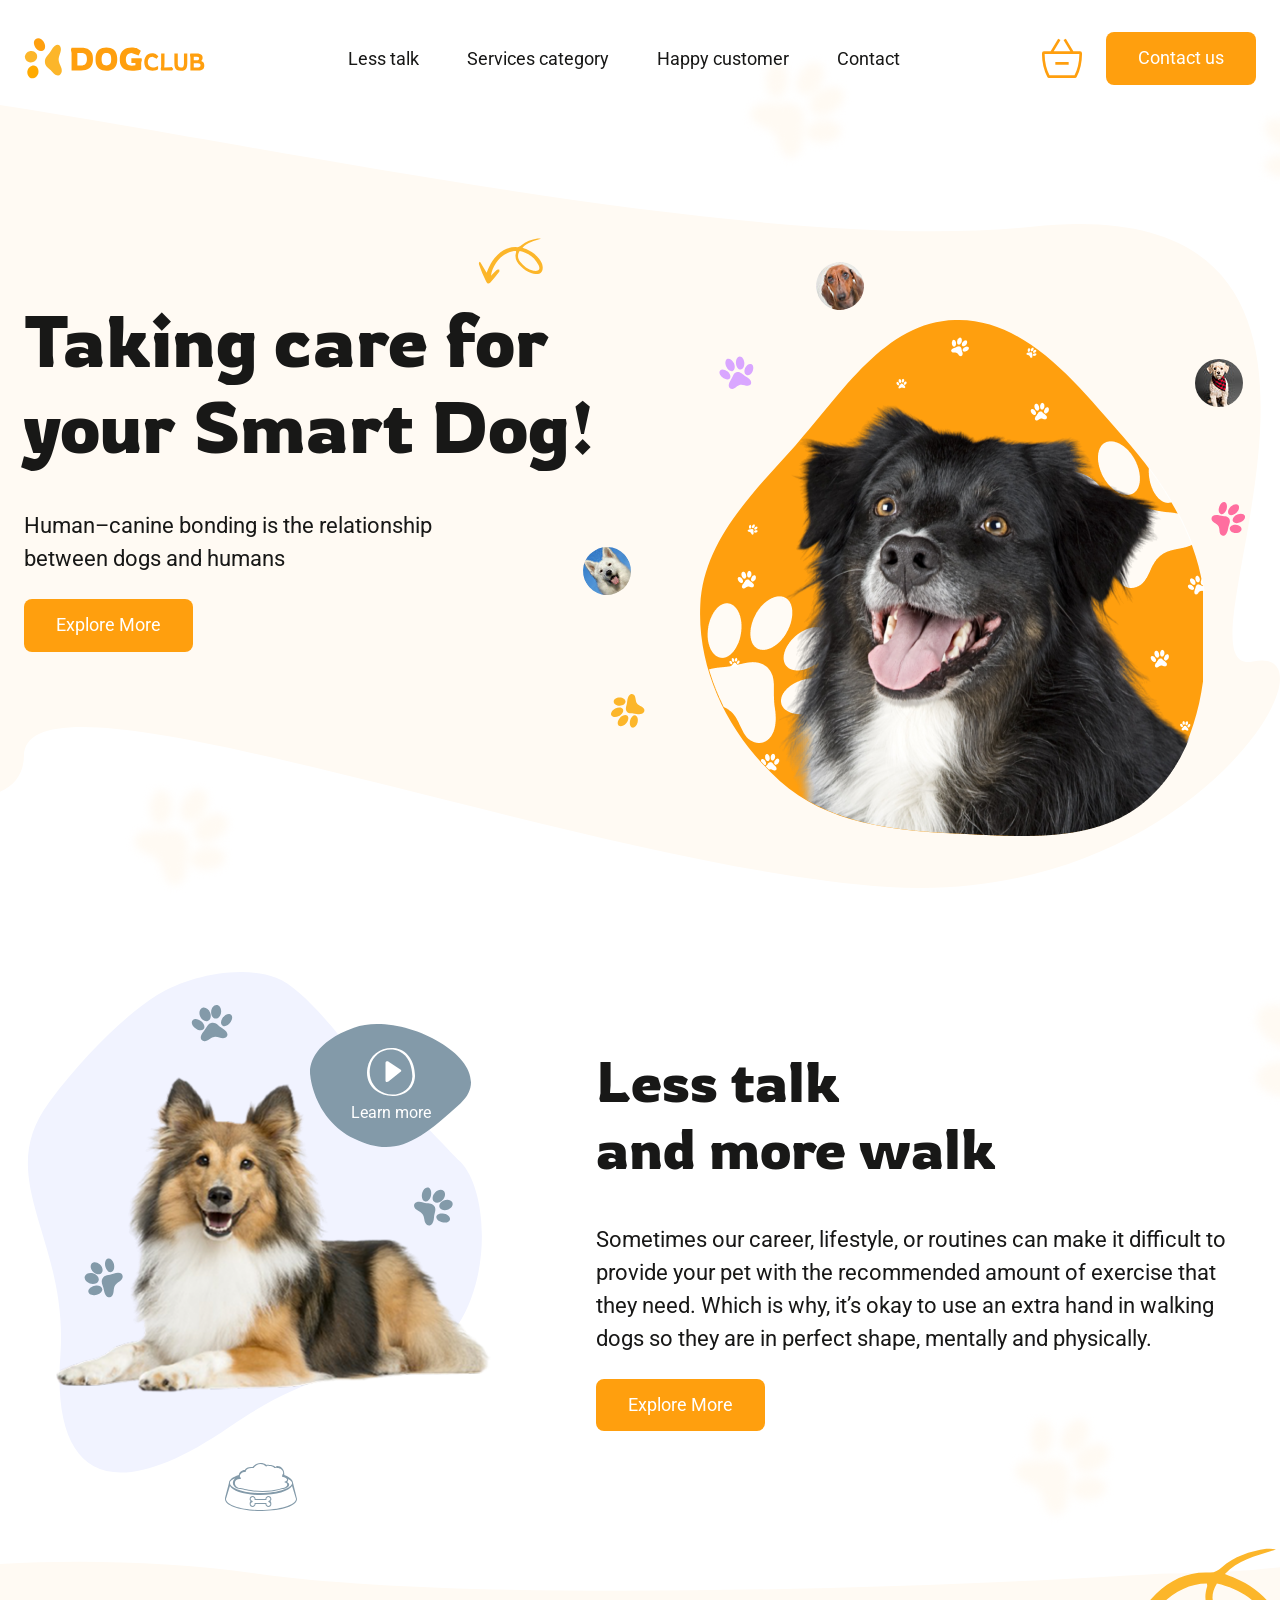
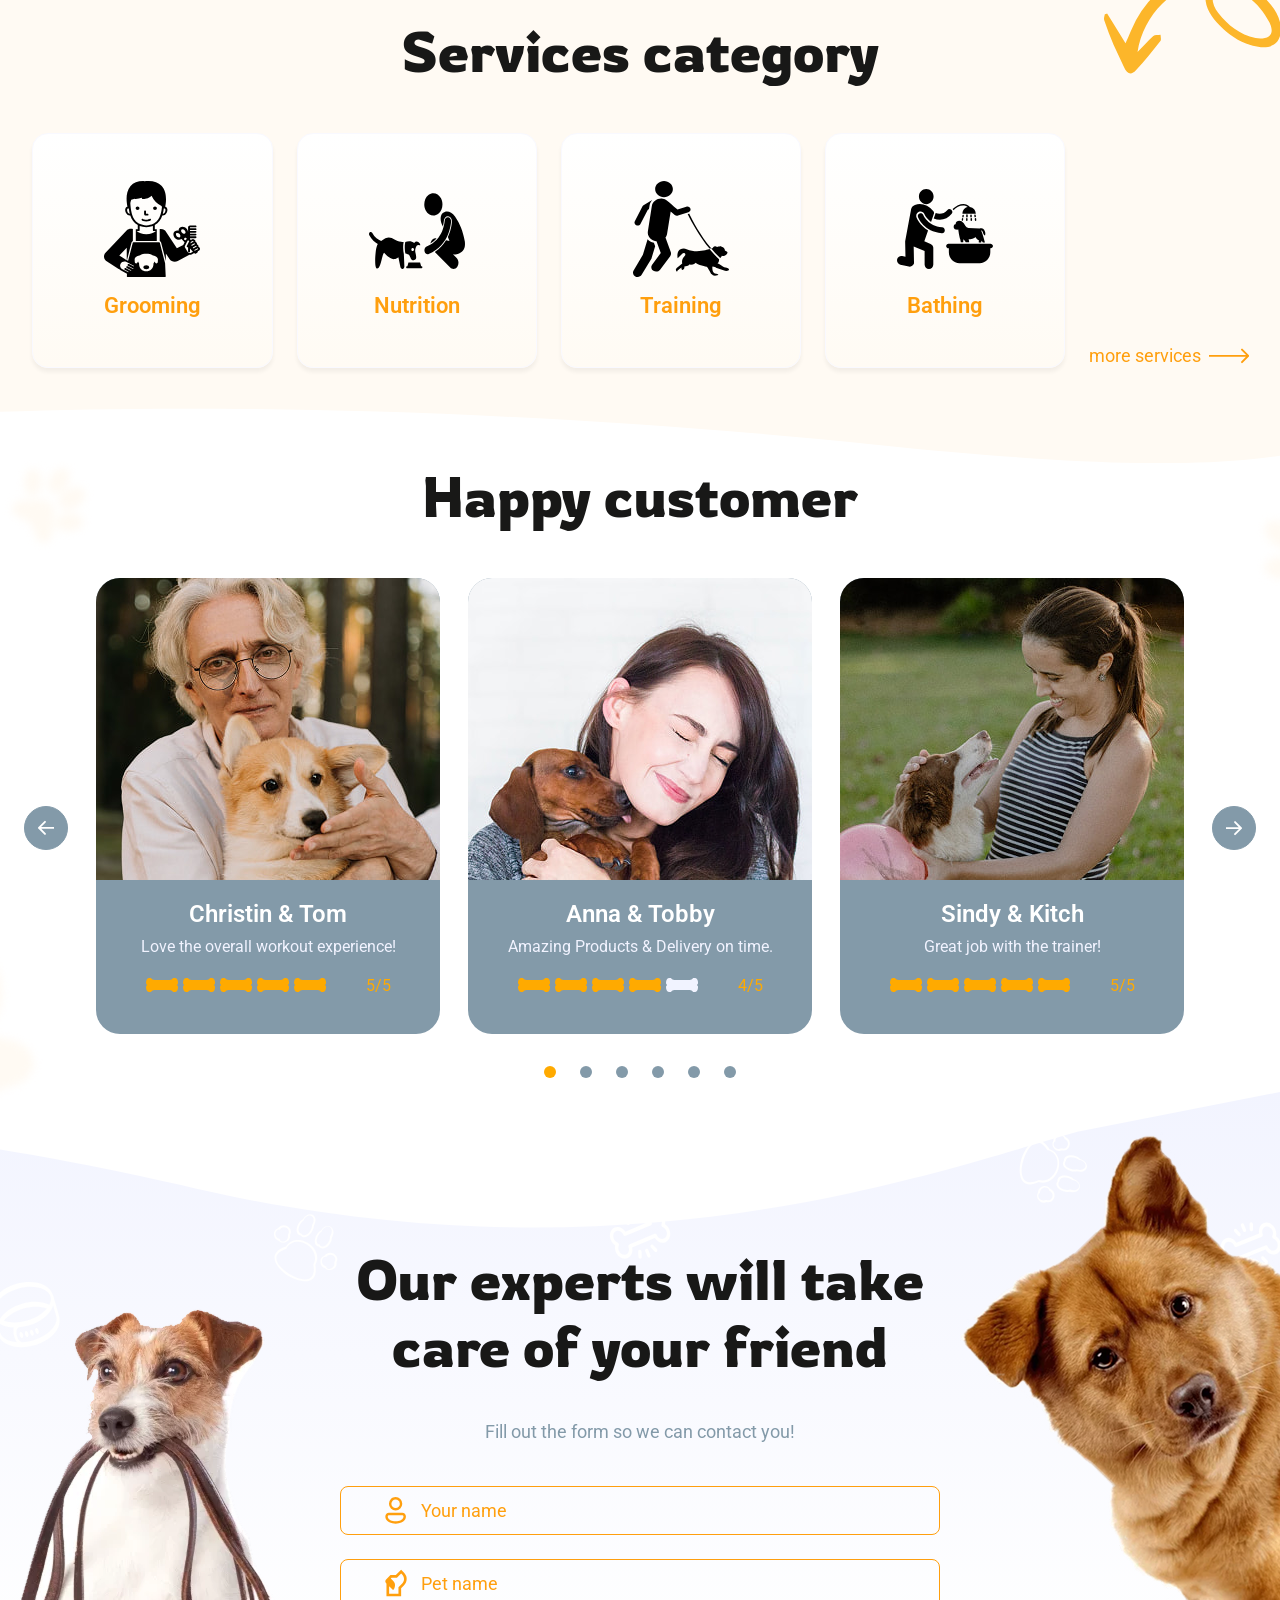
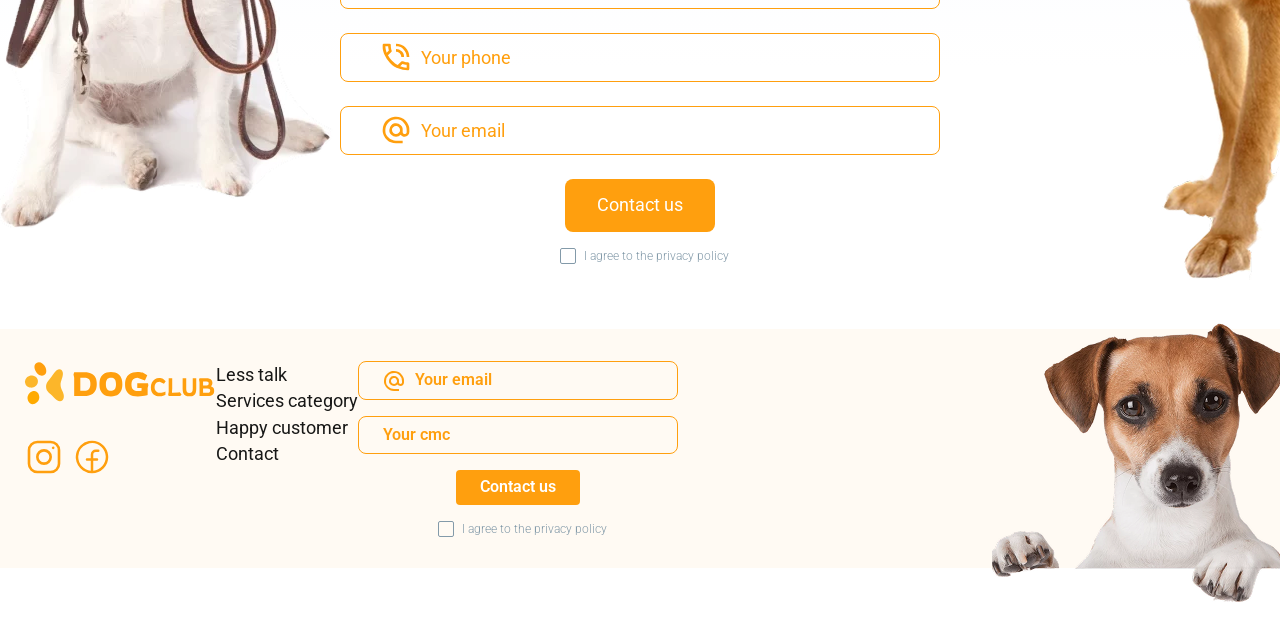
==== index.html @ 112ba1f3 "update styles and html" ====
<!doctype html>
<html lang="en">
  <head>
    <meta charset="UTF-8" />
    <meta name="viewport" content="width=device-width, initial-scale=1.0" />
    <title>Dog Club</title>
    <link
      rel="stylesheet"
      href="https://cdnjs.cloudflare.com/ajax/libs/modern-normalize/3.0.1/modern-normalize.min.css"
      integrity="sha512-q6WgHqiHlKyOqslT/lgBgodhd03Wp4BEqKeW6nNtlOY4quzyG3VoQKFrieaCeSnuVseNKRGpGeDU3qPmabCANg=="
      crossorigin="anonymous"
      referrerpolicy="no-referrer"
    />
    <link rel="stylesheet" href="./css/main.min.css" />
    <link
      rel="stylesheet"
      href="https://cdn.jsdelivr.net/npm/swiper@11/swiper-bundle.min.css"
    />
  </head>
  <body>
    <header class="header">
      <div class="container">
        <div class="header__container">
          <nav class="header__nav">
            <a class="header__logo link" href="/">
              <img src="./images/logo.svg" alt="Dog Club logo" />
            </a>
            <ul class="header__menu">
              <li>
                <a class="header__menu-link link" href="#activity-section"
                  >Less talk</a
                >
              </li>
              <li>
                <a class="header__menu-link link" href="#services-section"
                  >Services category</a
                >
              </li>
              <li>
                <a class="header__menu-link link" href="#customers-section"
                  >Happy customer</a
                >
              </li>
              <li>
                <a class="header__menu-link link" href="#contacts-section"
                  >Contact</a
                >
              </li>
            </ul>
          </nav>
          <div class="header__actions">
            <a class="header__cart" href="#">
              <svg class="header__cart-icon" width="40" height="40">
                <use href="./images/icons.svg#icon-basket"></use>
              </svg>
            </a>
            <button class="header__button btn" type="button">Contact us</button>
          </div>
        </div>
      </div>
    </header>
    <main>
      <section class="hero-section">
        <div class="container hero-section__container">
          <div class="hero-section__content">
            <h1 class="hero-section__title">Taking care for your Smart Dog!</h1>
            <p class="hero-section__text text">
              Human–canine bonding is the relationship between dogs and humans
            </p>
            <button class="hero-section__button btn" type="button">
              Explore More
            </button>
          </div>
          <div class="hero-section__image">
            <svg class="icon black-dog-bg" width="506" height="516">
              <use href="./images/icons.svg#icon-black-dog-bg"></use>
            </svg>
            <img
              class="icon black-dog"
              src="./images/hero/hero-black-dog.png"
              alt=""
            />
            <img
              class="icon small-dog-1"
              src="./images/hero/hero-dog-1.jpg"
              alt=""
            />
            <img
              class="icon small-dog-2"
              src="./images/hero/hero-dog-2.jpg"
              alt=""
            />
            <img
              class="icon small-dog-3"
              src="./images/hero/hero-dog-3.jpg"
              alt=""
            />
            <svg class="icon paw--purple" width="42" height="42">
              <use href="./images/icons.svg#icon-hero-paw"></use>
            </svg>
            <svg class="icon paw--orange" width="42" height="42">
              <use href="./images/icons.svg#icon-hero-paw"></use>
            </svg>
            <svg class="icon paw--pink" width="42" height="42">
              <use href="./images/icons.svg#icon-hero-paw"></use>
            </svg>
          </div>
          <div class="hero-section__decor">
            <svg class="paw paw-1" width="125" height="125">
              <use href="./images/icons.svg#icon-bg-paw"></use>
            </svg>
            <svg class="paw paw-2" width="125" height="125">
              <use href="./images/icons.svg#icon-bg-paw"></use>
            </svg>
            <svg class="paw paw-3" width="125" height="125">
              <use href="./images/icons.svg#icon-bg-paw"></use>
            </svg>
            <svg class="icon-arrow--small" width="70" height="52">
              <use href="./images/icons.svg#icon-arrow"></use>
            </svg>
          </div>
        </div>
      </section>
      <section class="activity-section" id="activity-section">
        <div class="container activity-section__container">
          <div class="activity-section__image">
            <svg class="icon icon-light-dog-bg" width="540" height="501">
              <use href="./images/icons.svg#icon-light-dog-bg"></use>
            </svg>
            <svg class="icon paw--grey-1" width="56" height="56">
              <use href="./images/icons.svg#icon-light-dog-paw"></use>
            </svg>
            <svg class="icon paw--grey-2" width="56" height="56">
              <use href="./images/icons.svg#icon-light-dog-paw"></use>
            </svg>
            <svg class="icon paw--grey-3" width="56" height="56">
              <use href="./images/icons.svg#icon-light-dog-paw"></use>
            </svg>
            <button class="btn-learn">
              <svg class="icon-play-video" width="48" height="48">
                <use href="./images/icons.svg#icon-play-video"></use>
              </svg>
              <span class="btn-learn__text">Learn more</span>
            </button>
            <img
              class="icon activity-light-dog"
              src="./images/activity/activity-light-dog.png"
              alt=""
            />
          </div>
          <div class="activity-section__content">
            <h2 class="activity-section__title title">
              Less talk <br />
              and more walk
            </h2>
            <p class="activity-section__text text">
              Sometimes our career, lifestyle, or routines can make it difficult
              to provide your pet with the recommended amount of exercise that
              they need. Which is why, it’s okay to use an extra hand in walking
              dogs so they are in perfect shape, mentally and physically.
            </p>
            <button class="activity-section__button btn" type="button">
              Explore More
            </button>
          </div>
          <div class="activity-section__decor">
            <svg class="paw paw-4" width="125" height="125">
              <use href="./images/icons.svg#icon-bg-paw"></use>
            </svg>
            <svg class="paw paw-5" width="125" height="125">
              <use href="./images/icons.svg#icon-bg-paw"></use>
            </svg>
            <svg class="paw paw-6" width="196" height="196">
              <use href="./images/icons.svg#icon-bg-paw"></use>
            </svg>
            <svg class="icon icon-bowl" width="72" height="48">
              <use href="./images/icons.svg#icon-bowl"></use>
            </svg>
          </div>
        </div>
      </section>
      <section class="services-section" id="services-section">
        <div class="container services-section__container">
          <h2 class="services-section__title title">Services category</h2>
          <div class="services-section__content">
            <ul class="services-section__list">
              <li>
                <a class="service-card link" href="/">
                  <svg class="service-card__icon" width="96" height="96">
                    <use href="./images/icons.svg#icon-grooming"></use>
                  </svg>
                  <h3 class="service-card__title">Grooming</h3>
                </a>
              </li>
              <li>
                <a class="service-card link" href="nutrition.html">
                  <svg class="service-card__icon" width="96" height="96">
                    <use href="./images/icons.svg#icon-nutrition"></use>
                  </svg>
                  <h3 class="service-card__title">Nutrition</h3>
                </a>
              </li>
              <li>
                <a class="service-card link" href="/">
                  <svg class="service-card__icon" width="96" height="96">
                    <use href="./images/icons.svg#icon-training"></use>
                  </svg>
                  <h3 class="service-card__title">Training</h3>
                </a>
              </li>
              <li>
                <a class="service-card link" href="/">
                  <svg class="service-card__icon" width="96" height="96">
                    <use href="./images/icons.svg#icon-bathing"></use>
                  </svg>
                  <h3 class="service-card__title">Bathing</h3>
                </a>
              </li>
            </ul>
            <div class="services-section__more-services">
              <a class="services-section__more-link link" href="/"
                >more services</a
              >
              <svg class="icon-more-services-arrow" width="40" height="20">
                <use href="./images/icons.svg#icon-more-services-arrow"></use>
              </svg>
            </div>
          </div>
          <svg class="icon-arrow--big" width="192" height="144">
            <use href="./images/icons.svg#icon-arrow"></use>
          </svg>
        </div>
      </section>
      <section class="customers-section" id="customers-section">
        <div class="container customers-section__container">
          <h2 class="customers-section__title title">Happy customer</h2>
          <div class="customers-section__slider">
            <button class="carousel-btn prev" type="button">
              <svg class="carousel-arrow" width="16" height="16">
                <use href="./images/icons.svg#icon-slider-arrow"></use>
              </svg>
            </button>
            <div class="customers-section__content swiper-container">
              <ul class="customers-section__list swiper-wrapper">
                <li class="swiper-slide">
                  <div class="customer-card">
                    <img
                      class="customer-card__image"
                      src="./images/customers/christin-customer.jpg"
                      alt=""
                    />
                    <div class="customer-card__content">
                      <h3 class="customer-card__title">Christin & Tom</h3>
                      <p class="customer-card__review">
                        Love the overall workout experience!
                      </p>
                      <div class="customer-card__rating">
                        <div class="customer-card__rating-icons">
                          <svg class="icon-bone--orange" width="32" height="14">
                            <use href="./images/icons.svg#icon-bone"></use>
                          </svg>
                          <svg class="icon-bone--orange" width="32" height="14">
                            <use href="./images/icons.svg#icon-bone"></use>
                          </svg>
                          <svg class="icon-bone--orange" width="32" height="14">
                            <use href="./images/icons.svg#icon-bone"></use>
                          </svg>
                          <svg class="icon-bone--orange" width="32" height="14">
                            <use href="./images/icons.svg#icon-bone"></use>
                          </svg>
                          <svg class="icon-bone--orange" width="32" height="14">
                            <use href="./images/icons.svg#icon-bone"></use>
                          </svg>
                        </div>
                        <span class="customer-card__rating-numbers">5/5</span>
                      </div>
                    </div>
                  </div>
                </li>
                <li class="swiper-slide">
                  <div class="customer-card">
                    <img
                      class="customer-card__image"
                      src="./images/customers/anna-customer.jpg"
                      alt=""
                    />
                    <div class="customer-card__content">
                      <h3 class="customer-card__title">Anna & Tobby</h3>
                      <p class="customer-card__review">
                        Amazing Products & Delivery on time.
                      </p>
                      <div class="customer-card__rating">
                        <div class="customer-card__rating-icons">
                          <svg class="icon-bone--orange" width="32" height="14">
                            <use href="./images/icons.svg#icon-bone"></use>
                          </svg>
                          <svg class="icon-bone--orange" width="32" height="14">
                            <use href="./images/icons.svg#icon-bone"></use>
                          </svg>
                          <svg class="icon-bone--orange" width="32" height="14">
                            <use href="./images/icons.svg#icon-bone"></use>
                          </svg>
                          <svg class="icon-bone--orange" width="32" height="14">
                            <use href="./images/icons.svg#icon-bone"></use>
                          </svg>
                          <svg class="icon-bone--white" width="32" height="14">
                            <use href="./images/icons.svg#icon-bone"></use>
                          </svg>
                        </div>
                        <div class="customer-card__rating-numbers">
                          <span>4/5</span>
                        </div>
                      </div>
                    </div>
                  </div>
                </li>
                <li class="swiper-slide">
                  <div class="customer-card">
                    <img
                      class="customer-card__image"
                      src="./images/customers/sindy-customer.jpg"
                      alt=""
                    />
                    <div class="customer-card__content">
                      <h3 class="customer-card__title">Sindy & Kitch</h3>
                      <p class="customer-card__review">
                        Great job with the trainer!
                      </p>
                      <div class="customer-card__rating">
                        <div class="customer-card__rating-icons">
                          <svg class="icon-bone--orange" width="32" height="14">
                            <use href="./images/icons.svg#icon-bone"></use>
                          </svg>
                          <svg class="icon-bone--orange" width="32" height="14">
                            <use href="./images/icons.svg#icon-bone"></use>
                          </svg>
                          <svg class="icon-bone--orange" width="32" height="14">
                            <use href="./images/icons.svg#icon-bone"></use>
                          </svg>
                          <svg class="icon-bone--orange" width="32" height="14">
                            <use href="./images/icons.svg#icon-bone"></use>
                          </svg>
                          <svg class="icon-bone--orange" width="32" height="14">
                            <use href="./images/icons.svg#icon-bone"></use>
                          </svg>
                        </div>
                        <div class="customer-card__rating-numbers">
                          <span>5/5</span>
                        </div>
                      </div>
                    </div>
                  </div>
                </li>
                <li class="swiper-slide">
                  <div class="customer-card">
                    <img
                      class="customer-card__image"
                      src="./images/customers/christin-customer.jpg"
                      alt=""
                    />
                    <div class="customer-card__content">
                      <h3 class="customer-card__title">Christin & Tom</h3>
                      <p class="customer-card__review">
                        Love the overall workout experience!
                      </p>
                      <div class="customer-card__rating">
                        <div class="customer-card__rating-icons">
                          <svg class="icon-bone--orange" width="32" height="14">
                            <use href="./images/icons.svg#icon-bone"></use>
                          </svg>
                          <svg class="icon-bone--orange" width="32" height="14">
                            <use href="./images/icons.svg#icon-bone"></use>
                          </svg>
                          <svg class="icon-bone--orange" width="32" height="14">
                            <use href="./images/icons.svg#icon-bone"></use>
                          </svg>
                          <svg class="icon-bone--orange" width="32" height="14">
                            <use href="./images/icons.svg#icon-bone"></use>
                          </svg>
                          <svg class="icon-bone--orange" width="32" height="14">
                            <use href="./images/icons.svg#icon-bone"></use>
                          </svg>
                        </div>
                        <span class="customer-card__rating-numbers">5/5</span>
                      </div>
                    </div>
                  </div>
                </li>
                <li class="swiper-slide">
                  <div class="customer-card">
                    <img
                      class="customer-card__image"
                      src="./images/customers/anna-customer.jpg"
                      alt=""
                    />
                    <div class="customer-card__content">
                      <h3 class="customer-card__title">Anna & Tobby</h3>
                      <p class="customer-card__review">
                        Amazing Products & Delivery on time.
                      </p>
                      <div class="customer-card__rating">
                        <div class="customer-card__rating-icons">
                          <svg class="icon-bone--orange" width="32" height="14">
                            <use href="./images/icons.svg#icon-bone"></use>
                          </svg>
                          <svg class="icon-bone--orange" width="32" height="14">
                            <use href="./images/icons.svg#icon-bone"></use>
                          </svg>
                          <svg class="icon-bone--orange" width="32" height="14">
                            <use href="./images/icons.svg#icon-bone"></use>
                          </svg>
                          <svg class="icon-bone--orange" width="32" height="14">
                            <use href="./images/icons.svg#icon-bone"></use>
                          </svg>
                          <svg class="icon-bone--white" width="32" height="14">
                            <use href="./images/icons.svg#icon-bone"></use>
                          </svg>
                        </div>
                        <div class="customer-card__rating-numbers">
                          <span>4/5</span>
                        </div>
                      </div>
                    </div>
                  </div>
                </li>
                <li class="swiper-slide">
                  <div class="customer-card">
                    <img
                      class="customer-card__image"
                      src="./images/customers/sindy-customer.jpg"
                      alt=""
                    />
                    <div class="customer-card__content">
                      <h3 class="customer-card__title">Sindy & Kitch</h3>
                      <p class="customer-card__review">
                        Great job with the trainer!
                      </p>
                      <div class="customer-card__rating">
                        <div class="customer-card__rating-icons">
                          <svg class="icon-bone--orange" width="32" height="14">
                            <use href="./images/icons.svg#icon-bone"></use>
                          </svg>
                          <svg class="icon-bone--orange" width="32" height="14">
                            <use href="./images/icons.svg#icon-bone"></use>
                          </svg>
                          <svg class="icon-bone--orange" width="32" height="14">
                            <use href="./images/icons.svg#icon-bone"></use>
                          </svg>
                          <svg class="icon-bone--orange" width="32" height="14">
                            <use href="./images/icons.svg#icon-bone"></use>
                          </svg>
                          <svg class="icon-bone--orange" width="32" height="14">
                            <use href="./images/icons.svg#icon-bone"></use>
                          </svg>
                        </div>
                        <div class="customer-card__rating-numbers">
                          <span>5/5</span>
                        </div>
                      </div>
                    </div>
                  </div>
                </li>
              </ul>
              <div class="pagination">
                <span class="pagination__button"></span>
                <span class="pagination__button"></span>
                <span class="pagination__button"></span>
                <span class="pagination__button"></span>
              </div>
            </div>
            <button class="carousel-btn next" type="button">
              <svg class="carousel-arrow" width="16" height="16">
                <use href="./images/icons.svg#icon-slider-arrow"></use>
              </svg>
            </button>
          </div>

          <div class="customers-section__decor">
            <svg class="paw paw-7" width="98" height="98">
              <use href="./images/icons.svg#icon-bg-paw"></use>
            </svg>
            <svg class="paw paw-8" width="125" height="125">
              <use href="./images/icons.svg#icon-bg-paw"></use>
            </svg>
            <svg class="paw paw-9" width="270" height="270">
              <use href="./images/icons.svg#icon-bg-paw"></use>
            </svg>
          </div>
        </div>
      </section>
      <section class="contacts-section" id="contacts-section">
        <div class="container contacts-section__container">
          <h2 class="contacts-section__title title">
            Our experts will take care of your friend
          </h2>
          <p class="contacts-section__text">
            Fill out the form so we can contact you!
          </p>
          <form class="contacts-section__form">
            <div class="contacts-input">
              <svg class="contacts-input__icon" width="32" height="32">
                <use href="./images/icons.svg#icon-form-name"></use>
              </svg>
              <input
                class="contacts-input__control"
                type="text"
                name="user-name"
                id="user-name"
                placeholder="Your name"
                required
              />
              <label
                class="contacts-input__label visually-hidden"
                for="user-name"
                >Your name</label
              >
            </div>
            <div class="contacts-input">
              <svg class="contacts-input__icon" width="32" height="32">
                <use href="./images/icons.svg#icon-form-pet-name"></use>
              </svg>
              <input
                class="contacts-input__control"
                type="text"
                name="pet-name"
                id="pet-name"
                placeholder="Pet name"
                required
              />
              <label
                class="contacts-input__label visually-hidden"
                for="pet-name"
                >Pet name</label
              >
            </div>
            <div class="contacts-input">
              <svg class="contacts-input__icon" width="32" height="32">
                <use href="./images/icons.svg#icon-form-phone"></use>
              </svg>
              <input
                class="contacts-input__control"
                type="tel"
                name="user-phone"
                id="user-phone"
                placeholder="Your phone"
                required
                pattern="\+\d{12}"
              />
              <label
                class="contacts-input__label visually-hidden"
                for="user-phone"
                >Your phone</label
              >
            </div>
            <div class="contacts-input">
              <svg class="contacts-input__icon" width="32" height="32">
                <use href="./images/icons.svg#icon-form-email"></use>
              </svg>
              <input
                class="contacts-input__control"
                type="email"
                name="user-email"
                id="user-email"
                placeholder="Your email"
                required
              />
              <label
                class="contacts-input__label visually-hidden"
                for="user-email"
                >Your email</label
              >
            </div>
            <button class="btn btn--submit" type="submit">Contact us</button>
            <div class="form-terms">
              <label
                class="form-terms__label form-terms__label-contacts"
                for="privacy-contacts"
              >
                <input
                  class="form-terms__control"
                  type="checkbox"
                  id="privacy-contacts"
                />
                <svg
                  class="form-terms__icon form-terms__icon--empty"
                  width="16"
                  height="16"
                >
                  <use href="./images/icons.svg#icon-checkbox"></use>
                </svg>
                <svg
                  class="form-terms__icon form-terms__icon--checked"
                  width="16"
                  height="16"
                >
                  <use href="./images/icons.svg#icon-checkbox-active"></use>
                </svg>
                <span>I agree to the privacy policy</span>
              </label>
            </div>
          </form>
          <div class="contacts-section__decor">
            <img
              class="icon contacts-light-dog"
              src="./images/contacts/contacts-light-dog.png"
              alt=""
            />
            <img
              class="icon contacts-red-dog"
              src="./images/contacts/contacts-red-dog.png"
              alt=""
            />
            <svg class="icon contacts-paw-1" width="80" height="80">
              <use href="./images/icons.svg#icon-contacts-paw"></use>
            </svg>
            <svg class="icon contacts-bone-1" width="80" height="68">
              <use href="./images/icons.svg#icon-contacts-bone"></use>
            </svg>
            <svg class="icon contacts-collar" width="80" height="80">
              <use href="./images/icons.svg#icon-contacts-collar"></use>
            </svg>
            <svg class="icon contacts-paw-2" width="80" height="80">
              <use href="./images/icons.svg#icon-contacts-paw"></use>
            </svg>
            <svg class="icon contacts-bone-2" width="80" height="68">
              <use href="./images/icons.svg#icon-contacts-bone"></use>
            </svg>
          </div>
        </div>
      </section>
    </main>
    <footer class="footer">
      <div class="container">
        <div class="footer__container">
          <div class="footer__branding">
            <a class="footer__logo link" href="/">
              <img
                class="footer__logo-icon"
                src="./images/logo.svg"
                alt="Dog Club logo"
              />
            </a>
            <ul class="footer-socials">
              <li>
                <a href="#">
                  <svg class="footer-socials__icon" width="40" height="40">
                    <use href="./images/icons.svg#icon-instagram"></use>
                  </svg>
                </a>
              </li>
              <li>
                <a href="#">
                  <svg class="footer-socials__icon" width="40" height="40">
                    <use href="./images/icons.svg#icon-facebook"></use>
                  </svg>
                </a>
              </li>
            </ul>
          </div>
          <nav class="footer__nav">
            <ul class="footer__menu">
              <li class="footer__menu-item">
                <a class="footer__menu-link link" href="#activity-section"
                  >Less talk</a
                >
              </li>
              <li class="footer__menu-item">
                <a class="footer__menu-link link" href="#services-section"
                  >Services category</a
                >
              </li>
              <li class="footer__menu-item">
                <a class="footer__menu-link link" href="#customers-section"
                  >Happy customer</a
                >
              </li>
              <li class="footer__menu-item">
                <a class="footer__menu-link link" href="#contacts-section"
                  >Contact</a
                >
              </li>
            </ul>
          </nav>
          <form class="footer__form">
            <div class="footer-input">
              <svg class="footer-input__icon" width="24" height="24">
                <use href="./images/icons.svg#icon-form-email"></use>
              </svg>
              <input
                class="footer-input__control footer-input__control-email"
                type="email"
                name="user-email"
                id="user-email"
                placeholder="Your email"
                required
              />
              <label
                class="footer-input__label visually-hidden"
                for="user-email"
                >Your email</label
              >
            </div>
            <div class="footer-input">
              <input
                class="footer-input__control footer-input__control-cmc"
                type="text"
                name="user-cmc"
                id="user-cmc"
                placeholder="Your cmc"
                required
              />
              <label class="footer-input__label visually-hidden" for="user-cmc"
                >Your cmc</label
              >
            </div>
            <button class="btn--small">Contact us</button>
            <div class="form-terms">
              <label class="form-terms__label" for="privacy-footer">
                <input
                  class="form-terms__control"
                  type="checkbox"
                  id="privacy-footer"
                />
                <svg
                  class="form-terms__icon form-terms__icon--empty"
                  width="16"
                  height="16"
                >
                  <use href="./images/icons.svg#icon-checkbox"></use>
                </svg>
                <svg
                  class="form-terms__icon form-terms__icon--checked"
                  width="16"
                  height="16"
                >
                  <use href="./images/icons.svg#icon-checkbox-active"></use>
                </svg>
                <span>I agree to the privacy policy</span>
              </label>
            </div>
          </form>
        </div>
      </div>
    </footer>
    <script src="https://cdn.jsdelivr.net/npm/swiper@11/swiper-bundle.min.js"></script>
    <script src="./js/customers-slider.js"></script>
  </body>
</html>
---- css/main.min.css ----
@font-face{font-display:swap;font-family:"Roboto";font-weight:300;src:url("../fonts/roboto-v51-latin-300.woff2") format("woff2")}@font-face{font-display:swap;font-family:"Roboto";font-weight:400;src:url("../fonts/roboto-v51-latin-regular.woff2") format("woff2")}@font-face{font-display:swap;font-family:"Roboto";font-weight:600;src:url("../fonts/roboto-v51-latin-600.woff2") format("woff2")}@font-face{font-display:swap;font-family:"Rowdies";font-weight:400;src:url("../fonts/rowdies-v19-latin-regular.woff2") format("woff2")}*,*::after,*::before{-webkit-box-sizing:border-box;box-sizing:border-box}html{scroll-behavior:smooth;overflow-x:clip}body{margin:0;font-family:var(--main-font);color:var(--primary-dark-cl);overflow-x:clip;background-color:var(--primary-white-cl);font-size:22px;line-height:1.2;font-weight:400}h1,h2,h3,h4,h5,h6,p{margin:0}a{display:inline-block}img{display:block;max-width:100%;height:auto;-o-object-fit:cover;object-fit:cover}address{font-style:normal}ul{margin:0;padding:0;list-style-type:none}:root{--main-font: 'Roboto', sans-serif;--secondary-font: 'Rowdies', sans-serif;--primary-white-cl: #ffffff;--primary-accent-cl: #ff9f0e;--primary-dark-cl: #181817;--secondary-accent-cl: #ffaa00;--secondary-grey-cl: #839aa9;--secondary-light-cl: #f9f9ff;--secondary-light-blue-cl: #f1f3ff}.visually-hidden{position:absolute;left:-10000px;top:auto;width:1px;height:1px;overflow:hidden}.link{color:var(--primary-dark-cl);text-decoration:none}.form-terms__label{color:var(--secondary-grey-cl);font-size:12px;font-weight:300;cursor:pointer;-webkit-user-select:none;-moz-user-select:none;-ms-user-select:none;user-select:none;display:-webkit-box;display:-ms-flexbox;display:flex;gap:8px;-webkit-box-align:center;-ms-flex-align:center;align-items:center;width:-webkit-fit-content;width:-moz-fit-content;width:fit-content}.form-terms__label-contacts{margin:0 auto}.form-terms{margin-top:16px}.form-terms__control{-moz-appearance:none;appearance:none;-webkit-appearance:none;width:0;height:0;opacity:0;cursor:pointer}.form-terms__icon{cursor:pointer;-ms-flex-negative:0;flex-shrink:0}.form-terms__icon--empty{display:block}.form-terms__icon--checked{display:none}.form-terms__control:checked~.form-terms__icon--empty{display:none}.form-terms__control:checked~.form-terms__icon--checked{display:block}.contacts-input__control{color:var(--primary-accent-cl);font-size:18px;line-height:1.3;letter-spacing:5%;padding:12px 40px 12px 80px;width:100%;background:rgba(0,0,0,0);border:1px solid var(--primary-accent-cl);border-radius:8px}.contacts-input__control::-webkit-input-placeholder{color:var(--primary-accent-cl)}.contacts-input__control::-moz-placeholder{color:var(--primary-accent-cl)}.contacts-input__control:-ms-input-placeholder{color:var(--primary-accent-cl)}.contacts-input__control::-ms-input-placeholder{color:var(--primary-accent-cl)}.contacts-input__control::placeholder{color:var(--primary-accent-cl)}.footer-input__control{color:var(--primary-accent-cl);font-weight:700;font-size:16px;line-height:1.3;padding:10px 24px 10px 56px;background:rgba(0,0,0,0);width:320px;border:1px solid var(--primary-accent-cl);border-radius:8px}.footer-input__control-email{padding:8px 24px 8px 56px}.footer-input__control-cmc{padding:8px 24px}.footer-input__control::-webkit-input-placeholder{color:var(--primary-accent-cl)}.footer-input__control::-moz-placeholder{color:var(--primary-accent-cl)}.footer-input__control:-ms-input-placeholder{color:var(--primary-accent-cl)}.footer-input__control::-ms-input-placeholder{color:var(--primary-accent-cl)}.footer-input__control::placeholder{color:var(--primary-accent-cl)}.footer-input{position:relative;margin-bottom:16px}.footer-input__icon{position:absolute;top:8px;left:24px}.contacts-input{position:relative;margin-bottom:24px}.contacts-input__icon{position:absolute;top:8px;left:40px}.contacts-input__label{top:8px;left:80px}.btn{padding:16px 32px;font-size:18px;color:var(--primary-white-cl);background:var(--primary-accent-cl);border-radius:8px;border:none}.btn--small{padding:8px 24px;font-size:16px;font-weight:700;color:var(--primary-white-cl);background:var(--primary-accent-cl);border-radius:4px;border:none}.btn-learn{background:url("../../images/activity/learn-more-bg.svg") no-repeat center/cover;width:161px;height:123px;border:none;cursor:pointer;position:absolute;top:-24px;left:310px;display:-webkit-box;display:-ms-flexbox;display:flex;-webkit-box-orient:vertical;-webkit-box-direction:normal;-ms-flex-direction:column;flex-direction:column;-webkit-box-pack:center;-ms-flex-pack:center;justify-content:center;-webkit-box-align:center;-ms-flex-align:center;align-items:center;gap:8px}.pagination{display:-webkit-box;display:-ms-flexbox;display:flex;-webkit-box-align:center;-ms-flex-align:center;align-items:center;-webkit-box-pack:center;-ms-flex-pack:center;justify-content:center;gap:24px}.pagination__button{width:12px;height:12px;background-color:var(--secondary-grey-cl);border-radius:50%}.pagination__button--active{background-color:var(--secondary-accent-cl)}.carousel-btn{display:none;-webkit-box-align:center;-ms-flex-align:center;align-items:center;-webkit-box-pack:center;-ms-flex-pack:center;justify-content:center;-ms-flex-negative:0;flex-shrink:0;padding:0;width:44px;height:44px;background-color:var(--secondary-grey-cl);border-radius:50%;border:1px solid var(--secondary-grey-cl);cursor:pointer}@media screen and (min-width: 768px){.carousel-btn{display:-webkit-box;display:-ms-flexbox;display:flex}}.carousel-btn.next{-webkit-transform:rotate(180deg);transform:rotate(180deg)}.service-card__title{color:var(--primary-accent-cl);font-size:22px;font-weight:600}.service-card{display:-webkit-box;display:-ms-flexbox;display:flex;-webkit-box-orient:vertical;-webkit-box-direction:normal;-ms-flex-direction:column;flex-direction:column;-webkit-box-align:center;-ms-flex-align:center;align-items:center;-webkit-box-pack:center;-ms-flex-pack:center;justify-content:center;padding:47px 71px;background:-webkit-gradient(linear, left top, left bottom, from(#ffffff), to(#fffbf4));background:linear-gradient(180deg, #ffffff 0%, #fffbf4 100%);border:1px solid #f9f9ff;-webkit-box-shadow:0px 4px 4px rgba(24,24,23,.05);box-shadow:0px 4px 4px rgba(24,24,23,.05);border-radius:16px;text-decoration:none}.service-card__icon{margin-bottom:16px}.customer-card__title{color:var(--primary-white-cl);font-size:24px;font-weight:600;margin-bottom:8px}.customer-card__review{color:var(--secondary-light-blue-cl);font-size:16px;margin-bottom:16px}.customer-card{margin:0 auto;display:-webkit-box;display:-ms-flexbox;display:flex;-webkit-box-orient:vertical;-webkit-box-direction:normal;-ms-flex-direction:column;flex-direction:column;max-width:344px;height:456px;background:var(--secondary-grey-cl);border-radius:24px;overflow:hidden;-webkit-box-pack:end;-ms-flex-pack:end;justify-content:flex-end}.customer-card__image{width:100%;height:71.5%;-o-object-fit:cover;object-fit:cover;-o-object-position:top;object-position:top}.customer-card__content{padding:16px 0;height:28.5%;background:var(--secondary-grey-cl);padding:20px;display:-webkit-box;display:-ms-flexbox;display:flex;-webkit-box-orient:vertical;-webkit-box-direction:normal;-ms-flex-direction:column;flex-direction:column;margin-bottom:24px}.customer-card__rating{display:-webkit-box;display:-ms-flexbox;display:flex;-webkit-box-pack:center;-ms-flex-pack:center;justify-content:center;-webkit-box-align:center;-ms-flex-align:center;align-items:center;gap:40px}.customer-card__rating-numbers{font-size:16px;color:var(--secondary-accent-cl)}.icon-bone--orange{fill:var(--secondary-accent-cl)}.icon-bone--white{fill:var(--secondary-light-blue-cl)}.header{padding-top:32px}.header__container{display:-webkit-box;display:-ms-flexbox;display:flex;gap:40px}.header__nav{display:-webkit-box;display:-ms-flexbox;display:flex;-webkit-box-flex:1;-ms-flex-positive:1;flex-grow:1;gap:40px;-webkit-box-align:center;-ms-flex-align:center;align-items:center}.header__menu{display:-webkit-box;display:-ms-flexbox;display:flex;gap:48px;-webkit-box-flex:1;-ms-flex-positive:1;flex-grow:1;-webkit-box-pack:center;-ms-flex-pack:center;justify-content:center}.header__logo{-ms-flex-negative:0;flex-shrink:0;width:182px;height:43px}.header__actions{display:-webkit-box;display:-ms-flexbox;display:flex;-webkit-box-align:end;-ms-flex-align:end;align-items:flex-end;gap:24px}.header__menu-link{font-size:18px;line-height:1.3;letter-spacing:5%}.container{width:100%;max-width:1288px;margin:0 auto;padding:0 24px}.title{font-family:var(--secondary-font);font-size:56px;font-weight:400}.text{margin-bottom:24px}.hero-section__title{font-family:var(--secondary-font);font-size:72px;font-weight:400;letter-spacing:5%;max-width:635px;margin-bottom:40px}.hero-section__text{line-height:1.5;max-width:420px}.hero-section{padding-top:212px;padding-bottom:236px;background-image:url(/images/hero/hero-bg.svg);background-repeat:no-repeat;background-position:right center;background-size:cover}.hero-section__container{display:-webkit-box;display:-ms-flexbox;display:flex;position:relative;gap:20px}.paw{position:absolute;z-index:-1;-webkit-filter:blur(4px);filter:blur(4px)}.paw-1{top:-254px;left:735px}.paw-2{top:-214px;right:-90px;-webkit-transform:rotate(271deg);transform:rotate(271deg)}.paw-3{bottom:-243px;left:119px}.icon-arrow--small{position:absolute;top:-62px;left:476px}.black-dog-bg{top:23px;right:77px}.black-dog{top:23px;right:73px}.icon{position:absolute}.small-dog-1,.small-dog-2,.small-dog-3{border-radius:50%}.small-dog-1{top:250px;left:583px;-webkit-transform:rotate(328deg);transform:rotate(328deg)}.small-dog-2{top:-35px;right:416px;-webkit-transform:rotate(343deg);transform:rotate(343deg)}.small-dog-3{top:62px;right:37px}.paw--purple{fill:#d9a6ff;top:55px;right:523px;-webkit-transform:rotate(114deg);transform:rotate(114deg)}.paw--orange{fill:#fcb62a;bottom:-81px;left:607px}.paw--pink{fill:#ff6e9f;top:200px;right:31px;-webkit-transform:rotate(184deg);transform:rotate(184deg)}.activity-section__text{line-height:1.5}.activity-section{padding-top:160px;padding-bottom:119px}.activity-section__title{margin-bottom:40px}.activity-section__container{display:-webkit-box;display:-ms-flexbox;display:flex;gap:20px;position:relative}.activity-section__content{max-width:640px;margin-left:auto}.icon-light-dog-bg{z-index:-1;top:-76px;left:24px}.activity-light-dog{left:25px;width:470px}.paw--grey-1{top:-53px;left:186px}.paw--grey-2{bottom:126px;left:76px;-webkit-transform:rotate(309deg);transform:rotate(309deg)}.paw--grey-3{bottom:195px;left:407px;-webkit-transform:rotate(64deg);transform:rotate(64deg)}.btn-learn__text{font-size:16px;color:var(--primary-white-cl)}.paw-4{left:-120px;top:0}.icon-bowl{bottom:-80px;left:225px}.paw-5{right:155px;bottom:-94px}.paw-6{right:-142px;top:-99px;-webkit-transform:rotate(271deg);transform:rotate(271deg)}.services-section__more-link{color:var(--primary-accent-cl);font-size:18px;line-height:1.3;letter-spacing:5%}.services-section{padding:68px 0 95px;background-image:url(/images/services/services-bg.svg);background-repeat:no-repeat;background-position:center;background-size:cover;text-align:center}.services-section__title{margin-bottom:48px}.services-section__content{display:-webkit-box;display:-ms-flexbox;display:flex;-webkit-box-pack:center;-ms-flex-pack:center;justify-content:center;-webkit-box-align:end;-ms-flex-align:end;align-items:flex-end;gap:24px}.services-section__list{display:-webkit-box;display:-ms-flexbox;display:flex;gap:24px}.services-section__container{position:relative}.icon-arrow--big{position:absolute;top:-79px;right:-9px}.services-section__more-services{display:-webkit-box;display:-ms-flexbox;display:flex;-webkit-box-align:center;-ms-flex-align:center;align-items:center;gap:8px}.customers-section{text-align:center}.customers-section__container{position:relative}.customers-section__title{margin-bottom:48px}.paw-7{top:-10px;left:0}.paw-8{-webkit-transform:rotate(271deg);transform:rotate(271deg);top:22px;right:-90px}.paw-9{-webkit-transform:rotate(271deg);transform:rotate(271deg);bottom:-104px;left:-214px}.customers-section__slider{display:-webkit-box;display:-ms-flexbox;display:flex;-webkit-box-pack:center;-ms-flex-pack:center;justify-content:center;-webkit-box-align:center;-ms-flex-align:center;align-items:center;gap:24px}.customers-section__content{overflow:hidden}.customers-section__list{margin-bottom:32px}.footer__menu-link{font-size:18px;line-height:1.3;letter-spacing:5%}.footer-socials{display:-webkit-box;display:-ms-flexbox;display:flex;gap:8px;-webkit-box-align:center;-ms-flex-align:center;align-items:center}.footer{position:relative;padding:32px 0 31px;background-color:#fffaf3;margin-bottom:50px}.footer__logo-icon{width:192px}.footer__logo{margin-bottom:24px}.footer__container{display:-webkit-box;display:-ms-flexbox;display:flex}.footer__nav{display:-webkit-box;display:-ms-flexbox;display:flex;gap:16px}.footer__form{display:-webkit-box;display:-ms-flexbox;display:flex;-webkit-box-orient:vertical;-webkit-box-direction:normal;-ms-flex-direction:column;flex-direction:column;-webkit-box-align:center;-ms-flex-align:center;align-items:center}.footer::before{position:absolute;width:292px;height:305px;content:"";right:-4px;bottom:-47px;background-image:url(/images/footer/footer-light-dog.png)}.contacts-section__text{color:var(--secondary-grey-cl);font-size:18px;line-height:1.3;letter-spacing:5%;margin-bottom:42px}.contacts-section{position:relative;padding:168px 0 102px;text-align:center;background-image:url("/images/contacts/contacts-bg.svg");background-repeat:no-repeat;background-size:cover;background-position:center -36px}.contacts-section__form{margin:0 auto;max-width:600px;max-height:341px}.contacts-section__title{margin:0 auto 40px;max-width:600px}.contacts-light-dog{top:230px;left:-20px}.contacts-red-dog{z-index:2;top:50px;right:0}.contacts-paw-1{top:130px;left:266px}.contacts-paw-2{top:51px;right:187px;-webkit-transform:rotate(76deg);transform:rotate(76deg)}.contacts-bone-1{z-index:0;top:123px;left:600px}.contacts-bone-2{top:134px;right:-11px;-webkit-transform:rotate(76deg);transform:rotate(181deg);z-index:0}.contacts-collar{top:197px;left:0}/*# sourceMappingURL=main.min.css.map */
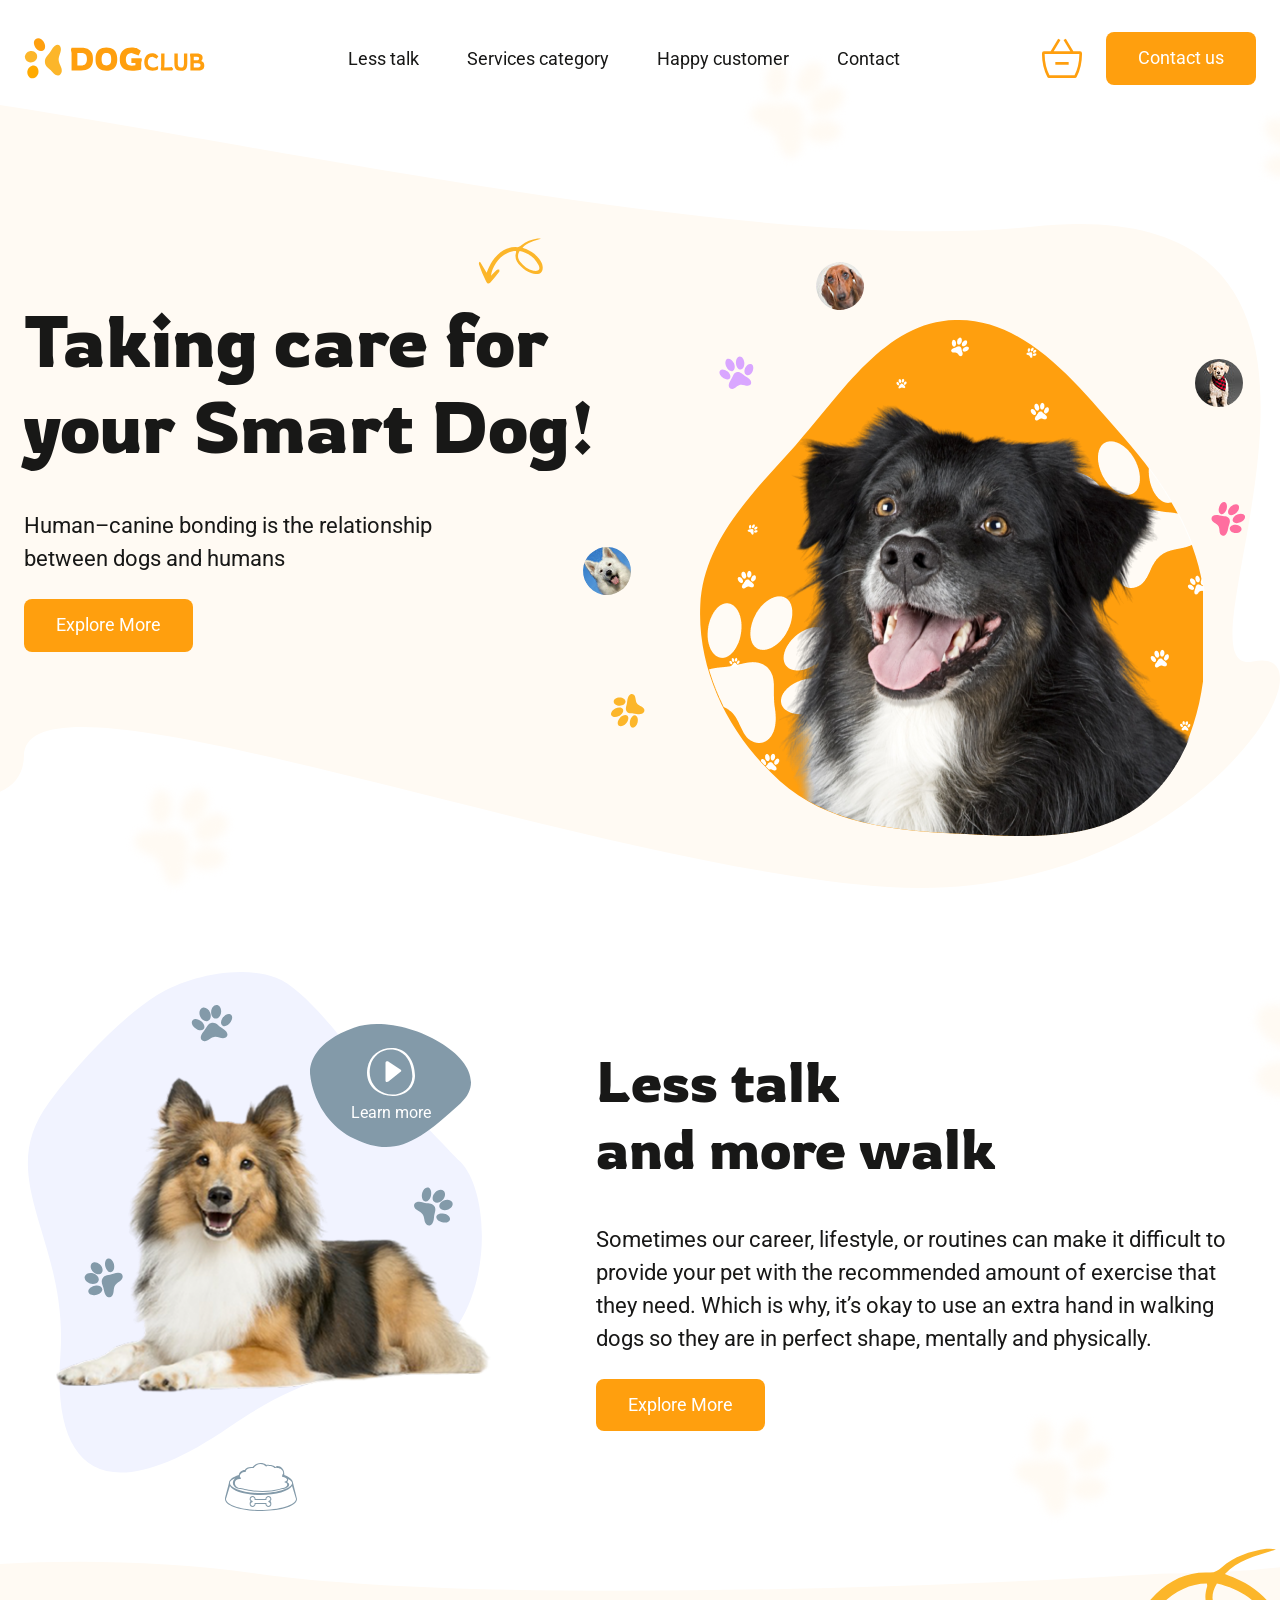
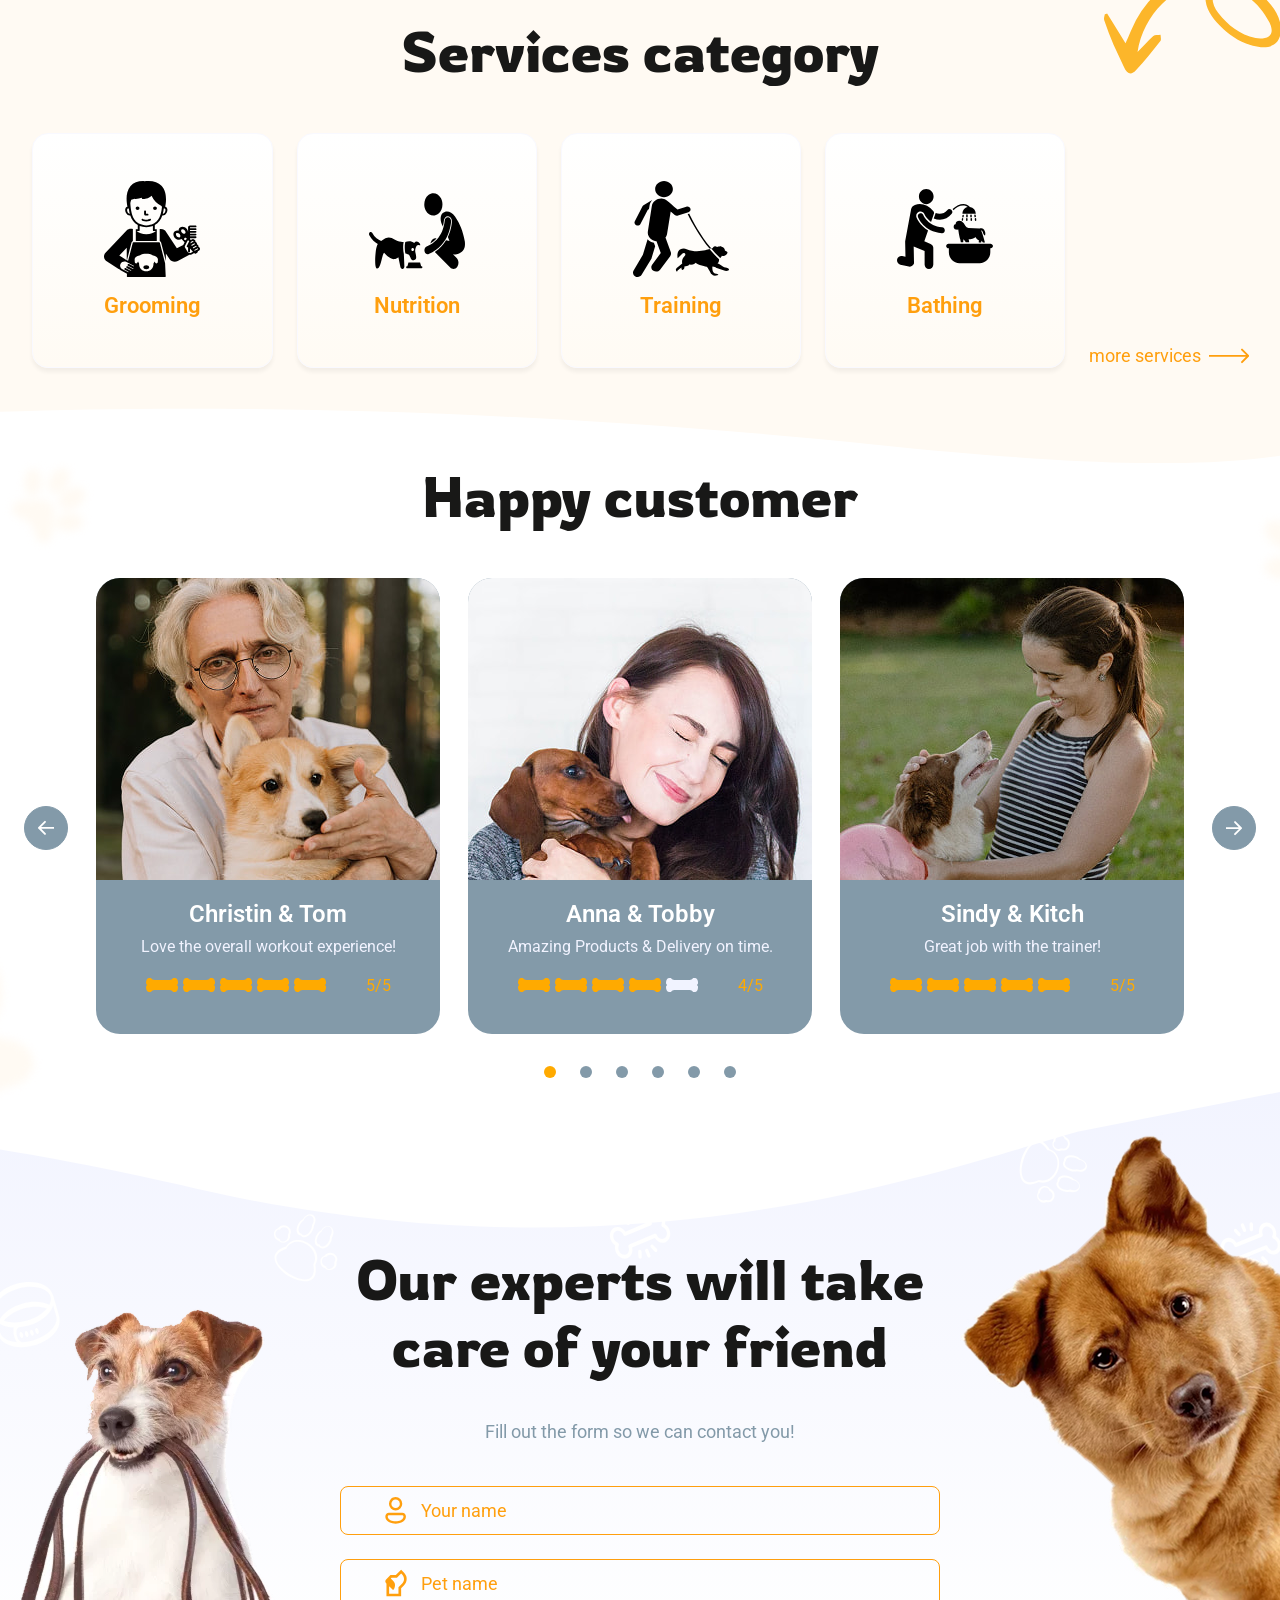
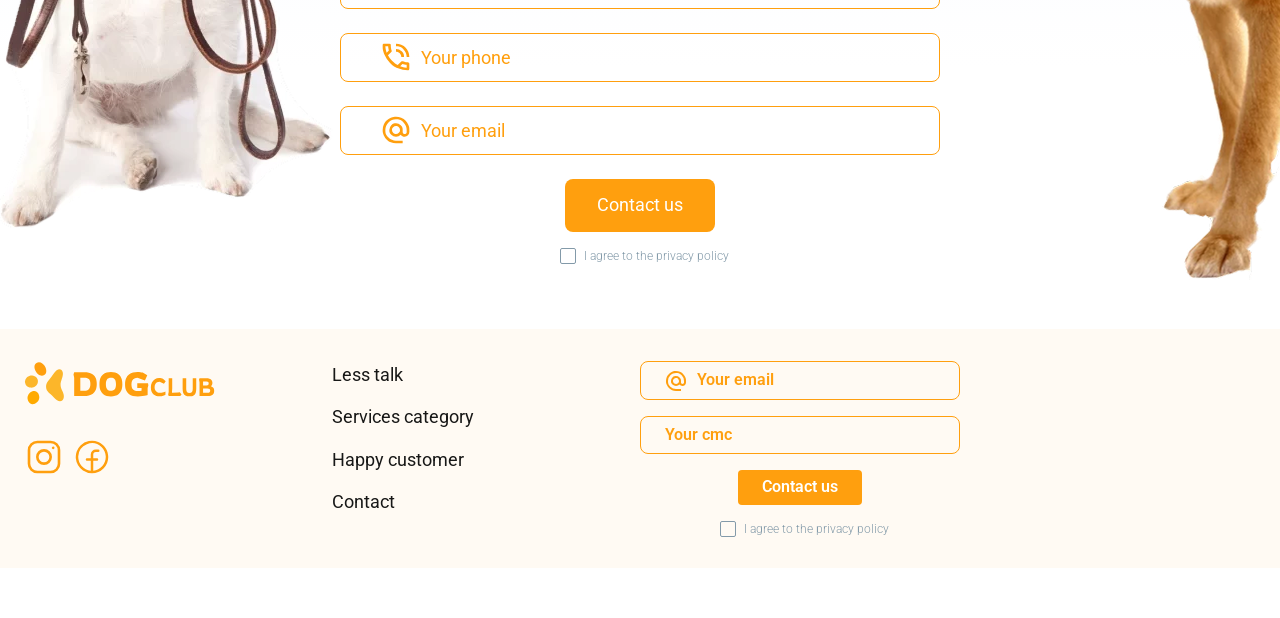
==== commit 6de0661b: "update footer" ====
--- a/index.html
+++ b/index.html
@@ -632,55 +632,57 @@
     <footer class="footer">
       <div class="container">
         <div class="footer__container">
-          <div class="footer__branding">
-            <a class="footer__logo link" href="/">
-              <img
-                class="footer__logo-icon"
-                src="./images/logo.svg"
-                alt="Dog Club logo"
-              />
-            </a>
-            <ul class="footer-socials">
-              <li>
-                <a href="#">
-                  <svg class="footer-socials__icon" width="40" height="40">
-                    <use href="./images/icons.svg#icon-instagram"></use>
-                  </svg>
-                </a>
-              </li>
-              <li>
-                <a href="#">
-                  <svg class="footer-socials__icon" width="40" height="40">
-                    <use href="./images/icons.svg#icon-facebook"></use>
-                  </svg>
-                </a>
-              </li>
-            </ul>
-          </div>
-          <nav class="footer__nav">
-            <ul class="footer__menu">
-              <li class="footer__menu-item">
-                <a class="footer__menu-link link" href="#activity-section"
-                  >Less talk</a
-                >
-              </li>
-              <li class="footer__menu-item">
-                <a class="footer__menu-link link" href="#services-section"
-                  >Services category</a
-                >
-              </li>
-              <li class="footer__menu-item">
-                <a class="footer__menu-link link" href="#customers-section"
-                  >Happy customer</a
-                >
-              </li>
-              <li class="footer__menu-item">
-                <a class="footer__menu-link link" href="#contacts-section"
-                  >Contact</a
-                >
-              </li>
-            </ul>
-          </nav>
+          <div class="footer__left">
+            <div class="footer__branding">
+              <a class="footer__logo link" href="/">
+                <img
+                  class="footer__logo-icon"
+                  src="./images/logo.svg"
+                  alt="Dog Club logo"
+                />
+              </a>
+              <ul class="footer-socials">
+                <li>
+                  <a href="#">
+                    <svg class="footer-socials__icon" width="40" height="40">
+                      <use href="./images/icons.svg#icon-instagram"></use>
+                    </svg>
+                  </a>
+                </li>
+                <li>
+                  <a href="#">
+                    <svg class="footer-socials__icon" width="40" height="40">
+                      <use href="./images/icons.svg#icon-facebook"></use>
+                    </svg>
+                  </a>
+                </li>
+              </ul>
+            </div>
+            <nav class="footer__nav">
+              <ul class="footer__menu">
+                <li class="footer__menu-item">
+                  <a class="footer__menu-link link" href="#activity-section"
+                    >Less talk</a
+                  >
+                </li>
+                <li class="footer__menu-item">
+                  <a class="footer__menu-link link" href="#services-section"
+                    >Services category</a
+                  >
+                </li>
+                <li class="footer__menu-item">
+                  <a class="footer__menu-link link" href="#customers-section"
+                    >Happy customer</a
+                  >
+                </li>
+                <li class="footer__menu-item">
+                  <a class="footer__menu-link link" href="#contacts-section"
+                    >Contact</a
+                  >
+                </li>
+              </ul>
+            </nav>
+          </div>
           <form class="footer__form">
             <div class="footer-input">
               <svg class="footer-input__icon" width="24" height="24">
--- a/css/main.min.css
+++ b/css/main.min.css
@@ -1 +1 @@
-@font-face{font-display:swap;font-family:"Roboto";font-weight:300;src:url("../fonts/roboto-v51-latin-300.woff2") format("woff2")}@font-face{font-display:swap;font-family:"Roboto";font-weight:400;src:url("../fonts/roboto-v51-latin-regular.woff2") format("woff2")}@font-face{font-display:swap;font-family:"Roboto";font-weight:600;src:url("../fonts/roboto-v51-latin-600.woff2") format("woff2")}@font-face{font-display:swap;font-family:"Rowdies";font-weight:400;src:url("../fonts/rowdies-v19-latin-regular.woff2") format("woff2")}*,*::after,*::before{-webkit-box-sizing:border-box;box-sizing:border-box}html{scroll-behavior:smooth;overflow-x:clip}body{margin:0;font-family:var(--main-font);color:var(--primary-dark-cl);overflow-x:clip;background-color:var(--primary-white-cl);font-size:22px;line-height:1.2;font-weight:400}h1,h2,h3,h4,h5,h6,p{margin:0}a{display:inline-block}img{display:block;max-width:100%;height:auto;-o-object-fit:cover;object-fit:cover}address{font-style:normal}ul{margin:0;padding:0;list-style-type:none}:root{--main-font: 'Roboto', sans-serif;--secondary-font: 'Rowdies', sans-serif;--primary-white-cl: #ffffff;--primary-accent-cl: #ff9f0e;--primary-dark-cl: #181817;--secondary-accent-cl: #ffaa00;--secondary-grey-cl: #839aa9;--secondary-light-cl: #f9f9ff;--secondary-light-blue-cl: #f1f3ff}.visually-hidden{position:absolute;left:-10000px;top:auto;width:1px;height:1px;overflow:hidden}.link{color:var(--primary-dark-cl);text-decoration:none}.form-terms__label{color:var(--secondary-grey-cl);font-size:12px;font-weight:300;cursor:pointer;-webkit-user-select:none;-moz-user-select:none;-ms-user-select:none;user-select:none;display:-webkit-box;display:-ms-flexbox;display:flex;gap:8px;-webkit-box-align:center;-ms-flex-align:center;align-items:center;width:-webkit-fit-content;width:-moz-fit-content;width:fit-content}.form-terms__label-contacts{margin:0 auto}.form-terms{margin-top:16px}.form-terms__control{-moz-appearance:none;appearance:none;-webkit-appearance:none;width:0;height:0;opacity:0;cursor:pointer}.form-terms__icon{cursor:pointer;-ms-flex-negative:0;flex-shrink:0}.form-terms__icon--empty{display:block}.form-terms__icon--checked{display:none}.form-terms__control:checked~.form-terms__icon--empty{display:none}.form-terms__control:checked~.form-terms__icon--checked{display:block}.contacts-input__control{color:var(--primary-accent-cl);font-size:18px;line-height:1.3;letter-spacing:5%;padding:12px 40px 12px 80px;width:100%;background:rgba(0,0,0,0);border:1px solid var(--primary-accent-cl);border-radius:8px}.contacts-input__control::-webkit-input-placeholder{color:var(--primary-accent-cl)}.contacts-input__control::-moz-placeholder{color:var(--primary-accent-cl)}.contacts-input__control:-ms-input-placeholder{color:var(--primary-accent-cl)}.contacts-input__control::-ms-input-placeholder{color:var(--primary-accent-cl)}.contacts-input__control::placeholder{color:var(--primary-accent-cl)}.footer-input__control{color:var(--primary-accent-cl);font-weight:700;font-size:16px;line-height:1.3;padding:10px 24px 10px 56px;background:rgba(0,0,0,0);width:320px;border:1px solid var(--primary-accent-cl);border-radius:8px}.footer-input__control-email{padding:8px 24px 8px 56px}.footer-input__control-cmc{padding:8px 24px}.footer-input__control::-webkit-input-placeholder{color:var(--primary-accent-cl)}.footer-input__control::-moz-placeholder{color:var(--primary-accent-cl)}.footer-input__control:-ms-input-placeholder{color:var(--primary-accent-cl)}.footer-input__control::-ms-input-placeholder{color:var(--primary-accent-cl)}.footer-input__control::placeholder{color:var(--primary-accent-cl)}.footer-input{position:relative;margin-bottom:16px}.footer-input__icon{position:absolute;top:8px;left:24px}.contacts-input{position:relative;margin-bottom:24px}.contacts-input__icon{position:absolute;top:8px;left:40px}.contacts-input__label{top:8px;left:80px}.btn{padding:16px 32px;font-size:18px;color:var(--primary-white-cl);background:var(--primary-accent-cl);border-radius:8px;border:none}.btn--small{padding:8px 24px;font-size:16px;font-weight:700;color:var(--primary-white-cl);background:var(--primary-accent-cl);border-radius:4px;border:none}.btn-learn{background:url("../../images/activity/learn-more-bg.svg") no-repeat center/cover;width:161px;height:123px;border:none;cursor:pointer;position:absolute;top:-24px;left:310px;display:-webkit-box;display:-ms-flexbox;display:flex;-webkit-box-orient:vertical;-webkit-box-direction:normal;-ms-flex-direction:column;flex-direction:column;-webkit-box-pack:center;-ms-flex-pack:center;justify-content:center;-webkit-box-align:center;-ms-flex-align:center;align-items:center;gap:8px}.pagination{display:-webkit-box;display:-ms-flexbox;display:flex;-webkit-box-align:center;-ms-flex-align:center;align-items:center;-webkit-box-pack:center;-ms-flex-pack:center;justify-content:center;gap:24px}.pagination__button{width:12px;height:12px;background-color:var(--secondary-grey-cl);border-radius:50%}.pagination__button--active{background-color:var(--secondary-accent-cl)}.carousel-btn{display:none;-webkit-box-align:center;-ms-flex-align:center;align-items:center;-webkit-box-pack:center;-ms-flex-pack:center;justify-content:center;-ms-flex-negative:0;flex-shrink:0;padding:0;width:44px;height:44px;background-color:var(--secondary-grey-cl);border-radius:50%;border:1px solid var(--secondary-grey-cl);cursor:pointer}@media screen and (min-width: 768px){.carousel-btn{display:-webkit-box;display:-ms-flexbox;display:flex}}.carousel-btn.next{-webkit-transform:rotate(180deg);transform:rotate(180deg)}.service-card__title{color:var(--primary-accent-cl);font-size:22px;font-weight:600}.service-card{display:-webkit-box;display:-ms-flexbox;display:flex;-webkit-box-orient:vertical;-webkit-box-direction:normal;-ms-flex-direction:column;flex-direction:column;-webkit-box-align:center;-ms-flex-align:center;align-items:center;-webkit-box-pack:center;-ms-flex-pack:center;justify-content:center;padding:47px 71px;background:-webkit-gradient(linear, left top, left bottom, from(#ffffff), to(#fffbf4));background:linear-gradient(180deg, #ffffff 0%, #fffbf4 100%);border:1px solid #f9f9ff;-webkit-box-shadow:0px 4px 4px rgba(24,24,23,.05);box-shadow:0px 4px 4px rgba(24,24,23,.05);border-radius:16px;text-decoration:none}.service-card__icon{margin-bottom:16px}.customer-card__title{color:var(--primary-white-cl);font-size:24px;font-weight:600;margin-bottom:8px}.customer-card__review{color:var(--secondary-light-blue-cl);font-size:16px;margin-bottom:16px}.customer-card{margin:0 auto;display:-webkit-box;display:-ms-flexbox;display:flex;-webkit-box-orient:vertical;-webkit-box-direction:normal;-ms-flex-direction:column;flex-direction:column;max-width:344px;height:456px;background:var(--secondary-grey-cl);border-radius:24px;overflow:hidden;-webkit-box-pack:end;-ms-flex-pack:end;justify-content:flex-end}.customer-card__image{width:100%;height:71.5%;-o-object-fit:cover;object-fit:cover;-o-object-position:top;object-position:top}.customer-card__content{padding:16px 0;height:28.5%;background:var(--secondary-grey-cl);padding:20px;display:-webkit-box;display:-ms-flexbox;display:flex;-webkit-box-orient:vertical;-webkit-box-direction:normal;-ms-flex-direction:column;flex-direction:column;margin-bottom:24px}.customer-card__rating{display:-webkit-box;display:-ms-flexbox;display:flex;-webkit-box-pack:center;-ms-flex-pack:center;justify-content:center;-webkit-box-align:center;-ms-flex-align:center;align-items:center;gap:40px}.customer-card__rating-numbers{font-size:16px;color:var(--secondary-accent-cl)}.icon-bone--orange{fill:var(--secondary-accent-cl)}.icon-bone--white{fill:var(--secondary-light-blue-cl)}.header{padding-top:32px}.header__container{display:-webkit-box;display:-ms-flexbox;display:flex;gap:40px}.header__nav{display:-webkit-box;display:-ms-flexbox;display:flex;-webkit-box-flex:1;-ms-flex-positive:1;flex-grow:1;gap:40px;-webkit-box-align:center;-ms-flex-align:center;align-items:center}.header__menu{display:-webkit-box;display:-ms-flexbox;display:flex;gap:48px;-webkit-box-flex:1;-ms-flex-positive:1;flex-grow:1;-webkit-box-pack:center;-ms-flex-pack:center;justify-content:center}.header__logo{-ms-flex-negative:0;flex-shrink:0;width:182px;height:43px}.header__actions{display:-webkit-box;display:-ms-flexbox;display:flex;-webkit-box-align:end;-ms-flex-align:end;align-items:flex-end;gap:24px}.header__menu-link{font-size:18px;line-height:1.3;letter-spacing:5%}.container{width:100%;max-width:1288px;margin:0 auto;padding:0 24px}.title{font-family:var(--secondary-font);font-size:56px;font-weight:400}.text{margin-bottom:24px}.hero-section__title{font-family:var(--secondary-font);font-size:72px;font-weight:400;letter-spacing:5%;max-width:635px;margin-bottom:40px}.hero-section__text{line-height:1.5;max-width:420px}.hero-section{padding-top:212px;padding-bottom:236px;background-image:url(/images/hero/hero-bg.svg);background-repeat:no-repeat;background-position:right center;background-size:cover}.hero-section__container{display:-webkit-box;display:-ms-flexbox;display:flex;position:relative;gap:20px}.paw{position:absolute;z-index:-1;-webkit-filter:blur(4px);filter:blur(4px)}.paw-1{top:-254px;left:735px}.paw-2{top:-214px;right:-90px;-webkit-transform:rotate(271deg);transform:rotate(271deg)}.paw-3{bottom:-243px;left:119px}.icon-arrow--small{position:absolute;top:-62px;left:476px}.black-dog-bg{top:23px;right:77px}.black-dog{top:23px;right:73px}.icon{position:absolute}.small-dog-1,.small-dog-2,.small-dog-3{border-radius:50%}.small-dog-1{top:250px;left:583px;-webkit-transform:rotate(328deg);transform:rotate(328deg)}.small-dog-2{top:-35px;right:416px;-webkit-transform:rotate(343deg);transform:rotate(343deg)}.small-dog-3{top:62px;right:37px}.paw--purple{fill:#d9a6ff;top:55px;right:523px;-webkit-transform:rotate(114deg);transform:rotate(114deg)}.paw--orange{fill:#fcb62a;bottom:-81px;left:607px}.paw--pink{fill:#ff6e9f;top:200px;right:31px;-webkit-transform:rotate(184deg);transform:rotate(184deg)}.activity-section__text{line-height:1.5}.activity-section{padding-top:160px;padding-bottom:119px}.activity-section__title{margin-bottom:40px}.activity-section__container{display:-webkit-box;display:-ms-flexbox;display:flex;gap:20px;position:relative}.activity-section__content{max-width:640px;margin-left:auto}.icon-light-dog-bg{z-index:-1;top:-76px;left:24px}.activity-light-dog{left:25px;width:470px}.paw--grey-1{top:-53px;left:186px}.paw--grey-2{bottom:126px;left:76px;-webkit-transform:rotate(309deg);transform:rotate(309deg)}.paw--grey-3{bottom:195px;left:407px;-webkit-transform:rotate(64deg);transform:rotate(64deg)}.btn-learn__text{font-size:16px;color:var(--primary-white-cl)}.paw-4{left:-120px;top:0}.icon-bowl{bottom:-80px;left:225px}.paw-5{right:155px;bottom:-94px}.paw-6{right:-142px;top:-99px;-webkit-transform:rotate(271deg);transform:rotate(271deg)}.services-section__more-link{color:var(--primary-accent-cl);font-size:18px;line-height:1.3;letter-spacing:5%}.services-section{padding:68px 0 95px;background-image:url(/images/services/services-bg.svg);background-repeat:no-repeat;background-position:center;background-size:cover;text-align:center}.services-section__title{margin-bottom:48px}.services-section__content{display:-webkit-box;display:-ms-flexbox;display:flex;-webkit-box-pack:center;-ms-flex-pack:center;justify-content:center;-webkit-box-align:end;-ms-flex-align:end;align-items:flex-end;gap:24px}.services-section__list{display:-webkit-box;display:-ms-flexbox;display:flex;gap:24px}.services-section__container{position:relative}.icon-arrow--big{position:absolute;top:-79px;right:-9px}.services-section__more-services{display:-webkit-box;display:-ms-flexbox;display:flex;-webkit-box-align:center;-ms-flex-align:center;align-items:center;gap:8px}.customers-section{text-align:center}.customers-section__container{position:relative}.customers-section__title{margin-bottom:48px}.paw-7{top:-10px;left:0}.paw-8{-webkit-transform:rotate(271deg);transform:rotate(271deg);top:22px;right:-90px}.paw-9{-webkit-transform:rotate(271deg);transform:rotate(271deg);bottom:-104px;left:-214px}.customers-section__slider{display:-webkit-box;display:-ms-flexbox;display:flex;-webkit-box-pack:center;-ms-flex-pack:center;justify-content:center;-webkit-box-align:center;-ms-flex-align:center;align-items:center;gap:24px}.customers-section__content{overflow:hidden}.customers-section__list{margin-bottom:32px}.footer__menu-link{font-size:18px;line-height:1.3;letter-spacing:5%}.footer-socials{display:-webkit-box;display:-ms-flexbox;display:flex;gap:8px;-webkit-box-align:center;-ms-flex-align:center;align-items:center}.footer{position:relative;padding:32px 0 31px;background-color:#fffaf3;margin-bottom:50px}.footer__logo-icon{width:192px}.footer__logo{margin-bottom:24px}.footer__container{display:-webkit-box;display:-ms-flexbox;display:flex}.footer__nav{display:-webkit-box;display:-ms-flexbox;display:flex;gap:16px}.footer__form{display:-webkit-box;display:-ms-flexbox;display:flex;-webkit-box-orient:vertical;-webkit-box-direction:normal;-ms-flex-direction:column;flex-direction:column;-webkit-box-align:center;-ms-flex-align:center;align-items:center}.footer::before{position:absolute;width:292px;height:305px;content:"";right:-4px;bottom:-47px;background-image:url(/images/footer/footer-light-dog.png)}.contacts-section__text{color:var(--secondary-grey-cl);font-size:18px;line-height:1.3;letter-spacing:5%;margin-bottom:42px}.contacts-section{position:relative;padding:168px 0 102px;text-align:center;background-image:url("/images/contacts/contacts-bg.svg");background-repeat:no-repeat;background-size:cover;background-position:center -36px}.contacts-section__form{margin:0 auto;max-width:600px;max-height:341px}.contacts-section__title{margin:0 auto 40px;max-width:600px}.contacts-light-dog{top:230px;left:-20px}.contacts-red-dog{z-index:2;top:50px;right:0}.contacts-paw-1{top:130px;left:266px}.contacts-paw-2{top:51px;right:187px;-webkit-transform:rotate(76deg);transform:rotate(76deg)}.contacts-bone-1{z-index:0;top:123px;left:600px}.contacts-bone-2{top:134px;right:-11px;-webkit-transform:rotate(76deg);transform:rotate(181deg);z-index:0}.contacts-collar{top:197px;left:0}/*# sourceMappingURL=main.min.css.map */+@font-face{font-display:swap;font-family:"Roboto";font-weight:300;src:url("../fonts/roboto-v51-latin-300.woff2") format("woff2")}@font-face{font-display:swap;font-family:"Roboto";font-weight:400;src:url("../fonts/roboto-v51-latin-regular.woff2") format("woff2")}@font-face{font-display:swap;font-family:"Roboto";font-weight:600;src:url("../fonts/roboto-v51-latin-600.woff2") format("woff2")}@font-face{font-display:swap;font-family:"Rowdies";font-weight:400;src:url("../fonts/rowdies-v19-latin-regular.woff2") format("woff2")}*,*::after,*::before{-webkit-box-sizing:border-box;box-sizing:border-box}html{scroll-behavior:smooth;overflow-x:clip}body{margin:0;font-family:var(--main-font);color:var(--primary-dark-cl);overflow-x:clip;background-color:var(--primary-white-cl);font-size:22px;line-height:1.2;font-weight:400}h1,h2,h3,h4,h5,h6,p{margin:0}a{display:inline-block}img{display:block;max-width:100%;height:auto;-o-object-fit:cover;object-fit:cover}address{font-style:normal}ul{margin:0;padding:0;list-style-type:none}:root{--main-font: 'Roboto', sans-serif;--secondary-font: 'Rowdies', sans-serif;--primary-white-cl: #ffffff;--primary-accent-cl: #ff9f0e;--primary-dark-cl: #181817;--secondary-accent-cl: #ffaa00;--secondary-grey-cl: #839aa9;--secondary-light-cl: #f9f9ff;--secondary-light-blue-cl: #f1f3ff}.visually-hidden{position:absolute;left:-10000px;top:auto;width:1px;height:1px;overflow:hidden}.link{color:var(--primary-dark-cl);text-decoration:none}.form-terms__label{color:var(--secondary-grey-cl);font-size:12px;font-weight:300;cursor:pointer;-webkit-user-select:none;-moz-user-select:none;-ms-user-select:none;user-select:none;display:-webkit-box;display:-ms-flexbox;display:flex;gap:8px;-webkit-box-align:center;-ms-flex-align:center;align-items:center;width:-webkit-fit-content;width:-moz-fit-content;width:fit-content}.form-terms__label-contacts{margin:0 auto}.form-terms{margin-top:16px}.form-terms__control{-moz-appearance:none;appearance:none;-webkit-appearance:none;width:0;height:0;opacity:0;cursor:pointer}.form-terms__icon{cursor:pointer;-ms-flex-negative:0;flex-shrink:0}.form-terms__icon--empty{display:block}.form-terms__icon--checked{display:none}.form-terms__control:checked~.form-terms__icon--empty{display:none}.form-terms__control:checked~.form-terms__icon--checked{display:block}.contacts-input__control{color:var(--primary-accent-cl);font-size:18px;line-height:1.3;letter-spacing:5%;padding:12px 40px 12px 80px;width:100%;background:rgba(0,0,0,0);border:1px solid var(--primary-accent-cl);border-radius:8px}.contacts-input__control::-webkit-input-placeholder{color:var(--primary-accent-cl)}.contacts-input__control::-moz-placeholder{color:var(--primary-accent-cl)}.contacts-input__control:-ms-input-placeholder{color:var(--primary-accent-cl)}.contacts-input__control::-ms-input-placeholder{color:var(--primary-accent-cl)}.contacts-input__control::placeholder{color:var(--primary-accent-cl)}.footer-input__control{color:var(--primary-accent-cl);font-weight:700;font-size:16px;line-height:1.3;padding:10px 24px 10px 56px;background:rgba(0,0,0,0);width:320px;border:1px solid var(--primary-accent-cl);border-radius:8px}.footer-input__control-email{padding:8px 24px 8px 56px}.footer-input__control-cmc{padding:8px 24px}.footer-input__control::-webkit-input-placeholder{color:var(--primary-accent-cl)}.footer-input__control::-moz-placeholder{color:var(--primary-accent-cl)}.footer-input__control:-ms-input-placeholder{color:var(--primary-accent-cl)}.footer-input__control::-ms-input-placeholder{color:var(--primary-accent-cl)}.footer-input__control::placeholder{color:var(--primary-accent-cl)}.footer-input{position:relative;margin-bottom:16px}.footer-input__icon{position:absolute;top:8px;left:24px}.contacts-input{position:relative;margin-bottom:24px}.contacts-input__icon{position:absolute;top:8px;left:40px}.contacts-input__label{top:8px;left:80px}.btn{padding:16px 32px;font-size:18px;color:var(--primary-white-cl);background:var(--primary-accent-cl);border-radius:8px;border:none}.btn--small{padding:8px 24px;font-size:16px;font-weight:700;color:var(--primary-white-cl);background:var(--primary-accent-cl);border-radius:4px;border:none}.btn-learn{background:url("/images/activity/learn-more-bg.svg") no-repeat center/cover;width:161px;height:123px;border:none;cursor:pointer;position:absolute;top:-24px;left:310px;display:-webkit-box;display:-ms-flexbox;display:flex;-webkit-box-orient:vertical;-webkit-box-direction:normal;-ms-flex-direction:column;flex-direction:column;-webkit-box-pack:center;-ms-flex-pack:center;justify-content:center;-webkit-box-align:center;-ms-flex-align:center;align-items:center;gap:8px}.pagination{display:-webkit-box;display:-ms-flexbox;display:flex;-webkit-box-align:center;-ms-flex-align:center;align-items:center;-webkit-box-pack:center;-ms-flex-pack:center;justify-content:center;gap:24px}.pagination__button{width:12px;height:12px;background-color:var(--secondary-grey-cl);border-radius:50%}.pagination__button--active{background-color:var(--secondary-accent-cl)}.carousel-btn{display:none;-webkit-box-align:center;-ms-flex-align:center;align-items:center;-webkit-box-pack:center;-ms-flex-pack:center;justify-content:center;-ms-flex-negative:0;flex-shrink:0;padding:0;width:44px;height:44px;background-color:var(--secondary-grey-cl);border-radius:50%;border:1px solid var(--secondary-grey-cl);cursor:pointer}@media screen and (min-width: 768px){.carousel-btn{display:-webkit-box;display:-ms-flexbox;display:flex}}.carousel-btn.next{-webkit-transform:rotate(180deg);transform:rotate(180deg)}.service-card__title{color:var(--primary-accent-cl);font-size:22px;font-weight:600}.service-card{display:-webkit-box;display:-ms-flexbox;display:flex;-webkit-box-orient:vertical;-webkit-box-direction:normal;-ms-flex-direction:column;flex-direction:column;-webkit-box-align:center;-ms-flex-align:center;align-items:center;-webkit-box-pack:center;-ms-flex-pack:center;justify-content:center;padding:47px 71px;background:-webkit-gradient(linear, left top, left bottom, from(#ffffff), to(#fffbf4));background:linear-gradient(180deg, #ffffff 0%, #fffbf4 100%);border:1px solid #f9f9ff;-webkit-box-shadow:0px 4px 4px rgba(24,24,23,.05);box-shadow:0px 4px 4px rgba(24,24,23,.05);border-radius:16px;text-decoration:none}.service-card__icon{margin-bottom:16px}.customer-card__title{color:var(--primary-white-cl);font-size:24px;font-weight:600;margin-bottom:8px}.customer-card__review{color:var(--secondary-light-blue-cl);font-size:16px;margin-bottom:16px}.customer-card{margin:0 auto;display:-webkit-box;display:-ms-flexbox;display:flex;-webkit-box-orient:vertical;-webkit-box-direction:normal;-ms-flex-direction:column;flex-direction:column;max-width:344px;height:456px;background:var(--secondary-grey-cl);border-radius:24px;overflow:hidden;-webkit-box-pack:end;-ms-flex-pack:end;justify-content:flex-end}.customer-card__image{width:100%;height:71.5%;-o-object-fit:cover;object-fit:cover;-o-object-position:top;object-position:top}.customer-card__content{padding:16px 0;height:28.5%;background:var(--secondary-grey-cl);padding:20px;display:-webkit-box;display:-ms-flexbox;display:flex;-webkit-box-orient:vertical;-webkit-box-direction:normal;-ms-flex-direction:column;flex-direction:column;margin-bottom:24px}.customer-card__rating{display:-webkit-box;display:-ms-flexbox;display:flex;-webkit-box-pack:center;-ms-flex-pack:center;justify-content:center;-webkit-box-align:center;-ms-flex-align:center;align-items:center;gap:40px}.customer-card__rating-numbers{font-size:16px;color:var(--secondary-accent-cl)}.icon-bone--orange{fill:var(--secondary-accent-cl)}.icon-bone--white{fill:var(--secondary-light-blue-cl)}.header{padding-top:32px}.header__container{display:-webkit-box;display:-ms-flexbox;display:flex;gap:40px}.header__nav{display:-webkit-box;display:-ms-flexbox;display:flex;-webkit-box-flex:1;-ms-flex-positive:1;flex-grow:1;gap:40px;-webkit-box-align:center;-ms-flex-align:center;align-items:center}.header__menu{display:-webkit-box;display:-ms-flexbox;display:flex;gap:48px;-webkit-box-flex:1;-ms-flex-positive:1;flex-grow:1;-webkit-box-pack:center;-ms-flex-pack:center;justify-content:center}.header__logo{-ms-flex-negative:0;flex-shrink:0;width:182px;height:43px}.header__actions{display:-webkit-box;display:-ms-flexbox;display:flex;-webkit-box-align:end;-ms-flex-align:end;align-items:flex-end;gap:24px}.header__menu-link{font-size:18px;line-height:1.3;letter-spacing:5%}.container{width:100%;max-width:1288px;margin:0 auto;padding:0 24px}.title{font-family:var(--secondary-font);font-size:56px;font-weight:400}.text{margin-bottom:24px}.hero-section__title{font-family:var(--secondary-font);font-size:72px;font-weight:400;letter-spacing:5%;max-width:635px;margin-bottom:40px}.hero-section__text{line-height:1.5;max-width:420px}.hero-section{padding-top:212px;padding-bottom:236px;background-image:url("/images/hero/hero-bg.svg");background-repeat:no-repeat;background-position:right center;background-size:cover}.hero-section__container{display:-webkit-box;display:-ms-flexbox;display:flex;position:relative;gap:20px}.paw{position:absolute;z-index:-1;-webkit-filter:blur(4px);filter:blur(4px)}.paw-1{top:-254px;left:735px}.paw-2{top:-214px;right:-90px;-webkit-transform:rotate(271deg);transform:rotate(271deg)}.paw-3{bottom:-243px;left:119px}.icon-arrow--small{position:absolute;top:-62px;left:476px}.black-dog-bg{top:23px;right:77px}.black-dog{top:23px;right:73px}.icon{position:absolute}.small-dog-1,.small-dog-2,.small-dog-3{border-radius:50%}.small-dog-1{top:250px;left:583px;-webkit-transform:rotate(328deg);transform:rotate(328deg)}.small-dog-2{top:-35px;right:416px;-webkit-transform:rotate(343deg);transform:rotate(343deg)}.small-dog-3{top:62px;right:37px}.paw--purple{fill:#d9a6ff;top:55px;right:523px;-webkit-transform:rotate(114deg);transform:rotate(114deg)}.paw--orange{fill:#fcb62a;bottom:-81px;left:607px}.paw--pink{fill:#ff6e9f;top:200px;right:31px;-webkit-transform:rotate(184deg);transform:rotate(184deg)}.activity-section__text{line-height:1.5}.activity-section{padding-top:160px;padding-bottom:119px}.activity-section__title{margin-bottom:40px}.activity-section__container{display:-webkit-box;display:-ms-flexbox;display:flex;gap:20px;position:relative}.activity-section__content{max-width:640px;margin-left:auto}.icon-light-dog-bg{z-index:-1;top:-76px;left:24px}.activity-light-dog{left:25px;width:470px}.paw--grey-1{top:-53px;left:186px}.paw--grey-2{bottom:126px;left:76px;-webkit-transform:rotate(309deg);transform:rotate(309deg)}.paw--grey-3{bottom:195px;left:407px;-webkit-transform:rotate(64deg);transform:rotate(64deg)}.btn-learn__text{font-size:16px;color:var(--primary-white-cl)}.paw-4{left:-120px;top:0}.icon-bowl{bottom:-80px;left:225px}.paw-5{right:155px;bottom:-94px}.paw-6{right:-142px;top:-99px;-webkit-transform:rotate(271deg);transform:rotate(271deg)}.services-section__more-link{color:var(--primary-accent-cl);font-size:18px;line-height:1.3;letter-spacing:5%}.services-section{padding:68px 0 95px;background-image:url("/images/services/services-bg.svg");background-repeat:no-repeat;background-position:center;background-size:cover;text-align:center}.services-section__title{margin-bottom:48px}.services-section__content{display:-webkit-box;display:-ms-flexbox;display:flex;-webkit-box-pack:center;-ms-flex-pack:center;justify-content:center;-webkit-box-align:end;-ms-flex-align:end;align-items:flex-end;gap:24px}.services-section__list{display:-webkit-box;display:-ms-flexbox;display:flex;gap:24px}.services-section__container{position:relative}.icon-arrow--big{position:absolute;top:-79px;right:-9px}.services-section__more-services{display:-webkit-box;display:-ms-flexbox;display:flex;-webkit-box-align:center;-ms-flex-align:center;align-items:center;gap:8px}.customers-section{text-align:center}.customers-section__container{position:relative}.customers-section__title{margin-bottom:48px}.paw-7{top:-10px;left:0}.paw-8{-webkit-transform:rotate(271deg);transform:rotate(271deg);top:22px;right:-90px}.paw-9{-webkit-transform:rotate(271deg);transform:rotate(271deg);bottom:-104px;left:-214px}.customers-section__slider{display:-webkit-box;display:-ms-flexbox;display:flex;-webkit-box-pack:center;-ms-flex-pack:center;justify-content:center;-webkit-box-align:center;-ms-flex-align:center;align-items:center;gap:24px}.customers-section__content{overflow:hidden}.customers-section__list{margin-bottom:32px}.footer__menu-link{font-size:18px;line-height:1.3;letter-spacing:5%}.footer-socials{display:-webkit-box;display:-ms-flexbox;display:flex;gap:8px;-webkit-box-align:center;-ms-flex-align:center;align-items:center}.footer{position:relative;padding:32px 0 31px;background-color:#fffaf3;margin-bottom:50px}.footer__logo-icon{width:192px}.footer__logo{margin-bottom:24px}.footer__container{display:-webkit-box;display:-ms-flexbox;display:flex;display:grid;grid-template-columns:1fr 1fr}.footer__nav{display:-webkit-box;display:-ms-flexbox;display:flex;gap:16px}.footer__form{display:-webkit-box;display:-ms-flexbox;display:flex;-webkit-box-orient:vertical;-webkit-box-direction:normal;-ms-flex-direction:column;flex-direction:column;-webkit-box-align:center;-ms-flex-align:center;align-items:center;max-width:320px}.footer::before{position:absolute;width:292px;height:305px;content:"";right:-4px;bottom:-47px;background-image:url("./images/footer/footer-light-dog.png")}.footer__left{display:-webkit-box;display:-ms-flexbox;display:flex;display:grid;grid-template-columns:1fr 1fr}.footer__menu{display:-webkit-box;display:-ms-flexbox;display:flex;-webkit-box-orient:vertical;-webkit-box-direction:normal;-ms-flex-direction:column;flex-direction:column;gap:16px}.contacts-section__text{color:var(--secondary-grey-cl);font-size:18px;line-height:1.3;letter-spacing:5%;margin-bottom:42px}.contacts-section{position:relative;padding:168px 0 102px;text-align:center;background-image:url("/images/contacts/contacts-bg.svg");background-repeat:no-repeat;background-size:cover;background-position:center -36px}.contacts-section__form{margin:0 auto;max-width:600px;max-height:341px}.contacts-section__title{margin:0 auto 40px;max-width:600px}.contacts-light-dog{top:230px;left:-20px}.contacts-red-dog{z-index:2;top:50px;right:0}.contacts-paw-1{top:130px;left:266px}.contacts-paw-2{top:51px;right:187px;-webkit-transform:rotate(76deg);transform:rotate(76deg)}.contacts-bone-1{z-index:0;top:123px;left:600px}.contacts-bone-2{top:134px;right:-11px;-webkit-transform:rotate(76deg);transform:rotate(181deg);z-index:0}.contacts-collar{top:197px;left:0}/*# sourceMappingURL=main.min.css.map */
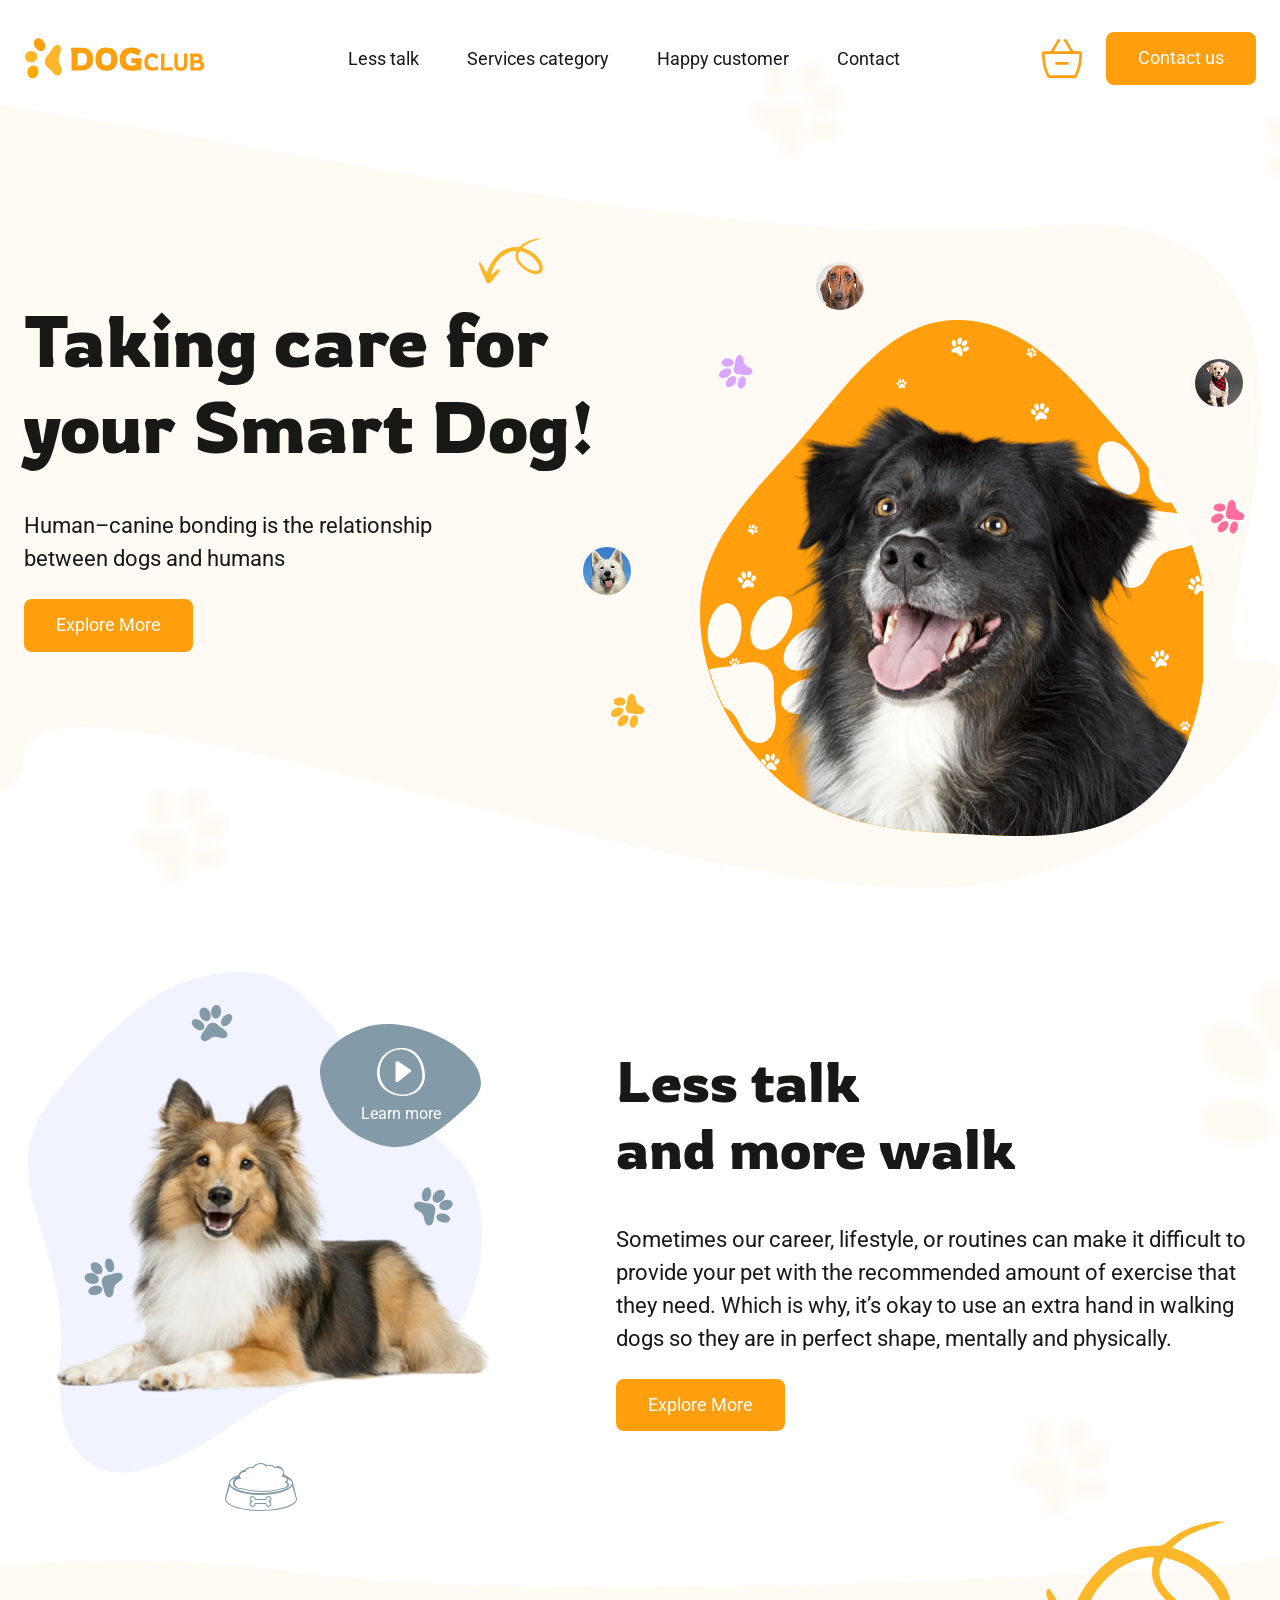
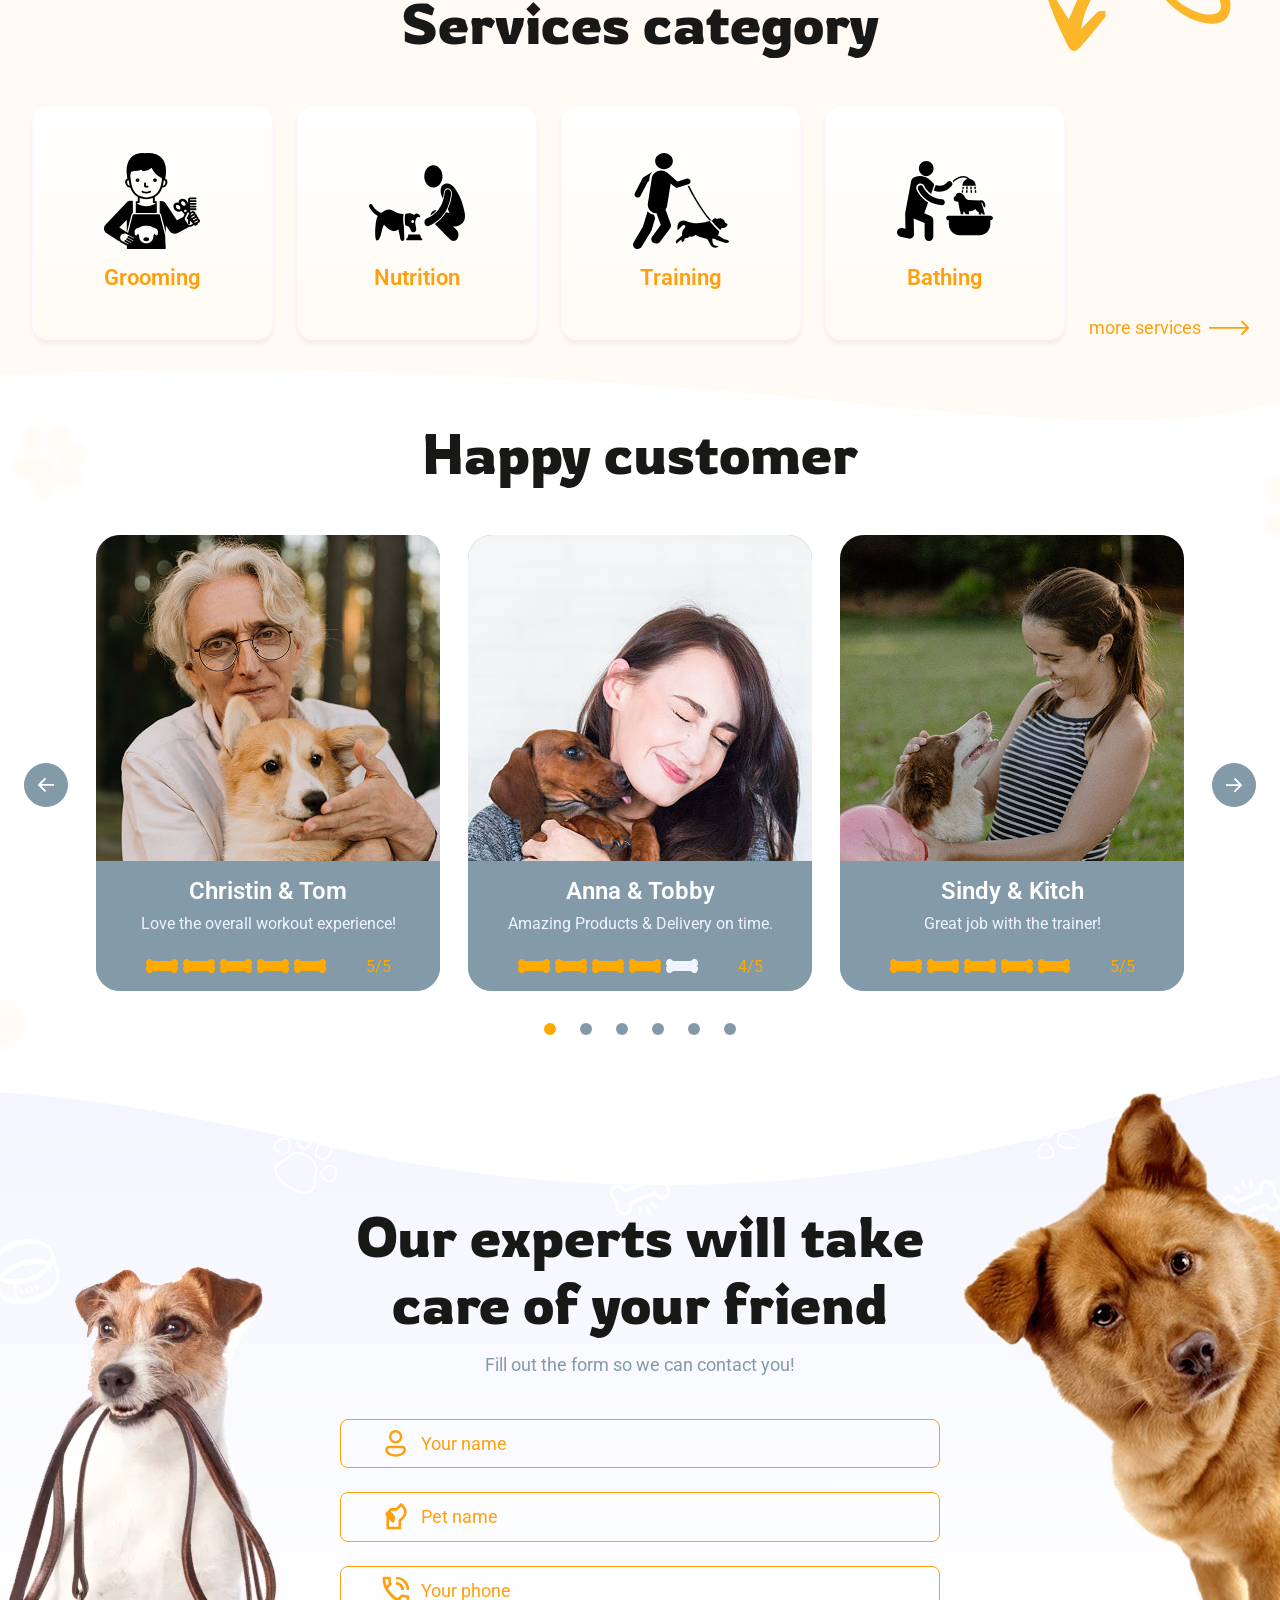
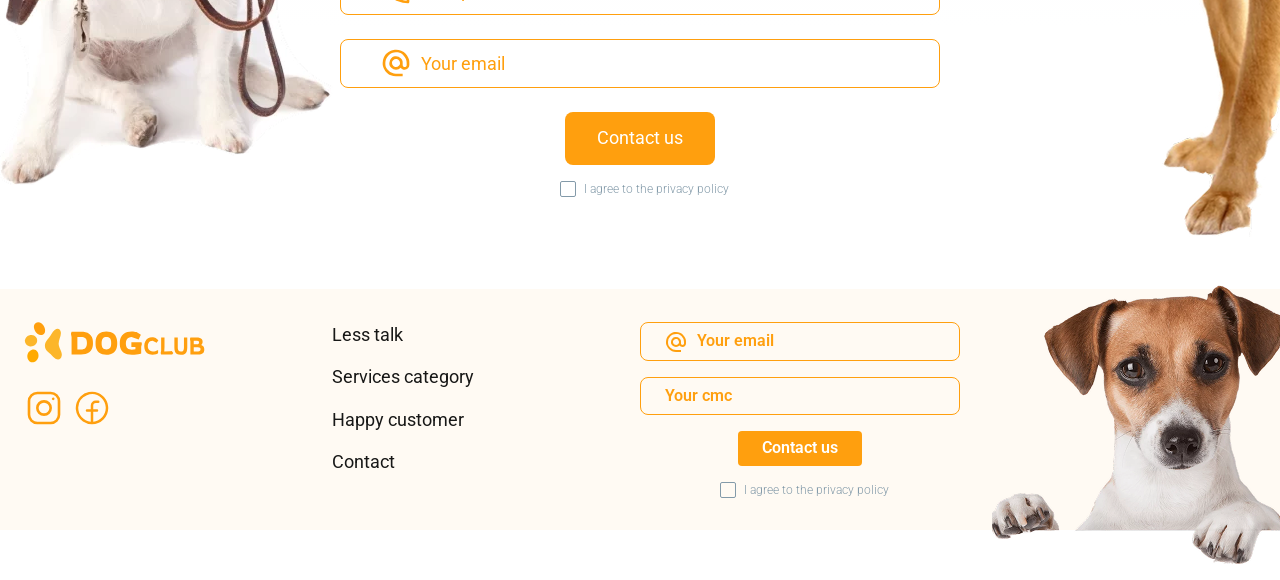
==== commit 42adb7ef: "add adaptive and update styles" ====
--- a/index.html
+++ b/index.html
@@ -22,8 +22,11 @@
       <div class="container">
         <div class="header__container">
           <nav class="header__nav">
-            <a class="header__logo link" href="/">
+            <a class="header__logo link" href="index.html">
               <img src="./images/logo.svg" alt="Dog Club logo" />
+            </a>
+            <a class="header__logo--mobile link" href="index.html">
+              <img src="./images/logo-mobile.svg" alt="Dog Club logo" />
             </a>
             <ul class="header__menu">
               <li>
@@ -50,15 +53,76 @@
           </nav>
           <div class="header__actions">
             <a class="header__cart" href="#">
-              <svg class="header__cart-icon" width="40" height="40">
+              <svg class="header__cart-icon">
                 <use href="./images/icons.svg#icon-basket"></use>
               </svg>
             </a>
-            <button class="header__button btn" type="button">Contact us</button>
+            <button class="header__button btn modal-btn-open" type="button">
+              Contact us
+            </button>
+            <button class="header__burger menu-btn-open" type="button">
+              <svg class="header__burger-icon icon--md">
+                <use href="./images/icons.svg#icon-burger"></use>
+              </svg>
+            </button>
           </div>
         </div>
       </div>
     </header>
+    <div class="mobile-menu">
+      <a class="mobile-menu__logo link" href="index.html">
+        <img src="./images/logo-mobile.svg" alt="Dog Club logo" />
+      </a>
+      <button class="mobile-menu__btn-close menu-btn-close" type="button">
+        <svg class="mobile-menu__btn-close-icon">
+          <use href="./images/icons.svg#icon-close-btn"></use>
+        </svg>
+      </button>
+      <ul class="mobile-menu__list">
+        <li>
+          <a class="mobile-menu__link link" href="#activity-section"
+            >Less talk</a
+          >
+        </li>
+        <li>
+          <a class="mobile-menu__link link" href="#services-section"
+            >Services category</a
+          >
+        </li>
+        <li>
+          <a class="mobile-menu__link link" href="#customers-section"
+            >Happy customer</a
+          >
+        </li>
+        <li>
+          <a class="mobile-menu__link link" href="#contacts-section">Contact</a>
+        </li>
+      </ul>
+      <ul class="mobile-menu__socials">
+        <li>
+          <a
+            href="https://www.instagram.com/"
+            target="_blank"
+            rel="noopener noreferrer"
+          >
+            <svg class="icon--lg">
+              <use href="./images/icons.svg#icon-instagram"></use>
+            </svg>
+          </a>
+        </li>
+        <li>
+          <a
+            href="https://www.facebook.com/"
+            target="_blank"
+            rel="noopener noreferrer"
+          >
+            <svg class="icon--lg">
+              <use href="./images/icons.svg#icon-facebook"></use>
+            </svg>
+          </a>
+        </li>
+      </ul>
+    </div>
     <main>
       <section class="hero-section">
         <div class="container hero-section__container">
@@ -67,88 +131,108 @@
             <p class="hero-section__text text">
               Human–canine bonding is the relationship between dogs and humans
             </p>
-            <button class="hero-section__button btn" type="button">
-              Explore More
-            </button>
+            <button class="btn" type="button">Explore More</button>
           </div>
-          <div class="hero-section__image">
-            <svg class="icon black-dog-bg" width="506" height="516">
-              <use href="./images/icons.svg#icon-black-dog-bg"></use>
-            </svg>
-            <img
-              class="icon black-dog"
-              src="./images/hero/hero-black-dog.png"
-              alt=""
-            />
-            <img
-              class="icon small-dog-1"
-              src="./images/hero/hero-dog-1.jpg"
-              alt=""
-            />
-            <img
-              class="icon small-dog-2"
-              src="./images/hero/hero-dog-2.jpg"
-              alt=""
-            />
-            <img
-              class="icon small-dog-3"
-              src="./images/hero/hero-dog-3.jpg"
-              alt=""
-            />
-            <svg class="icon paw--purple" width="42" height="42">
-              <use href="./images/icons.svg#icon-hero-paw"></use>
-            </svg>
-            <svg class="icon paw--orange" width="42" height="42">
-              <use href="./images/icons.svg#icon-hero-paw"></use>
-            </svg>
-            <svg class="icon paw--pink" width="42" height="42">
-              <use href="./images/icons.svg#icon-hero-paw"></use>
-            </svg>
-          </div>
-          <div class="hero-section__decor">
-            <svg class="paw paw-1" width="125" height="125">
-              <use href="./images/icons.svg#icon-bg-paw"></use>
-            </svg>
-            <svg class="paw paw-2" width="125" height="125">
-              <use href="./images/icons.svg#icon-bg-paw"></use>
-            </svg>
-            <svg class="paw paw-3" width="125" height="125">
-              <use href="./images/icons.svg#icon-bg-paw"></use>
-            </svg>
-            <svg class="icon-arrow--small" width="70" height="52">
-              <use href="./images/icons.svg#icon-arrow"></use>
-            </svg>
-          </div>
+
+          <svg class="icon hero-section__main-dog-bg">
+            <use href="./images/icons.svg#icon-black-dog-bg"></use>
+          </svg>
+          <img
+            class="icon hero-section__main-dog"
+            src="./images/hero/hero-black-dog.png"
+            srcset="./images/hero/hero-black-dog@2x.png 2x"
+            alt="Happy black Border Collie with white chest smiling"
+          />
+          <img
+            class="icon icon--animated hero-section__avatar-1"
+            src="./images/hero/hero-dog-1.jpg"
+            srcset="./images/hero/hero-dog-1@2x.jpg 2x"
+            alt="White dog smiling portrait"
+          />
+          <img
+            class="icon icon--animated hero-section__avatar-2"
+            src="./images/hero/hero-dog-2.jpg"
+            srcset="./images/hero/hero-dog-2@2x.jpg 2x"
+            alt="Brown dog portrait"
+          />
+          <img
+            class="icon icon--animated hero-section__avatar-3"
+            src="./images/hero/hero-dog-3.jpg"
+            srcset="./images/hero/hero-dog-3@2x.jpg 2x"
+            alt="White dog with red bandana portrait"
+          />
+          <svg
+            class="icon icon--sm icon-paw--purple icon--animated hero-section__accent-paw-1"
+          >
+            <use href="./images/icons.svg#icon-hero-paw"></use>
+          </svg>
+          <svg
+            class="icon icon--sm icon-paw--orange icon--animated hero-section__accent-paw-2"
+          >
+            <use href="./images/icons.svg#icon-hero-paw"></use>
+          </svg>
+          <svg
+            class="icon icon--sm icon-paw--pink icon--animated hero-section__accent-paw-3"
+          >
+            <use href="./images/icons.svg#icon-hero-paw"></use>
+          </svg>
+
+          <svg
+            class="icon-paw icon-paw--page icon-paw--lg hero-section__bg-paw-1"
+          >
+            <use href="./images/icons.svg#icon-bg-paw"></use>
+          </svg>
+          <svg
+            class="icon-paw icon-paw--page icon-paw--lg hero-section__bg-paw-2"
+          >
+            <use href="./images/icons.svg#icon-bg-paw"></use>
+          </svg>
+          <svg
+            class="icon-paw icon-paw--page icon-paw--lg hero-section__bg-paw-3"
+          >
+            <use href="./images/icons.svg#icon-bg-paw"></use>
+          </svg>
+          <svg class="icon hero-section__arrow">
+            <use href="./images/icons.svg#icon-arrow"></use>
+          </svg>
         </div>
       </section>
       <section class="activity-section" id="activity-section">
         <div class="container activity-section__container">
           <div class="activity-section__image">
-            <svg class="icon icon-light-dog-bg" width="540" height="501">
+            <svg class="icon activity-section__dog-bg">
               <use href="./images/icons.svg#icon-light-dog-bg"></use>
             </svg>
-            <svg class="icon paw--grey-1" width="56" height="56">
+            <svg class="icon icon-paw--sm activity-section__grey-paw-1">
               <use href="./images/icons.svg#icon-light-dog-paw"></use>
             </svg>
-            <svg class="icon paw--grey-2" width="56" height="56">
+            <svg class="icon icon-paw--sm activity-section__grey-paw-2">
               <use href="./images/icons.svg#icon-light-dog-paw"></use>
             </svg>
-            <svg class="icon paw--grey-3" width="56" height="56">
+            <svg class="icon icon-paw--sm activity-section__grey-paw-3">
               <use href="./images/icons.svg#icon-light-dog-paw"></use>
             </svg>
-            <button class="btn-learn">
-              <svg class="icon-play-video" width="48" height="48">
-                <use href="./images/icons.svg#icon-play-video"></use>
-              </svg>
-              <span class="btn-learn__text">Learn more</span>
-            </button>
             <img
-              class="icon activity-light-dog"
+              class="icon activity-section__dog"
               src="./images/activity/activity-light-dog.png"
-              alt=""
+              srcset="./images/activity/activity-light-dog@2x.png 2x"
+              alt="Friendly Rough Collie in light lavender circle"
             />
           </div>
+          <a
+            href="https://www.youtube.com"
+            target="_blank"
+            class="btn-learn link"
+          >
+            <svg class="icon-play">
+              <use href="./images/icons.svg#icon-play-video"></use>
+            </svg>
+            <span class="btn-learn__text">Learn more</span>
+          </a>
           <div class="activity-section__content">
+            <svg class="icon icon-arrow--small activity-section__arrow">
+              <use href="./images/icons.svg#icon-arrow"></use>
+            </svg>
             <h2 class="activity-section__title title">
               Less talk <br />
               and more walk
@@ -163,20 +247,22 @@
               Explore More
             </button>
           </div>
-          <div class="activity-section__decor">
-            <svg class="paw paw-4" width="125" height="125">
-              <use href="./images/icons.svg#icon-bg-paw"></use>
-            </svg>
-            <svg class="paw paw-5" width="125" height="125">
-              <use href="./images/icons.svg#icon-bg-paw"></use>
-            </svg>
-            <svg class="paw paw-6" width="196" height="196">
-              <use href="./images/icons.svg#icon-bg-paw"></use>
-            </svg>
-            <svg class="icon icon-bowl" width="72" height="48">
-              <use href="./images/icons.svg#icon-bowl"></use>
-            </svg>
-          </div>
+          <svg class="icon-paw icon-paw--page activity-section__bg-paw-1">
+            <use href="./images/icons.svg#icon-bg-paw"></use>
+          </svg>
+          <svg
+            class="icon-paw icon-paw--page icon-paw--xs activity-section__bg-paw-2"
+          >
+            <use href="./images/icons.svg#icon-bg-paw"></use>
+          </svg>
+          <svg
+            class="icon-paw icon-paw--page icon-paw--xl activity-section__bg-paw-3"
+          >
+            <use href="./images/icons.svg#icon-bg-paw"></use>
+          </svg>
+          <svg class="icon activity-section__bowl">
+            <use href="./images/icons.svg#icon-bowl"></use>
+          </svg>
         </div>
       </section>
       <section class="services-section" id="services-section">
@@ -186,7 +272,7 @@
             <ul class="services-section__list">
               <li>
                 <a class="service-card link" href="/">
-                  <svg class="service-card__icon" width="96" height="96">
+                  <svg class="service-card__icon">
                     <use href="./images/icons.svg#icon-grooming"></use>
                   </svg>
                   <h3 class="service-card__title">Grooming</h3>
@@ -194,7 +280,7 @@
               </li>
               <li>
                 <a class="service-card link" href="nutrition.html">
-                  <svg class="service-card__icon" width="96" height="96">
+                  <svg class="service-card__icon">
                     <use href="./images/icons.svg#icon-nutrition"></use>
                   </svg>
                   <h3 class="service-card__title">Nutrition</h3>
@@ -202,7 +288,7 @@
               </li>
               <li>
                 <a class="service-card link" href="/">
-                  <svg class="service-card__icon" width="96" height="96">
+                  <svg class="service-card__icon">
                     <use href="./images/icons.svg#icon-training"></use>
                   </svg>
                   <h3 class="service-card__title">Training</h3>
@@ -210,23 +296,23 @@
               </li>
               <li>
                 <a class="service-card link" href="/">
-                  <svg class="service-card__icon" width="96" height="96">
+                  <svg class="service-card__icon">
                     <use href="./images/icons.svg#icon-bathing"></use>
                   </svg>
                   <h3 class="service-card__title">Bathing</h3>
                 </a>
               </li>
             </ul>
-            <div class="services-section__more-services">
+            <div class="services-section__more">
               <a class="services-section__more-link link" href="/"
                 >more services</a
               >
-              <svg class="icon-more-services-arrow" width="40" height="20">
+              <svg class="icon-arrow">
                 <use href="./images/icons.svg#icon-more-services-arrow"></use>
               </svg>
             </div>
           </div>
-          <svg class="icon-arrow--big" width="192" height="144">
+          <svg class="icon icon-arrow--animated services-section__arrow">
             <use href="./images/icons.svg#icon-arrow"></use>
           </svg>
         </div>
@@ -236,7 +322,7 @@
           <h2 class="customers-section__title title">Happy customer</h2>
           <div class="customers-section__slider">
             <button class="carousel-btn prev" type="button">
-              <svg class="carousel-arrow" width="16" height="16">
+              <svg class="carousel-btn__arrow">
                 <use href="./images/icons.svg#icon-slider-arrow"></use>
               </svg>
             </button>
@@ -247,7 +333,8 @@
                     <img
                       class="customer-card__image"
                       src="./images/customers/christin-customer.jpg"
-                      alt=""
+                      srcset="./images/customers/christin-customer@2x.jpg 2x"
+                      alt="Elderly man with white hair and glasses holding a golden retriever dog outdoors"
                     />
                     <div class="customer-card__content">
                       <h3 class="customer-card__title">Christin & Tom</h3>
@@ -256,19 +343,19 @@
                       </p>
                       <div class="customer-card__rating">
                         <div class="customer-card__rating-icons">
-                          <svg class="icon-bone--orange" width="32" height="14">
-                            <use href="./images/icons.svg#icon-bone"></use>
-                          </svg>
-                          <svg class="icon-bone--orange" width="32" height="14">
-                            <use href="./images/icons.svg#icon-bone"></use>
-                          </svg>
-                          <svg class="icon-bone--orange" width="32" height="14">
-                            <use href="./images/icons.svg#icon-bone"></use>
-                          </svg>
-                          <svg class="icon-bone--orange" width="32" height="14">
-                            <use href="./images/icons.svg#icon-bone"></use>
-                          </svg>
-                          <svg class="icon-bone--orange" width="32" height="14">
+                          <svg class="icon-bone icon-bone--active">
+                            <use href="./images/icons.svg#icon-bone"></use>
+                          </svg>
+                          <svg class="icon-bone icon-bone--active">
+                            <use href="./images/icons.svg#icon-bone"></use>
+                          </svg>
+                          <svg class="icon-bone icon-bone--active">
+                            <use href="./images/icons.svg#icon-bone"></use>
+                          </svg>
+                          <svg class="icon-bone icon-bone--active">
+                            <use href="./images/icons.svg#icon-bone"></use>
+                          </svg>
+                          <svg class="icon-bone icon-bone--active">
                             <use href="./images/icons.svg#icon-bone"></use>
                           </svg>
                         </div>
@@ -282,7 +369,8 @@
                     <img
                       class="customer-card__image"
                       src="./images/customers/anna-customer.jpg"
-                      alt=""
+                      srcset="./images/customers/anna-customer@2x.jpg 2x"
+                      alt="Woman with dark hair holding a brown dachshund puppy close to her face, smiling"
                     />
                     <div class="customer-card__content">
                       <h3 class="customer-card__title">Anna & Tobby</h3>
@@ -291,19 +379,19 @@
                       </p>
                       <div class="customer-card__rating">
                         <div class="customer-card__rating-icons">
-                          <svg class="icon-bone--orange" width="32" height="14">
-                            <use href="./images/icons.svg#icon-bone"></use>
-                          </svg>
-                          <svg class="icon-bone--orange" width="32" height="14">
-                            <use href="./images/icons.svg#icon-bone"></use>
-                          </svg>
-                          <svg class="icon-bone--orange" width="32" height="14">
-                            <use href="./images/icons.svg#icon-bone"></use>
-                          </svg>
-                          <svg class="icon-bone--orange" width="32" height="14">
-                            <use href="./images/icons.svg#icon-bone"></use>
-                          </svg>
-                          <svg class="icon-bone--white" width="32" height="14">
+                          <svg class="icon-bone icon-bone--active">
+                            <use href="./images/icons.svg#icon-bone"></use>
+                          </svg>
+                          <svg class="icon-bone icon-bone--active">
+                            <use href="./images/icons.svg#icon-bone"></use>
+                          </svg>
+                          <svg class="icon-bone icon-bone--active">
+                            <use href="./images/icons.svg#icon-bone"></use>
+                          </svg>
+                          <svg class="icon-bone icon-bone--active">
+                            <use href="./images/icons.svg#icon-bone"></use>
+                          </svg>
+                          <svg class="icon-bone">
                             <use href="./images/icons.svg#icon-bone"></use>
                           </svg>
                         </div>
@@ -319,7 +407,8 @@
                     <img
                       class="customer-card__image"
                       src="./images/customers/sindy-customer.jpg"
-                      alt=""
+                      srcset="./images/customers/sindy-customer@2x.jpg 2x"
+                      alt="Young woman smiling while holding a small brown and white puppy outdoors in a garden"
                     />
                     <div class="customer-card__content">
                       <h3 class="customer-card__title">Sindy & Kitch</h3>
@@ -328,19 +417,19 @@
                       </p>
                       <div class="customer-card__rating">
                         <div class="customer-card__rating-icons">
-                          <svg class="icon-bone--orange" width="32" height="14">
-                            <use href="./images/icons.svg#icon-bone"></use>
-                          </svg>
-                          <svg class="icon-bone--orange" width="32" height="14">
-                            <use href="./images/icons.svg#icon-bone"></use>
-                          </svg>
-                          <svg class="icon-bone--orange" width="32" height="14">
-                            <use href="./images/icons.svg#icon-bone"></use>
-                          </svg>
-                          <svg class="icon-bone--orange" width="32" height="14">
-                            <use href="./images/icons.svg#icon-bone"></use>
-                          </svg>
-                          <svg class="icon-bone--orange" width="32" height="14">
+                          <svg class="icon-bone icon-bone--active">
+                            <use href="./images/icons.svg#icon-bone"></use>
+                          </svg>
+                          <svg class="icon-bone icon-bone--active">
+                            <use href="./images/icons.svg#icon-bone"></use>
+                          </svg>
+                          <svg class="icon-bone icon-bone--active">
+                            <use href="./images/icons.svg#icon-bone"></use>
+                          </svg>
+                          <svg class="icon-bone icon-bone--active">
+                            <use href="./images/icons.svg#icon-bone"></use>
+                          </svg>
+                          <svg class="icon-bone icon-bone--active">
                             <use href="./images/icons.svg#icon-bone"></use>
                           </svg>
                         </div>
@@ -356,7 +445,8 @@
                     <img
                       class="customer-card__image"
                       src="./images/customers/christin-customer.jpg"
-                      alt=""
+                      srcset="./images/customers/christin-customer@2x.jpg 2x"
+                      alt="Elderly man with white hair and glasses holding a golden retriever dog outdoors"
                     />
                     <div class="customer-card__content">
                       <h3 class="customer-card__title">Christin & Tom</h3>
@@ -365,19 +455,19 @@
                       </p>
                       <div class="customer-card__rating">
                         <div class="customer-card__rating-icons">
-                          <svg class="icon-bone--orange" width="32" height="14">
-                            <use href="./images/icons.svg#icon-bone"></use>
-                          </svg>
-                          <svg class="icon-bone--orange" width="32" height="14">
-                            <use href="./images/icons.svg#icon-bone"></use>
-                          </svg>
-                          <svg class="icon-bone--orange" width="32" height="14">
-                            <use href="./images/icons.svg#icon-bone"></use>
-                          </svg>
-                          <svg class="icon-bone--orange" width="32" height="14">
-                            <use href="./images/icons.svg#icon-bone"></use>
-                          </svg>
-                          <svg class="icon-bone--orange" width="32" height="14">
+                          <svg class="icon-bone icon-bone--active">
+                            <use href="./images/icons.svg#icon-bone"></use>
+                          </svg>
+                          <svg class="icon-bone icon-bone--active">
+                            <use href="./images/icons.svg#icon-bone"></use>
+                          </svg>
+                          <svg class="icon-bone icon-bone--active">
+                            <use href="./images/icons.svg#icon-bone"></use>
+                          </svg>
+                          <svg class="icon-bone icon-bone--active">
+                            <use href="./images/icons.svg#icon-bone"></use>
+                          </svg>
+                          <svg class="icon-bone icon-bone--active">
                             <use href="./images/icons.svg#icon-bone"></use>
                           </svg>
                         </div>
@@ -391,7 +481,8 @@
                     <img
                       class="customer-card__image"
                       src="./images/customers/anna-customer.jpg"
-                      alt=""
+                      srcset="./images/customers/anna-customer@2x.jpg 2x"
+                      alt="Woman with dark hair holding a brown dachshund puppy close to her face, smiling"
                     />
                     <div class="customer-card__content">
                       <h3 class="customer-card__title">Anna & Tobby</h3>
@@ -400,19 +491,19 @@
                       </p>
                       <div class="customer-card__rating">
                         <div class="customer-card__rating-icons">
-                          <svg class="icon-bone--orange" width="32" height="14">
-                            <use href="./images/icons.svg#icon-bone"></use>
-                          </svg>
-                          <svg class="icon-bone--orange" width="32" height="14">
-                            <use href="./images/icons.svg#icon-bone"></use>
-                          </svg>
-                          <svg class="icon-bone--orange" width="32" height="14">
-                            <use href="./images/icons.svg#icon-bone"></use>
-                          </svg>
-                          <svg class="icon-bone--orange" width="32" height="14">
-                            <use href="./images/icons.svg#icon-bone"></use>
-                          </svg>
-                          <svg class="icon-bone--white" width="32" height="14">
+                          <svg class="icon-bone icon-bone--active">
+                            <use href="./images/icons.svg#icon-bone"></use>
+                          </svg>
+                          <svg class="icon-bone icon-bone--active">
+                            <use href="./images/icons.svg#icon-bone"></use>
+                          </svg>
+                          <svg class="icon-bone icon-bone--active">
+                            <use href="./images/icons.svg#icon-bone"></use>
+                          </svg>
+                          <svg class="icon-bone icon-bone--active">
+                            <use href="./images/icons.svg#icon-bone"></use>
+                          </svg>
+                          <svg class="icon-bone">
                             <use href="./images/icons.svg#icon-bone"></use>
                           </svg>
                         </div>
@@ -428,7 +519,8 @@
                     <img
                       class="customer-card__image"
                       src="./images/customers/sindy-customer.jpg"
-                      alt=""
+                      srcset="./images/customers/sindy-customer@2x.jpg 2x"
+                      alt="Young woman smiling while holding a small brown and white puppy outdoors in a garden"
                     />
                     <div class="customer-card__content">
                       <h3 class="customer-card__title">Sindy & Kitch</h3>
@@ -437,19 +529,19 @@
                       </p>
                       <div class="customer-card__rating">
                         <div class="customer-card__rating-icons">
-                          <svg class="icon-bone--orange" width="32" height="14">
-                            <use href="./images/icons.svg#icon-bone"></use>
-                          </svg>
-                          <svg class="icon-bone--orange" width="32" height="14">
-                            <use href="./images/icons.svg#icon-bone"></use>
-                          </svg>
-                          <svg class="icon-bone--orange" width="32" height="14">
-                            <use href="./images/icons.svg#icon-bone"></use>
-                          </svg>
-                          <svg class="icon-bone--orange" width="32" height="14">
-                            <use href="./images/icons.svg#icon-bone"></use>
-                          </svg>
-                          <svg class="icon-bone--orange" width="32" height="14">
+                          <svg class="icon-bone icon-bone--active">
+                            <use href="./images/icons.svg#icon-bone"></use>
+                          </svg>
+                          <svg class="icon-bone icon-bone--active">
+                            <use href="./images/icons.svg#icon-bone"></use>
+                          </svg>
+                          <svg class="icon-bone icon-bone--active">
+                            <use href="./images/icons.svg#icon-bone"></use>
+                          </svg>
+                          <svg class="icon-bone icon-bone--active">
+                            <use href="./images/icons.svg#icon-bone"></use>
+                          </svg>
+                          <svg class="icon-bone icon-bone--active">
                             <use href="./images/icons.svg#icon-bone"></use>
                           </svg>
                         </div>
@@ -461,171 +553,189 @@
                   </div>
                 </li>
               </ul>
-              <div class="pagination">
-                <span class="pagination__button"></span>
-                <span class="pagination__button"></span>
-                <span class="pagination__button"></span>
-                <span class="pagination__button"></span>
-              </div>
+              <ul class="pagination">
+                <li>
+                  <button class="pagination__button"></button>
+                </li>
+                <li>
+                  <button class="pagination__button"></button>
+                </li>
+                <li>
+                  <button class="pagination__button"></button>
+                </li>
+                <li>
+                  <button class="pagination__button"></button>
+                </li>
+              </ul>
             </div>
             <button class="carousel-btn next" type="button">
-              <svg class="carousel-arrow" width="16" height="16">
+              <svg class="carousel-btn__arrow">
                 <use href="./images/icons.svg#icon-slider-arrow"></use>
               </svg>
             </button>
           </div>
-
-          <div class="customers-section__decor">
-            <svg class="paw paw-7" width="98" height="98">
-              <use href="./images/icons.svg#icon-bg-paw"></use>
-            </svg>
-            <svg class="paw paw-8" width="125" height="125">
-              <use href="./images/icons.svg#icon-bg-paw"></use>
-            </svg>
-            <svg class="paw paw-9" width="270" height="270">
-              <use href="./images/icons.svg#icon-bg-paw"></use>
-            </svg>
-          </div>
+          <svg class="icon-paw icon-paw--page customers-section__bg-paw-1">
+            <use href="./images/icons.svg#icon-bg-paw"></use>
+          </svg>
+          <svg
+            class="icon-paw icon-paw--page icon-paw--xs customers-section__bg-paw-2"
+          >
+            <use href="./images/icons.svg#icon-bg-paw"></use>
+          </svg>
+          <svg
+            class="icon-paw icon-paw--page icon-paw--xl customers-section__bg-paw-3"
+          >
+            <use href="./images/icons.svg#icon-bg-paw"></use>
+          </svg>
         </div>
       </section>
       <section class="contacts-section" id="contacts-section">
-        <div class="container contacts-section__container">
-          <h2 class="contacts-section__title title">
-            Our experts will take care of your friend
-          </h2>
-          <p class="contacts-section__text">
-            Fill out the form so we can contact you!
-          </p>
-          <form class="contacts-section__form">
-            <div class="contacts-input">
-              <svg class="contacts-input__icon" width="32" height="32">
-                <use href="./images/icons.svg#icon-form-name"></use>
-              </svg>
-              <input
-                class="contacts-input__control"
-                type="text"
-                name="user-name"
-                id="user-name"
-                placeholder="Your name"
-                required
-              />
-              <label
-                class="contacts-input__label visually-hidden"
-                for="user-name"
-                >Your name</label
-              >
-            </div>
-            <div class="contacts-input">
-              <svg class="contacts-input__icon" width="32" height="32">
-                <use href="./images/icons.svg#icon-form-pet-name"></use>
-              </svg>
-              <input
-                class="contacts-input__control"
-                type="text"
-                name="pet-name"
-                id="pet-name"
-                placeholder="Pet name"
-                required
-              />
-              <label
-                class="contacts-input__label visually-hidden"
-                for="pet-name"
-                >Pet name</label
-              >
-            </div>
-            <div class="contacts-input">
-              <svg class="contacts-input__icon" width="32" height="32">
-                <use href="./images/icons.svg#icon-form-phone"></use>
-              </svg>
-              <input
-                class="contacts-input__control"
-                type="tel"
-                name="user-phone"
-                id="user-phone"
-                placeholder="Your phone"
-                required
-                pattern="\+\d{12}"
-              />
-              <label
-                class="contacts-input__label visually-hidden"
-                for="user-phone"
-                >Your phone</label
-              >
-            </div>
-            <div class="contacts-input">
-              <svg class="contacts-input__icon" width="32" height="32">
-                <use href="./images/icons.svg#icon-form-email"></use>
-              </svg>
-              <input
-                class="contacts-input__control"
-                type="email"
-                name="user-email"
-                id="user-email"
-                placeholder="Your email"
-                required
-              />
-              <label
-                class="contacts-input__label visually-hidden"
-                for="user-email"
-                >Your email</label
-              >
-            </div>
-            <button class="btn btn--submit" type="submit">Contact us</button>
-            <div class="form-terms">
-              <label
-                class="form-terms__label form-terms__label-contacts"
-                for="privacy-contacts"
-              >
+        <div class="container">
+          <div class="contact-block">
+            <h2 class="contact-block__title title">
+              Our experts will take care of your friend
+            </h2>
+            <p class="contact-block__text">
+              Fill out the form so we can contact you!
+            </p>
+            <form class="contact-block__form">
+              <div class="contacts-input">
+                <svg class="contacts-input__icon">
+                  <use href="./images/icons.svg#icon-form-name"></use>
+                </svg>
                 <input
-                  class="form-terms__control"
-                  type="checkbox"
-                  id="privacy-contacts"
+                  class="contacts-input__control"
+                  type="text"
+                  name="user-name"
+                  id="user-name"
+                  placeholder="Your name"
+                  required
                 />
-                <svg
-                  class="form-terms__icon form-terms__icon--empty"
-                  width="16"
-                  height="16"
-                >
-                  <use href="./images/icons.svg#icon-checkbox"></use>
+                <label
+                  class="contacts-input__label visually-hidden"
+                  for="user-name"
+                  >Your name</label
+                >
+              </div>
+              <div class="contacts-input">
+                <svg class="contacts-input__icon">
+                  <use href="./images/icons.svg#icon-form-pet-name"></use>
                 </svg>
-                <svg
-                  class="form-terms__icon form-terms__icon--checked"
-                  width="16"
-                  height="16"
-                >
-                  <use href="./images/icons.svg#icon-checkbox-active"></use>
+                <input
+                  class="contacts-input__control"
+                  type="text"
+                  name="pet-name"
+                  id="pet-name"
+                  placeholder="Pet name"
+                  required
+                />
+                <label
+                  class="contacts-input__label visually-hidden"
+                  for="pet-name"
+                  >Pet name</label
+                >
+              </div>
+              <div class="contacts-input">
+                <svg class="contacts-input__icon">
+                  <use href="./images/icons.svg#icon-form-phone"></use>
                 </svg>
-                <span>I agree to the privacy policy</span>
-              </label>
-            </div>
-          </form>
-          <div class="contacts-section__decor">
-            <img
-              class="icon contacts-light-dog"
-              src="./images/contacts/contacts-light-dog.png"
-              alt=""
-            />
-            <img
-              class="icon contacts-red-dog"
-              src="./images/contacts/contacts-red-dog.png"
-              alt=""
-            />
-            <svg class="icon contacts-paw-1" width="80" height="80">
-              <use href="./images/icons.svg#icon-contacts-paw"></use>
-            </svg>
-            <svg class="icon contacts-bone-1" width="80" height="68">
-              <use href="./images/icons.svg#icon-contacts-bone"></use>
-            </svg>
-            <svg class="icon contacts-collar" width="80" height="80">
-              <use href="./images/icons.svg#icon-contacts-collar"></use>
-            </svg>
-            <svg class="icon contacts-paw-2" width="80" height="80">
-              <use href="./images/icons.svg#icon-contacts-paw"></use>
-            </svg>
-            <svg class="icon contacts-bone-2" width="80" height="68">
-              <use href="./images/icons.svg#icon-contacts-bone"></use>
-            </svg>
+                <input
+                  class="contacts-input__control"
+                  type="tel"
+                  name="user-phone"
+                  id="user-phone"
+                  placeholder="Your phone"
+                  required
+                  pattern="\+\d{12}"
+                />
+                <label
+                  class="contacts-input__label visually-hidden"
+                  for="user-phone"
+                  >Your phone</label
+                >
+              </div>
+              <div class="contacts-input">
+                <svg class="contacts-input__icon">
+                  <use href="./images/icons.svg#icon-form-email"></use>
+                </svg>
+                <input
+                  class="contacts-input__control"
+                  type="email"
+                  name="user-email"
+                  id="user-email"
+                  placeholder="Your email"
+                  required
+                />
+                <label
+                  class="contacts-input__label visually-hidden"
+                  for="user-email"
+                  >Your email</label
+                >
+              </div>
+              <button class="btn btn--submit" type="submit">Contact us</button>
+              <div class="form-terms">
+                <label
+                  class="form-terms__label form-terms__label-contacts"
+                  for="privacy-contacts"
+                >
+                  <input
+                    class="form-terms__control"
+                    type="checkbox"
+                    id="privacy-contacts"
+                    required
+                  />
+                  <svg
+                    class="form-terms__icon form-terms__icon--empty icon--xs"
+                  >
+                    <use href="./images/icons.svg#icon-checkbox"></use>
+                  </svg>
+                  <svg
+                    class="form-terms__icon form-terms__icon--checked icon--xs"
+                  >
+                    <use href="./images/icons.svg#icon-checkbox-active"></use>
+                  </svg>
+                  <span>I agree to the privacy policy</span>
+                </label>
+              </div>
+            </form>
           </div>
+          <img
+            class="icon contacts-section__dog-light"
+            src="./images/contacts/contacts-light-dog.png"
+            srcset="./images/contacts/contacts-light-dog@2x.png 2x"
+            alt=""
+          />
+          <img
+            class="icon contacts-section__dog-red"
+            src="./images/contacts/contacts-red-dog.png"
+            srcset="./images/contacts/contacts-red-dog@2x.png 2x"
+            alt=""
+          />
+          <svg class="icon icon--sm contacts-section__paw-1">
+            <use href="./images/icons.svg#icon-contacts-paw"></use>
+          </svg>
+          <svg class="icon contacts-section__bone-1">
+            <use href="./images/icons.svg#icon-contacts-bone"></use>
+          </svg>
+          <svg class="icon icon--sm contacts-section__collar">
+            <use href="./images/icons.svg#icon-contacts-collar"></use>
+          </svg>
+          <svg class="icon contacts-section__paw-2">
+            <use href="./images/icons.svg#icon-contacts-paw"></use>
+          </svg>
+          <svg class="icon contacts-section__bone-2">
+            <use href="./images/icons.svg#icon-contacts-bone"></use>
+          </svg>
+          <svg
+            class="icon-paw icon-paw--page icon-paw--md contacts-section__bg-mobile-paw-1"
+          >
+            <use href="./images/icons.svg#icon-bg-paw"></use>
+          </svg>
+          <svg
+            class="icon-paw icon-paw--page contacts-section__bg-mobile-paw-2"
+          >
+            <use href="./images/icons.svg#icon-bg-paw"></use>
+          </svg>
         </div>
       </section>
     </main>
@@ -633,7 +743,7 @@
       <div class="container">
         <div class="footer__container">
           <div class="footer__left">
-            <div class="footer__branding">
+            <div>
               <a class="footer__logo link" href="/">
                 <img
                   class="footer__logo-icon"
@@ -641,17 +751,32 @@
                   alt="Dog Club logo"
                 />
               </a>
-              <ul class="footer-socials">
+              <a class="footer__logo--mobile link" href="/">
+                <img
+                  class="footer__logo-icon"
+                  src="./images/logo-mobile.svg"
+                  alt="Dog Club logo"
+                />
+              </a>
+              <ul class="footer__socials--desktop">
                 <li>
-                  <a href="#">
-                    <svg class="footer-socials__icon" width="40" height="40">
+                  <a
+                    href="https://www.instagram.com/"
+                    target="_blank"
+                    rel="noopener noreferrer"
+                  >
+                    <svg class="icon--xl">
                       <use href="./images/icons.svg#icon-instagram"></use>
                     </svg>
                   </a>
                 </li>
                 <li>
-                  <a href="#">
-                    <svg class="footer-socials__icon" width="40" height="40">
+                  <a
+                    href="https://www.facebook.com/"
+                    target="_blank"
+                    rel="noopener noreferrer"
+                  >
+                    <svg class="icon--xl">
                       <use href="./images/icons.svg#icon-facebook"></use>
                     </svg>
                   </a>
@@ -660,45 +785,69 @@
             </div>
             <nav class="footer__nav">
               <ul class="footer__menu">
-                <li class="footer__menu-item">
+                <li>
                   <a class="footer__menu-link link" href="#activity-section"
                     >Less talk</a
                   >
                 </li>
-                <li class="footer__menu-item">
+                <li>
                   <a class="footer__menu-link link" href="#services-section"
                     >Services category</a
                   >
                 </li>
-                <li class="footer__menu-item">
+                <li>
                   <a class="footer__menu-link link" href="#customers-section"
                     >Happy customer</a
                   >
                 </li>
-                <li class="footer__menu-item">
+                <li>
                   <a class="footer__menu-link link" href="#contacts-section"
                     >Contact</a
                   >
                 </li>
               </ul>
             </nav>
+            <ul class="footer__socials--mobile">
+              <li>
+                <a
+                  href="https://www.instagram.com/"
+                  target="_blank"
+                  rel="noopener noreferrer"
+                >
+                  <svg class="icon--lg">
+                    <use href="./images/icons.svg#icon-instagram"></use>
+                  </svg>
+                </a>
+              </li>
+              <li>
+                <a
+                  href="https://www.facebook.com/"
+                  target="_blank"
+                  rel="noopener noreferrer"
+                >
+                  <svg class="icon--lg">
+                    <use href="./images/icons.svg#icon-facebook"></use>
+                  </svg>
+                </a>
+              </li>
+            </ul>
           </div>
           <form class="footer__form">
             <div class="footer-input">
-              <svg class="footer-input__icon" width="24" height="24">
+              <svg class="footer-input__icon icon--md">
                 <use href="./images/icons.svg#icon-form-email"></use>
               </svg>
               <input
                 class="footer-input__control footer-input__control-email"
                 type="email"
                 name="user-email"
-                id="user-email"
+                id="footer-user-email"
                 placeholder="Your email"
                 required
               />
               <label
                 class="footer-input__label visually-hidden"
-                for="user-email"
+                for="footer-user-email"
                 >Your email</label
               >
             </div>
@@ -722,18 +871,13 @@
                   class="form-terms__control"
                   type="checkbox"
                   id="privacy-footer"
+                  required
                 />
-                <svg
-                  class="form-terms__icon form-terms__icon--empty"
-                  width="16"
-                  height="16"
-                >
+                <svg class="form-terms__icon form-terms__icon--empty icon--xs">
                   <use href="./images/icons.svg#icon-checkbox"></use>
                 </svg>
                 <svg
-                  class="form-terms__icon form-terms__icon--checked"
-                  width="16"
-                  height="16"
+                  class="form-terms__icon form-terms__icon--checked icon--xs"
                 >
                   <use href="./images/icons.svg#icon-checkbox-active"></use>
                 </svg>
@@ -744,7 +888,138 @@
         </div>
       </div>
     </footer>
+    <div class="backdrop is-hidden">
+      <div class="modal">
+        <button class="modal__btn-close modal-btn-close" type="button">
+          <svg class="icon--xs">
+            <use href="./images/icons.svg#icon-close-btn"></use>
+          </svg>
+        </button>
+        <div class="contact-block">
+          <h2 class="contact-block__title title">
+            Our experts will take care of your friend
+          </h2>
+          <p class="contact-block__text">
+            Fill out the form so we can contact you!
+          </p>
+          <form class="contact-block__form">
+            <div class="contacts-input">
+              <svg class="contacts-input__icon icon--lg">
+                <use href="./images/icons.svg#icon-form-name"></use>
+              </svg>
+              <input
+                class="contacts-input__control"
+                type="text"
+                name="user-name"
+                id="modal-user-name"
+                placeholder="Your name"
+                required
+              />
+              <label
+                class="contacts-input__label visually-hidden"
+                for="modal-user-name"
+                >Your name</label
+              >
+            </div>
+            <div class="contacts-input">
+              <svg class="contacts-input__icon icon--lg">
+                <use href="./images/icons.svg#icon-form-pet-name"></use>
+              </svg>
+              <input
+                class="contacts-input__control"
+                type="text"
+                name="pet-name"
+                id="modal-pet-name"
+                placeholder="Pet name"
+                required
+              />
+              <label
+                class="contacts-input__label visually-hidden"
+                for="modal-pet-name"
+                >Pet name</label
+              >
+            </div>
+            <div class="contacts-input">
+              <svg class="contacts-input__icon icon--lg">
+                <use href="./images/icons.svg#icon-form-phone"></use>
+              </svg>
+              <input
+                class="contacts-input__control"
+                type="tel"
+                name="user-phone"
+                id="modal-user-phone"
+                placeholder="Your phone"
+                required
+                pattern="\+\d{12}"
+              />
+              <label
+                class="contacts-input__label visually-hidden"
+                for="modal-user-phone"
+                >Your phone</label
+              >
+            </div>
+            <div class="contacts-input">
+              <svg class="contacts-input__icon icon--lg">
+                <use href="./images/icons.svg#icon-form-email"></use>
+              </svg>
+              <input
+                class="contacts-input__control"
+                type="email"
+                name="user-email"
+                id="modal-user-email"
+                placeholder="Your email"
+                required
+              />
+              <label
+                class="contacts-input__label visually-hidden"
+                for="modal-user-email"
+                >Your email</label
+              >
+            </div>
+            <button class="btn btn--submit" type="submit">Contact us</button>
+            <div class="form-terms">
+              <label
+                class="form-terms__label form-terms__label-contacts"
+                for="privacy-modal"
+              >
+                <input
+                  class="form-terms__control"
+                  type="checkbox"
+                  id="privacy-modal"
+                  required
+                />
+                <svg class="form-terms__icon form-terms__icon--empty icon--xs">
+                  <use href="./images/icons.svg#icon-checkbox"></use>
+                </svg>
+                <svg
+                  class="form-terms__icon form-terms__icon--checked icon--xs"
+                >
+                  <use href="./images/icons.svg#icon-checkbox-active"></use>
+                </svg>
+                <span>I agree to the privacy policy</span>
+              </label>
+            </div>
+          </form>
+        </div>
+        <div>
+          <svg class="icon-paw icon-paw--modal icon-paw--lg modal__bg-paw-1">
+            <use href="./images/icons.svg#icon-bg-paw"></use>
+          </svg>
+          <svg class="icon-paw icon-paw--modal icon-paw--lg modal__bg-paw-2">
+            <use href="./images/icons.svg#icon-bg-paw"></use>
+          </svg>
+          <svg class="icon-paw icon-paw--modal icon-paw--lg modal__bg-paw-3">
+            <use href="./images/icons.svg#icon-bg-paw"></use>
+          </svg>
+          <svg class="icon-paw icon-paw--modal icon-paw--lg modal__bg-paw-4">
+            <use href="./images/icons.svg#icon-bg-paw"></use>
+          </svg>
+        </div>
+      </div>
+    </div>
     <script src="https://cdn.jsdelivr.net/npm/swiper@11/swiper-bundle.min.js"></script>
     <script src="./js/customers-slider.js"></script>
+    <script src="./js/modal.js"></script>
+    <script src="./js/mobile-menu.js"></script>
   </body>
 </html>
--- a/css/main.min.css
+++ b/css/main.min.css
@@ -1 +1 @@
-@font-face{font-display:swap;font-family:"Roboto";font-weight:300;src:url("../fonts/roboto-v51-latin-300.woff2") format("woff2")}@font-face{font-display:swap;font-family:"Roboto";font-weight:400;src:url("../fonts/roboto-v51-latin-regular.woff2") format("woff2")}@font-face{font-display:swap;font-family:"Roboto";font-weight:600;src:url("../fonts/roboto-v51-latin-600.woff2") format("woff2")}@font-face{font-display:swap;font-family:"Rowdies";font-weight:400;src:url("../fonts/rowdies-v19-latin-regular.woff2") format("woff2")}*,*::after,*::before{-webkit-box-sizing:border-box;box-sizing:border-box}html{scroll-behavior:smooth;overflow-x:clip}body{margin:0;font-family:var(--main-font);color:var(--primary-dark-cl);overflow-x:clip;background-color:var(--primary-white-cl);font-size:22px;line-height:1.2;font-weight:400}h1,h2,h3,h4,h5,h6,p{margin:0}a{display:inline-block}img{display:block;max-width:100%;height:auto;-o-object-fit:cover;object-fit:cover}address{font-style:normal}ul{margin:0;padding:0;list-style-type:none}:root{--main-font: 'Roboto', sans-serif;--secondary-font: 'Rowdies', sans-serif;--primary-white-cl: #ffffff;--primary-accent-cl: #ff9f0e;--primary-dark-cl: #181817;--secondary-accent-cl: #ffaa00;--secondary-grey-cl: #839aa9;--secondary-light-cl: #f9f9ff;--secondary-light-blue-cl: #f1f3ff}.visually-hidden{position:absolute;left:-10000px;top:auto;width:1px;height:1px;overflow:hidden}.link{color:var(--primary-dark-cl);text-decoration:none}.form-terms__label{color:var(--secondary-grey-cl);font-size:12px;font-weight:300;cursor:pointer;-webkit-user-select:none;-moz-user-select:none;-ms-user-select:none;user-select:none;display:-webkit-box;display:-ms-flexbox;display:flex;gap:8px;-webkit-box-align:center;-ms-flex-align:center;align-items:center;width:-webkit-fit-content;width:-moz-fit-content;width:fit-content}.form-terms__label-contacts{margin:0 auto}.form-terms{margin-top:16px}.form-terms__control{-moz-appearance:none;appearance:none;-webkit-appearance:none;width:0;height:0;opacity:0;cursor:pointer}.form-terms__icon{cursor:pointer;-ms-flex-negative:0;flex-shrink:0}.form-terms__icon--empty{display:block}.form-terms__icon--checked{display:none}.form-terms__control:checked~.form-terms__icon--empty{display:none}.form-terms__control:checked~.form-terms__icon--checked{display:block}.contacts-input__control{color:var(--primary-accent-cl);font-size:18px;line-height:1.3;letter-spacing:5%;padding:12px 40px 12px 80px;width:100%;background:rgba(0,0,0,0);border:1px solid var(--primary-accent-cl);border-radius:8px}.contacts-input__control::-webkit-input-placeholder{color:var(--primary-accent-cl)}.contacts-input__control::-moz-placeholder{color:var(--primary-accent-cl)}.contacts-input__control:-ms-input-placeholder{color:var(--primary-accent-cl)}.contacts-input__control::-ms-input-placeholder{color:var(--primary-accent-cl)}.contacts-input__control::placeholder{color:var(--primary-accent-cl)}.footer-input__control{color:var(--primary-accent-cl);font-weight:700;font-size:16px;line-height:1.3;padding:10px 24px 10px 56px;background:rgba(0,0,0,0);width:320px;border:1px solid var(--primary-accent-cl);border-radius:8px}.footer-input__control-email{padding:8px 24px 8px 56px}.footer-input__control-cmc{padding:8px 24px}.footer-input__control::-webkit-input-placeholder{color:var(--primary-accent-cl)}.footer-input__control::-moz-placeholder{color:var(--primary-accent-cl)}.footer-input__control:-ms-input-placeholder{color:var(--primary-accent-cl)}.footer-input__control::-ms-input-placeholder{color:var(--primary-accent-cl)}.footer-input__control::placeholder{color:var(--primary-accent-cl)}.footer-input{position:relative;margin-bottom:16px}.footer-input__icon{position:absolute;top:8px;left:24px}.contacts-input{position:relative;margin-bottom:24px}.contacts-input__icon{position:absolute;top:8px;left:40px}.contacts-input__label{top:8px;left:80px}.btn{padding:16px 32px;font-size:18px;color:var(--primary-white-cl);background:var(--primary-accent-cl);border-radius:8px;border:none}.btn--small{padding:8px 24px;font-size:16px;font-weight:700;color:var(--primary-white-cl);background:var(--primary-accent-cl);border-radius:4px;border:none}.btn-learn{background:url("/images/activity/learn-more-bg.svg") no-repeat center/cover;width:161px;height:123px;border:none;cursor:pointer;position:absolute;top:-24px;left:310px;display:-webkit-box;display:-ms-flexbox;display:flex;-webkit-box-orient:vertical;-webkit-box-direction:normal;-ms-flex-direction:column;flex-direction:column;-webkit-box-pack:center;-ms-flex-pack:center;justify-content:center;-webkit-box-align:center;-ms-flex-align:center;align-items:center;gap:8px}.pagination{display:-webkit-box;display:-ms-flexbox;display:flex;-webkit-box-align:center;-ms-flex-align:center;align-items:center;-webkit-box-pack:center;-ms-flex-pack:center;justify-content:center;gap:24px}.pagination__button{width:12px;height:12px;background-color:var(--secondary-grey-cl);border-radius:50%}.pagination__button--active{background-color:var(--secondary-accent-cl)}.carousel-btn{display:none;-webkit-box-align:center;-ms-flex-align:center;align-items:center;-webkit-box-pack:center;-ms-flex-pack:center;justify-content:center;-ms-flex-negative:0;flex-shrink:0;padding:0;width:44px;height:44px;background-color:var(--secondary-grey-cl);border-radius:50%;border:1px solid var(--secondary-grey-cl);cursor:pointer}@media screen and (min-width: 768px){.carousel-btn{display:-webkit-box;display:-ms-flexbox;display:flex}}.carousel-btn.next{-webkit-transform:rotate(180deg);transform:rotate(180deg)}.service-card__title{color:var(--primary-accent-cl);font-size:22px;font-weight:600}.service-card{display:-webkit-box;display:-ms-flexbox;display:flex;-webkit-box-orient:vertical;-webkit-box-direction:normal;-ms-flex-direction:column;flex-direction:column;-webkit-box-align:center;-ms-flex-align:center;align-items:center;-webkit-box-pack:center;-ms-flex-pack:center;justify-content:center;padding:47px 71px;background:-webkit-gradient(linear, left top, left bottom, from(#ffffff), to(#fffbf4));background:linear-gradient(180deg, #ffffff 0%, #fffbf4 100%);border:1px solid #f9f9ff;-webkit-box-shadow:0px 4px 4px rgba(24,24,23,.05);box-shadow:0px 4px 4px rgba(24,24,23,.05);border-radius:16px;text-decoration:none}.service-card__icon{margin-bottom:16px}.customer-card__title{color:var(--primary-white-cl);font-size:24px;font-weight:600;margin-bottom:8px}.customer-card__review{color:var(--secondary-light-blue-cl);font-size:16px;margin-bottom:16px}.customer-card{margin:0 auto;display:-webkit-box;display:-ms-flexbox;display:flex;-webkit-box-orient:vertical;-webkit-box-direction:normal;-ms-flex-direction:column;flex-direction:column;max-width:344px;height:456px;background:var(--secondary-grey-cl);border-radius:24px;overflow:hidden;-webkit-box-pack:end;-ms-flex-pack:end;justify-content:flex-end}.customer-card__image{width:100%;height:71.5%;-o-object-fit:cover;object-fit:cover;-o-object-position:top;object-position:top}.customer-card__content{padding:16px 0;height:28.5%;background:var(--secondary-grey-cl);padding:20px;display:-webkit-box;display:-ms-flexbox;display:flex;-webkit-box-orient:vertical;-webkit-box-direction:normal;-ms-flex-direction:column;flex-direction:column;margin-bottom:24px}.customer-card__rating{display:-webkit-box;display:-ms-flexbox;display:flex;-webkit-box-pack:center;-ms-flex-pack:center;justify-content:center;-webkit-box-align:center;-ms-flex-align:center;align-items:center;gap:40px}.customer-card__rating-numbers{font-size:16px;color:var(--secondary-accent-cl)}.icon-bone--orange{fill:var(--secondary-accent-cl)}.icon-bone--white{fill:var(--secondary-light-blue-cl)}.header{padding-top:32px}.header__container{display:-webkit-box;display:-ms-flexbox;display:flex;gap:40px}.header__nav{display:-webkit-box;display:-ms-flexbox;display:flex;-webkit-box-flex:1;-ms-flex-positive:1;flex-grow:1;gap:40px;-webkit-box-align:center;-ms-flex-align:center;align-items:center}.header__menu{display:-webkit-box;display:-ms-flexbox;display:flex;gap:48px;-webkit-box-flex:1;-ms-flex-positive:1;flex-grow:1;-webkit-box-pack:center;-ms-flex-pack:center;justify-content:center}.header__logo{-ms-flex-negative:0;flex-shrink:0;width:182px;height:43px}.header__actions{display:-webkit-box;display:-ms-flexbox;display:flex;-webkit-box-align:end;-ms-flex-align:end;align-items:flex-end;gap:24px}.header__menu-link{font-size:18px;line-height:1.3;letter-spacing:5%}.container{width:100%;max-width:1288px;margin:0 auto;padding:0 24px}.title{font-family:var(--secondary-font);font-size:56px;font-weight:400}.text{margin-bottom:24px}.hero-section__title{font-family:var(--secondary-font);font-size:72px;font-weight:400;letter-spacing:5%;max-width:635px;margin-bottom:40px}.hero-section__text{line-height:1.5;max-width:420px}.hero-section{padding-top:212px;padding-bottom:236px;background-image:url("/images/hero/hero-bg.svg");background-repeat:no-repeat;background-position:right center;background-size:cover}.hero-section__container{display:-webkit-box;display:-ms-flexbox;display:flex;position:relative;gap:20px}.paw{position:absolute;z-index:-1;-webkit-filter:blur(4px);filter:blur(4px)}.paw-1{top:-254px;left:735px}.paw-2{top:-214px;right:-90px;-webkit-transform:rotate(271deg);transform:rotate(271deg)}.paw-3{bottom:-243px;left:119px}.icon-arrow--small{position:absolute;top:-62px;left:476px}.black-dog-bg{top:23px;right:77px}.black-dog{top:23px;right:73px}.icon{position:absolute}.small-dog-1,.small-dog-2,.small-dog-3{border-radius:50%}.small-dog-1{top:250px;left:583px;-webkit-transform:rotate(328deg);transform:rotate(328deg)}.small-dog-2{top:-35px;right:416px;-webkit-transform:rotate(343deg);transform:rotate(343deg)}.small-dog-3{top:62px;right:37px}.paw--purple{fill:#d9a6ff;top:55px;right:523px;-webkit-transform:rotate(114deg);transform:rotate(114deg)}.paw--orange{fill:#fcb62a;bottom:-81px;left:607px}.paw--pink{fill:#ff6e9f;top:200px;right:31px;-webkit-transform:rotate(184deg);transform:rotate(184deg)}.activity-section__text{line-height:1.5}.activity-section{padding-top:160px;padding-bottom:119px}.activity-section__title{margin-bottom:40px}.activity-section__container{display:-webkit-box;display:-ms-flexbox;display:flex;gap:20px;position:relative}.activity-section__content{max-width:640px;margin-left:auto}.icon-light-dog-bg{z-index:-1;top:-76px;left:24px}.activity-light-dog{left:25px;width:470px}.paw--grey-1{top:-53px;left:186px}.paw--grey-2{bottom:126px;left:76px;-webkit-transform:rotate(309deg);transform:rotate(309deg)}.paw--grey-3{bottom:195px;left:407px;-webkit-transform:rotate(64deg);transform:rotate(64deg)}.btn-learn__text{font-size:16px;color:var(--primary-white-cl)}.paw-4{left:-120px;top:0}.icon-bowl{bottom:-80px;left:225px}.paw-5{right:155px;bottom:-94px}.paw-6{right:-142px;top:-99px;-webkit-transform:rotate(271deg);transform:rotate(271deg)}.services-section__more-link{color:var(--primary-accent-cl);font-size:18px;line-height:1.3;letter-spacing:5%}.services-section{padding:68px 0 95px;background-image:url("/images/services/services-bg.svg");background-repeat:no-repeat;background-position:center;background-size:cover;text-align:center}.services-section__title{margin-bottom:48px}.services-section__content{display:-webkit-box;display:-ms-flexbox;display:flex;-webkit-box-pack:center;-ms-flex-pack:center;justify-content:center;-webkit-box-align:end;-ms-flex-align:end;align-items:flex-end;gap:24px}.services-section__list{display:-webkit-box;display:-ms-flexbox;display:flex;gap:24px}.services-section__container{position:relative}.icon-arrow--big{position:absolute;top:-79px;right:-9px}.services-section__more-services{display:-webkit-box;display:-ms-flexbox;display:flex;-webkit-box-align:center;-ms-flex-align:center;align-items:center;gap:8px}.customers-section{text-align:center}.customers-section__container{position:relative}.customers-section__title{margin-bottom:48px}.paw-7{top:-10px;left:0}.paw-8{-webkit-transform:rotate(271deg);transform:rotate(271deg);top:22px;right:-90px}.paw-9{-webkit-transform:rotate(271deg);transform:rotate(271deg);bottom:-104px;left:-214px}.customers-section__slider{display:-webkit-box;display:-ms-flexbox;display:flex;-webkit-box-pack:center;-ms-flex-pack:center;justify-content:center;-webkit-box-align:center;-ms-flex-align:center;align-items:center;gap:24px}.customers-section__content{overflow:hidden}.customers-section__list{margin-bottom:32px}.footer__menu-link{font-size:18px;line-height:1.3;letter-spacing:5%}.footer-socials{display:-webkit-box;display:-ms-flexbox;display:flex;gap:8px;-webkit-box-align:center;-ms-flex-align:center;align-items:center}.footer{position:relative;padding:32px 0 31px;background-color:#fffaf3;margin-bottom:50px}.footer__logo-icon{width:192px}.footer__logo{margin-bottom:24px}.footer__container{display:-webkit-box;display:-ms-flexbox;display:flex;display:grid;grid-template-columns:1fr 1fr}.footer__nav{display:-webkit-box;display:-ms-flexbox;display:flex;gap:16px}.footer__form{display:-webkit-box;display:-ms-flexbox;display:flex;-webkit-box-orient:vertical;-webkit-box-direction:normal;-ms-flex-direction:column;flex-direction:column;-webkit-box-align:center;-ms-flex-align:center;align-items:center;max-width:320px}.footer::before{position:absolute;width:292px;height:305px;content:"";right:-4px;bottom:-47px;background-image:url("./images/footer/footer-light-dog.png")}.footer__left{display:-webkit-box;display:-ms-flexbox;display:flex;display:grid;grid-template-columns:1fr 1fr}.footer__menu{display:-webkit-box;display:-ms-flexbox;display:flex;-webkit-box-orient:vertical;-webkit-box-direction:normal;-ms-flex-direction:column;flex-direction:column;gap:16px}.contacts-section__text{color:var(--secondary-grey-cl);font-size:18px;line-height:1.3;letter-spacing:5%;margin-bottom:42px}.contacts-section{position:relative;padding:168px 0 102px;text-align:center;background-image:url("/images/contacts/contacts-bg.svg");background-repeat:no-repeat;background-size:cover;background-position:center -36px}.contacts-section__form{margin:0 auto;max-width:600px;max-height:341px}.contacts-section__title{margin:0 auto 40px;max-width:600px}.contacts-light-dog{top:230px;left:-20px}.contacts-red-dog{z-index:2;top:50px;right:0}.contacts-paw-1{top:130px;left:266px}.contacts-paw-2{top:51px;right:187px;-webkit-transform:rotate(76deg);transform:rotate(76deg)}.contacts-bone-1{z-index:0;top:123px;left:600px}.contacts-bone-2{top:134px;right:-11px;-webkit-transform:rotate(76deg);transform:rotate(181deg);z-index:0}.contacts-collar{top:197px;left:0}/*# sourceMappingURL=main.min.css.map */+@font-face{font-display:swap;font-family:"Roboto";font-weight:300;src:url("../fonts/roboto-v51-latin-300.woff2") format("woff2")}@font-face{font-display:swap;font-family:"Roboto";font-weight:400;src:url("../fonts/roboto-v51-latin-regular.woff2") format("woff2")}@font-face{font-display:swap;font-family:"Roboto";font-weight:600;src:url("../fonts/roboto-v51-latin-600.woff2") format("woff2")}@font-face{font-display:swap;font-family:"Rowdies";font-weight:400;src:url("../fonts/rowdies-v19-latin-regular.woff2") format("woff2")}:root{--main-font: 'Roboto', sans-serif;--secondary-font: 'Rowdies', sans-serif;--primary-white-cl: #ffffff;--primary-accent-cl: #ff9f0e;--primary-dark-cl: #181817;--secondary-accent-cl: #ffaa00;--secondary-grey-cl: #839aa9;--secondary-light-cl: #f9f9ff;--secondary-light-blue-cl: #f1f3ff;--hover-accent-cl: #fcb62a;--background-cl: #fffaf3}*,*::after,*::before{-webkit-box-sizing:border-box;box-sizing:border-box}html{scroll-behavior:smooth;overflow-x:clip}body{margin:0;font-family:var(--main-font);color:var(--primary-dark-cl);overflow-x:clip;background-color:var(--primary-white-cl);font-size:16px;line-height:1.2;font-weight:400}@media screen and (min-width: 768px){body{font-size:18px}}@media screen and (min-width: 1280px){body{font-size:22px}}h1,h2,h3,h4,h5,h6,p{margin:0}a{display:inline-block}img{display:block;max-width:100%;height:auto;-o-object-fit:cover;object-fit:cover}address{font-style:normal}ul{margin:0;padding:0;list-style-type:none}@-webkit-keyframes pulse{0%,100%{-webkit-transform:translate(var(--x, 0), 0) scale(1) rotate(var(--r, 0));transform:translate(var(--x, 0), 0) scale(1) rotate(var(--r, 0))}50%{-webkit-transform:translate(var(--x, 0), -5px) scale(1.1) rotate(var(--r, 0));transform:translate(var(--x, 0), -5px) scale(1.1) rotate(var(--r, 0))}}@keyframes pulse{0%,100%{-webkit-transform:translate(var(--x, 0), 0) scale(1) rotate(var(--r, 0));transform:translate(var(--x, 0), 0) scale(1) rotate(var(--r, 0))}50%{-webkit-transform:translate(var(--x, 0), -5px) scale(1.1) rotate(var(--r, 0));transform:translate(var(--x, 0), -5px) scale(1.1) rotate(var(--r, 0))}}.icon--animated{-webkit-animation:pulse var(--duration, 2s) infinite ease-in-out;animation:pulse var(--duration, 2s) infinite ease-in-out;-webkit-transform-origin:center;transform-origin:center}@-webkit-keyframes pulse-arrow{0%,100%{-webkit-transform:scale(1) translateY(0);transform:scale(1) translateY(0)}50%{-webkit-transform:scale(0.95) translateY(-5px);transform:scale(0.95) translateY(-5px)}}@keyframes pulse-arrow{0%,100%{-webkit-transform:scale(1) translateY(0);transform:scale(1) translateY(0)}50%{-webkit-transform:scale(0.95) translateY(-5px);transform:scale(0.95) translateY(-5px)}}.icon-arrow--animated{-webkit-animation:pulse-arrow 1.6s infinite ease-in-out;animation:pulse-arrow 1.6s infinite ease-in-out}.visually-hidden{position:absolute;left:-10000px;top:auto;width:1px;height:1px;overflow:hidden}.title{font-family:var(--secondary-font);font-weight:400;font-size:32px}@media screen and (min-width: 768px){.title{font-size:48px}}@media screen and (min-width: 1280px){.title{font-size:56px}}.text{margin-bottom:24px}.btn{padding:8px 24px;font-size:16px;color:var(--primary-white-cl);background:var(--primary-accent-cl);border-radius:4px;border:none;cursor:pointer;-webkit-transition:background .2s;transition:background .2s}@media screen and (min-width: 768px){.btn{font-size:18px;padding:16px 32px;border-radius:8px}}.btn--small{padding:8px 24px;font-size:16px;font-weight:700;color:var(--primary-white-cl);background:var(--primary-accent-cl);border-radius:4px;border:none;cursor:pointer;-webkit-transition:background .2s;transition:background .2s;width:-webkit-fit-content;width:-moz-fit-content;width:fit-content;margin:0 auto}.btn--small:hover{background:var(--hover-accent-cl)}.btn:hover{background:var(--hover-accent-cl)}.btn-learn{background:url("../images/activity/mobile-learn-more-bg.svg") no-repeat center/contain;width:73px;height:72px;border:none;position:absolute;bottom:-20px;left:50%;-webkit-transform:translateX(20px);transform:translateX(20px);display:-webkit-box;display:-ms-flexbox;display:flex;-webkit-box-orient:vertical;-webkit-box-direction:normal;-ms-flex-direction:column;flex-direction:column;-webkit-box-pack:center;-ms-flex-pack:center;justify-content:center;-webkit-box-align:center;-ms-flex-align:center;align-items:center;gap:8px;cursor:pointer;z-index:3}@media screen and (min-width: 768px){.btn-learn{bottom:-7px;left:50%;-webkit-transform:translateX(-120px);transform:translateX(-120px)}}@media screen and (min-width: 1280px){.btn-learn{background:url("../images/activity/learn-more-bg.svg") no-repeat center/cover;width:161px;height:123px;top:-24px;left:320px;-webkit-transform:none;transform:none}}.btn-learn:hover .btn-learn__text{color:var(--primary-accent-cl)}.btn-learn__text{font-weight:300;font-size:8px;color:var(--primary-white-cl);-webkit-transition:color .2s;transition:color .2s}@media screen and (min-width: 1280px){.btn-learn__text{font-weight:400;font-size:16px}}.carousel-btn{display:none;-webkit-box-align:center;-ms-flex-align:center;align-items:center;-webkit-box-pack:center;-ms-flex-pack:center;justify-content:center;-ms-flex-negative:0;flex-shrink:0;padding:0;width:44px;height:44px;background-color:var(--secondary-grey-cl);border-radius:50%;border:1px solid var(--secondary-grey-cl);cursor:pointer;-webkit-transition:background-color .2s,border .2s;transition:background-color .2s,border .2s}@media screen and (min-width: 768px){.carousel-btn{display:-webkit-box;display:-ms-flexbox;display:flex}}.carousel-btn:hover{background-color:var(--primary-accent-cl);border:1px solid var(--primary-accent-cl)}.carousel-btn__arrow{width:16px;height:16px}.carousel-btn.next{-webkit-transform:rotate(180deg);transform:rotate(180deg)}.contact-block__title{margin:0 auto 8px;max-width:350px}@media screen and (min-width: 768px){.contact-block__title{margin:0 auto 16px;max-width:600px}}.contact-block__text{color:var(--secondary-grey-cl);font-size:14px;line-height:1.3;margin-bottom:24px}@media screen and (min-width: 768px){.contact-block__text{font-size:18px;letter-spacing:5%;margin-bottom:42px}}.contact-block__form{margin:0 auto;max-width:344px}.contact-block__form .form-terms{margin-top:8px}@media screen and (min-width: 768px){.contact-block__form .form-terms{margin-top:16px}}@media screen and (min-width: 768px){.contact-block__form{max-width:600px}}.customer-card{margin:0 auto;display:-webkit-box;display:-ms-flexbox;display:flex;-webkit-box-orient:vertical;-webkit-box-direction:normal;-ms-flex-direction:column;flex-direction:column;max-width:344px;height:456px;background:var(--secondary-grey-cl);border-radius:24px;overflow:hidden;-webkit-box-pack:end;-ms-flex-pack:end;justify-content:flex-end}.customer-card__title{color:var(--primary-white-cl);font-size:24px;font-weight:600;margin-bottom:8px}.customer-card__review{color:var(--secondary-light-blue-cl);font-size:16px;margin-bottom:20px}.customer-card__image{width:100%;height:71.5%;-o-object-fit:cover;object-fit:cover;-o-object-position:top;object-position:top}.customer-card__content{padding:16px 2px;height:28.5%;background:var(--secondary-grey-cl);display:-webkit-box;display:-ms-flexbox;display:flex;-webkit-box-orient:vertical;-webkit-box-direction:normal;-ms-flex-direction:column;flex-direction:column}.customer-card__rating{display:-webkit-box;display:-ms-flexbox;display:flex;-webkit-box-pack:center;-ms-flex-pack:center;justify-content:center;-webkit-box-align:center;-ms-flex-align:center;align-items:center;gap:40px}.customer-card__rating-numbers{font-size:16px;color:var(--secondary-accent-cl)}.form-terms{margin:0 auto}.form-terms__label{color:var(--secondary-grey-cl);font-size:12px;font-weight:300;cursor:pointer;-webkit-user-select:none;-moz-user-select:none;-ms-user-select:none;user-select:none;display:-webkit-box;display:-ms-flexbox;display:flex;gap:8px;-webkit-box-align:center;-ms-flex-align:center;align-items:center;width:-webkit-fit-content;width:-moz-fit-content;width:fit-content}.form-terms__label-contacts{margin:0 auto}.form-terms__control{-moz-appearance:none;appearance:none;-webkit-appearance:none;width:0;height:0;opacity:0;cursor:pointer}.form-terms__icon{cursor:pointer;-ms-flex-negative:0;flex-shrink:0}.form-terms__icon--empty{display:block}.form-terms__icon--checked{display:none}.form-terms__control:checked~.form-terms__icon--empty{display:none}.form-terms__control:checked~.form-terms__icon--checked{display:block}.icon,.icon-paw{position:absolute;display:block}.icon--xs{width:16px;height:16px}.icon--sm{width:20px;height:20px}.icon--md{width:24px;height:24px}.icon--lg{width:32px;height:32px}.icon--xl{width:40px;height:40px}.icon-bone{width:32px;height:14px;fill:var(--secondary-light-blue-cl)}.icon-bone--active{fill:var(--secondary-accent-cl)}.icon-arrow{width:40px;height:20px}.icon-arrow--small{width:48px;height:40px}.icon-arrow--big{width:192px;height:144px}.icon-play{width:24px;height:24px;fill:var(--primary-white-cl);-webkit-transition:fill .2s;transition:fill .2s}@media screen and (min-width: 1280px){.icon-play{width:48px;height:48px}}.btn-learn:hover .icon-play{fill:var(--primary-accent-cl)}.icon-paw{-webkit-filter:blur(4px);filter:blur(4px)}.icon-paw--page{z-index:-1;fill:var(--background-cl)}.icon-paw--modal{fill:var(--primary-white-cl)}.icon-paw--xs{width:30px;height:30px;-webkit-filter:blur(0.5px);filter:blur(0.5px)}.icon-paw--sm{width:56px;height:56px}.icon-paw--md{width:72px;height:72px}.icon-paw--lg{width:125px;height:125px}.icon-paw--xl{width:260px;height:260px}.icon-paw--purple{fill:#d9a6ff}.icon-paw--orange{fill:#fcb62a}.icon-paw--pink{fill:#ff6e9f}.contacts-input{position:relative;margin-bottom:16px}@media screen and (min-width: 768px){.contacts-input{margin-bottom:24px}}.contacts-input__control{color:var(--primary-accent-cl);font-size:16px;line-height:1.3;padding:8px 24px 8px 56px;width:100%;background:rgba(0,0,0,0);border:1px solid var(--primary-accent-cl);border-radius:8px;outline:none}@media screen and (min-width: 768px){.contacts-input__control{font-size:18px;letter-spacing:5%;padding:12px 40px 12px 80px}}.contacts-input__control:focus{color:var(--primary-dark-cl)}.contacts-input__control:focus::-webkit-input-placeholder{color:var(--primary-dark-cl)}.contacts-input__control:focus::-moz-placeholder{color:var(--primary-dark-cl)}.contacts-input__control:focus:-ms-input-placeholder{color:var(--primary-dark-cl)}.contacts-input__control:focus::-ms-input-placeholder{color:var(--primary-dark-cl)}.contacts-input__control:focus::placeholder{color:var(--primary-dark-cl)}.contacts-input__control::-webkit-input-placeholder{color:var(--primary-accent-cl)}.contacts-input__control::-moz-placeholder{color:var(--primary-accent-cl)}.contacts-input__control:-ms-input-placeholder{color:var(--primary-accent-cl)}.contacts-input__control::-ms-input-placeholder{color:var(--primary-accent-cl)}.contacts-input__control::placeholder{color:var(--primary-accent-cl)}.contacts-input__icon{position:absolute;top:8px;left:24px;width:24px;height:24px}@media screen and (min-width: 768px){.contacts-input__icon{top:8px;left:40px;width:32px;height:32px}}.contacts-input__label{top:8px;left:80px}.footer-input{position:relative;width:100%}.footer-input__control{-webkit-box-sizing:border-box;box-sizing:border-box;color:var(--primary-accent-cl);font-weight:400;font-size:16px;line-height:1.3;padding:10px 24px 10px 56px;background:rgba(0,0,0,0);width:100%;border:1px solid var(--primary-accent-cl);border-radius:8px;outline:none}@media screen and (min-width: 768px){.footer-input__control{font-weight:700}}.footer-input__control:focus{color:var(--primary-dark-cl)}.footer-input__control:focus::-webkit-input-placeholder{color:var(--primary-dark-cl)}.footer-input__control:focus::-moz-placeholder{color:var(--primary-dark-cl)}.footer-input__control:focus:-ms-input-placeholder{color:var(--primary-dark-cl)}.footer-input__control:focus::-ms-input-placeholder{color:var(--primary-dark-cl)}.footer-input__control:focus::placeholder{color:var(--primary-dark-cl)}.footer-input__control::-webkit-input-placeholder{color:var(--primary-accent-cl)}.footer-input__control::-moz-placeholder{color:var(--primary-accent-cl)}.footer-input__control:-ms-input-placeholder{color:var(--primary-accent-cl)}.footer-input__control::-ms-input-placeholder{color:var(--primary-accent-cl)}.footer-input__control::placeholder{color:var(--primary-accent-cl)}.footer-input__control-email{padding:8px 24px 8px 56px}.footer-input__control-cmc{padding:8px 24px}.footer-input__icon{position:absolute;top:8px;left:24px}.link{color:var(--primary-dark-cl);text-decoration:none;-webkit-transition:color .2s;transition:color .2s}.link:hover{color:var(--primary-accent-cl)}.pagination{display:-webkit-box;display:-ms-flexbox;display:flex;-webkit-box-align:center;-ms-flex-align:center;align-items:center;-webkit-box-pack:center;-ms-flex-pack:center;justify-content:center;gap:16px}@media screen and (min-width: 768px){.pagination{gap:24px}}.pagination__button{width:8px;height:8px;background-color:var(--secondary-grey-cl);border-radius:50%}@media screen and (min-width: 768px){.pagination__button{width:12px;height:12px}}.pagination__button--active{background-color:var(--secondary-accent-cl)}.service-card{display:-webkit-box;display:-ms-flexbox;display:flex;-webkit-box-orient:vertical;-webkit-box-direction:normal;-ms-flex-direction:column;flex-direction:column;-webkit-box-align:center;-ms-flex-align:center;align-items:center;-webkit-box-pack:center;-ms-flex-pack:center;justify-content:center;padding:47px 71px;background:-webkit-gradient(linear, left top, left bottom, from(var(--primary-white-cl)), to(#fffbf4));background:linear-gradient(180deg, var(--primary-white-cl) 0%, #fffbf4 100%);border:1px solid var(--secondary-light-cl);-webkit-box-shadow:0px 4px 4px rgba(24,24,23,.05);box-shadow:0px 4px 4px rgba(24,24,23,.05);border-radius:16px;text-decoration:none}.service-card__title{color:var(--primary-accent-cl);font-size:22px;font-weight:600;-webkit-transition:color .2s;transition:color .2s}.service-card:hover .service-card__title{color:var(--hover-accent-cl)}.service-card__icon{width:96px;height:96px;margin-bottom:16px}.activity-section{padding-top:40px;padding-bottom:20px}@media screen and (min-width: 768px){.activity-section{padding-top:40px;padding-bottom:40px}}@media screen and (min-width: 1280px){.activity-section{padding-top:160px;padding-bottom:119px}}.activity-section__container{display:-webkit-box;display:-ms-flexbox;display:flex;gap:20px;position:relative}.activity-section__content{position:relative;max-width:640px;margin:0 auto}@media screen and (min-width: 1280px){.activity-section__content{margin:0 0 0 auto}}.activity-section__title{margin-bottom:24px}@media screen and (min-width: 768px){.activity-section__title{margin-bottom:40px}}.activity-section__text{font-size:18px;line-height:1.33;letter-spacing:5%}@media screen and (min-width: 1280px){.activity-section__text{font-size:22px;line-height:1.5;letter-spacing:0}}.activity-section__image{display:none}@media screen and (min-width: 1280px){.activity-section__image{display:block}}.contacts-section{position:relative;padding:72px 0 162px;text-align:center;background-image:url("../images/contacts/mobile-contacts-bg.svg");background-repeat:no-repeat;background-size:cover;background-position:center -90px}@media screen and (min-width: 480px){.contacts-section{background-image:url("../images/contacts/mobile-contacts-bg.svg");background-position:center -70px}}@media screen and (min-width: 768px){.contacts-section{padding:140px 0 162px;background-image:url(../images/contacts/contacts-bg.svg);background-position:center -53px}}@media screen and (min-width: 1280px){.contacts-section{padding:168px 0 92px;background-position:center -36px}}.container{width:100%;max-width:1288px;margin:0 auto;padding:0 24px}.customers-section{text-align:center}.customers-section__container{position:relative}.customers-section__title{margin-bottom:24px}@media screen and (min-width: 768px){.customers-section__title{margin-bottom:48px}}.customers-section__slider{display:-webkit-box;display:-ms-flexbox;display:flex;-webkit-box-pack:center;-ms-flex-pack:center;justify-content:center;-webkit-box-align:center;-ms-flex-align:center;align-items:center;gap:16px}@media screen and (min-width: 768px){.customers-section__slider{max-width:800px;margin:0 auto}}@media screen and (min-width: 1280px){.customers-section__slider{max-width:none;margin:0;gap:24px}}.customers-section__content{overflow:hidden}.customers-section__list{margin-bottom:16px}@media screen and (min-width: 768px){.customers-section__list{margin-bottom:32px}}.hero-section__main-dog{top:23px;right:73px}.hero-section__main-dog-bg{width:506px;height:516px;top:23px;right:77px}.hero-section__main-dog,.hero-section__main-dog-bg{display:none}@media screen and (min-width: 1280px){.hero-section__main-dog,.hero-section__main-dog-bg{display:-webkit-box;display:-ms-flexbox;display:flex}}.hero-section__arrow{display:none}@media screen and (min-width: 1280px){.hero-section__arrow{display:block;width:70px;height:52px;top:-62px;left:476px}}.hero-section__avatar-1,.hero-section__avatar-2,.hero-section__avatar-3{border-radius:50%}.hero-section__avatar-1{width:24px;height:24px;top:170px;left:50%;--x: -140px;--r: 328deg;--duration: 2s}@media screen and (min-width: 768px){.hero-section__avatar-1{--x: -320px;width:48px;height:48px}}@media screen and (min-width: 1280px){.hero-section__avatar-1{--x: 0;top:250px;left:583px}}.hero-section__avatar-2{width:24px;height:24px;bottom:-45px;--x: 0;--r: 343deg;--duration: 2.5s}@media screen and (min-width: 768px){.hero-section__avatar-2{bottom:-85px;width:48px;height:48px}}@media screen and (min-width: 1280px){.hero-section__avatar-2{top:-35px;right:416px}}.hero-section__avatar-3{width:24px;height:24px;top:170px;left:50%;--x: 122px;--r: 345deg;--duration: 1.8s}@media screen and (min-width: 768px){.hero-section__avatar-3{--x: 290px;--r: 0deg;right:57px;width:48px;height:48px}}@media screen and (min-width: 1280px){.hero-section__avatar-3{--x: 0;top:62px;right:37px;left:auto}}.hero-section__bg-paw-1{display:none}@media screen and (min-width: 768px){.hero-section__bg-paw-1{display:block;top:-204px;left:735px}}@media screen and (min-width: 1280px){.hero-section__bg-paw-1{top:-254px}}.hero-section__bg-paw-2{display:none}@media screen and (min-width: 1280px){.hero-section__bg-paw-2{display:block;right:-90px;top:-214px;-webkit-transform:rotate(271deg);transform:rotate(271deg)}}.hero-section__bg-paw-3{display:none}@media screen and (min-width: 768px){.hero-section__bg-paw-3{display:block;bottom:-273px;left:119px}}@media screen and (min-width: 1280px){.hero-section__bg-paw-3{bottom:-243px}}.hero-section__accent-paw-1{top:67px;left:50%;--x: 130px;--r: 114deg;--duration: 2.2s}@media screen and (min-width: 768px){.hero-section__accent-paw-1{top:15px;--x: 300px;width:42px;height:42px}}@media screen and (min-width: 1280px){.hero-section__accent-paw-1{--x: 0;top:55px;right:523px;left:auto}}.hero-section__accent-paw-2{bottom:-31px;left:50%;--x: -100px;--r: 0deg;--duration: 2.8s}@media screen and (min-width: 768px){.hero-section__accent-paw-2{bottom:-50px;--x: -200px;width:42px;height:42px}}@media screen and (min-width: 1280px){.hero-section__accent-paw-2{--x: 0;bottom:-81px;left:607px}}.hero-section__accent-paw-3{bottom:-34px;left:50%;--x: 70px;--r: 184deg;--duration: 1.6s}@media screen and (min-width: 768px){.hero-section__accent-paw-3{--x: 200px;width:42px;height:42px}}@media screen and (min-width: 1280px){.hero-section__accent-paw-3{--x: 0;top:200px;right:31px;left:auto}}.activity-section__dog{left:25px;width:470px}.activity-section__dog-bg{width:540px;height:501px;z-index:-1;top:-76px;left:24px}.activity-section__grey-paw-1{top:-53px;left:186px}.activity-section__grey-paw-2{bottom:126px;left:76px;-webkit-transform:rotate(309deg);transform:rotate(309deg)}.activity-section__grey-paw-3{bottom:195px;left:407px;-webkit-transform:rotate(64deg);transform:rotate(64deg)}.activity-section__bg-paw-1{right:0;top:-50px;width:70px;height:70px;-webkit-filter:blur(2px);filter:blur(2px)}@media screen and (min-width: 768px){.activity-section__bg-paw-1{width:125px;height:125px;left:-120px;top:0;-webkit-filter:blur(4px);filter:blur(4px)}}.activity-section__bg-paw-2{right:31px;top:29px;-webkit-transform:rotate(263deg);transform:rotate(263deg)}@media screen and (min-width: 768px){.activity-section__bg-paw-2{width:125px;height:125px;right:155px;bottom:-94px;top:auto;-webkit-filter:blur(4px);filter:blur(4px);-webkit-transform:none;transform:none}}.activity-section__bg-paw-3{display:none}@media screen and (min-width: 1280px){.activity-section__bg-paw-3{display:block;right:-142px;top:-99px;-webkit-transform:rotate(271deg);transform:rotate(271deg)}}.activity-section__arrow{display:block;left:160px}@media screen and (min-width: 768px){.activity-section__arrow{top:6px;left:238px;width:70px;height:52px}}@media screen and (min-width: 1280px){.activity-section__arrow{display:none}}.activity-section__bowl{display:none}@media screen and (min-width: 1280px){.activity-section__bowl{width:72px;height:48px;bottom:-80px;left:225px;display:block}}.services-section__arrow{display:none}@media screen and (min-width: 1280px){.services-section__arrow{display:block;top:-79px;right:-9px}}.customers-section__bg-paw-1{left:-16px;bottom:-24px;width:56px;height:56px;-webkit-filter:blur(1.5px);filter:blur(1.5px);-webkit-transform:rotate(269deg);transform:rotate(269deg)}@media screen and (min-width: 768px){.customers-section__bg-paw-1{width:98px;height:98px;bottom:auto;top:-10px;left:0;-webkit-transform:none;transform:none;-webkit-filter:blur(4px);filter:blur(4px)}}.customers-section__bg-paw-2{right:53px;bottom:-13px;-webkit-transform:rotate(331deg);transform:rotate(331deg)}@media screen and (min-width: 768px){.customers-section__bg-paw-2{width:125px;height:125px;-webkit-transform:rotate(271deg);transform:rotate(271deg);top:22px;bottom:auto;right:-90px;-webkit-filter:blur(4px);filter:blur(4px)}}.customers-section__bg-paw-3{display:none}@media screen and (min-width: 1280px){.customers-section__bg-paw-3{display:block;-webkit-transform:rotate(271deg);transform:rotate(271deg);bottom:-104px;left:-214px}}.contacts-section__dog-light{top:230px;left:-20px}.contacts-section__dog-red{z-index:2;top:50px;right:0}.contacts-section__paw-1{top:62px;left:50%;-webkit-transform:translateX(-53px);transform:translateX(-53px)}@media screen and (min-width: 768px){.contacts-section__paw-1{top:85px;-webkit-transform:translateX(-315px);transform:translateX(-315px);width:80px;height:80px}}@media screen and (min-width: 1280px){.contacts-section__paw-1{left:266px;-webkit-transform:none;transform:none}}.contacts-section__paw-2{width:80px;height:80px;top:51px;right:187px;-webkit-transform:rotate(76deg);transform:rotate(76deg)}.contacts-section__bone-1{top:62px;left:50%;-webkit-transform:translateX(53px);transform:translateX(53px);width:24px;height:20px}@media screen and (min-width: 768px){.contacts-section__bone-1{z-index:0;top:103px;-webkit-transform:translateX(214px);transform:translateX(214px);width:80px;height:68px}}@media screen and (min-width: 1280px){.contacts-section__bone-1{top:123px;left:600px;-webkit-transform:none;transform:none}}.contacts-section__bone-2{width:80px;height:68px;top:134px;right:-11px;-webkit-transform:rotate(181deg);transform:rotate(181deg);z-index:0}.contacts-section__collar{top:66px;left:50%;-webkit-transform:translateX(-175px);transform:translateX(-175px)}@media screen and (min-width: 768px){.contacts-section__collar{top:247px;left:0;-webkit-transform:none;transform:none;width:80px;height:80px}}@media screen and (min-width: 1280px){.contacts-section__collar{top:197px}}.contacts-section__dog-light,.contacts-section__dog-red,.contacts-section__bone-2,.contacts-section__paw-2{display:none}@media screen and (min-width: 1280px){.contacts-section__dog-light,.contacts-section__dog-red,.contacts-section__bone-2,.contacts-section__paw-2{display:block}}.contacts-section__bg-mobile-paw-1,.contacts-section__bg-mobile-paw-2{display:block;-webkit-filter:blur(2px);filter:blur(2px)}@media screen and (min-width: 1280px){.contacts-section__bg-mobile-paw-1,.contacts-section__bg-mobile-paw-2{display:none}}.contacts-section__bg-mobile-paw-1{left:-10px;bottom:82px}.contacts-section__bg-mobile-paw-2{width:42px;height:42px;right:-6px;bottom:122px;-webkit-transform:rotate(278deg);transform:rotate(278deg)}.modal__bg-paw-1{top:20px;right:113px}.modal__bg-paw-2{top:195px;left:0px;-webkit-transform:rotate(265deg);transform:rotate(265deg)}.modal__bg-paw-3{bottom:-32px;left:-18px;-webkit-transform:rotate(158deg);transform:rotate(158deg)}.modal__bg-paw-4{bottom:15px;right:30px}.footer{position:relative;padding:14px 0 40px;background-color:var(--background-cl)}@media screen and (min-width: 1280px){.footer{padding:32px 0 31px;margin-bottom:50px}}.footer::before{position:absolute;width:142px;height:145px;content:"";top:-123px;right:50%;-webkit-transform:translateX(67px);transform:translateX(67px);background-image:url("../images/footer/footer-light-dog.png");background-size:142px 145px}@media screen and (min-device-pixel-ratio: 2),(-webkit-min-device-pixel-ratio: 2),(min-resolution: 192dpi),(min-resolution: 2dppx){.footer::before{background-image:url("../images/footer/footer-light-dog@2x.png")}}@media screen and (min-width: 1280px){.footer::before{width:292px;height:305px;right:-4px;top:auto;bottom:-47px;-webkit-transform:none;transform:none;background-size:292px 305px}}@media screen and (min-width: 1280px)and (min-device-pixel-ratio: 2),screen and (min-width: 1280px)and (-webkit-min-device-pixel-ratio: 2),screen and (min-width: 1280px)and (min-resolution: 192dpi),screen and (min-width: 1280px)and (min-resolution: 2dppx){.footer::before{background-image:url("../images/footer/footer-light-dog@2x.png");background-size:292px 305px}}.footer__container{display:-webkit-box;display:-ms-flexbox;display:flex;-webkit-box-orient:vertical;-webkit-box-direction:normal;-ms-flex-direction:column;flex-direction:column;-webkit-box-align:center;-ms-flex-align:center;align-items:center;text-align:center;gap:24px}@media screen and (min-width: 1280px){.footer__container{display:grid;text-align:left;gap:0;grid-template-columns:1fr 1fr}}.footer__left{display:-webkit-box;display:-ms-flexbox;display:flex;-webkit-box-orient:vertical;-webkit-box-direction:normal;-ms-flex-direction:column;flex-direction:column}@media screen and (min-width: 1280px){.footer__left{display:-webkit-box;display:-ms-flexbox;display:flex;-webkit-box-orient:horizontal;-webkit-box-direction:normal;-ms-flex-direction:row;flex-direction:row;display:grid;grid-template-columns:1fr 1fr}}.footer__logo{display:none}@media screen and (min-width: 768px){.footer__logo{display:block;width:140px;height:32px;margin-bottom:24px}}@media screen and (min-width: 1280px){.footer__logo{width:182px;height:43px}}.footer__logo--mobile{display:block;width:92px;margin:0 auto 24px}@media screen and (min-width: 768px){.footer__logo--mobile{display:none}}.footer__socials--desktop{display:none}@media screen and (min-width: 1280px){.footer__socials--desktop{display:-webkit-box;display:-ms-flexbox;display:flex;gap:8px;-webkit-box-align:center;-ms-flex-align:center;align-items:center}}.footer__socials--mobile{display:-webkit-box;display:-ms-flexbox;display:flex;gap:8px;-webkit-box-align:center;-ms-flex-align:center;align-items:center;margin:0 auto}@media screen and (min-width: 1280px){.footer__socials--mobile{display:none}}.footer__nav{display:-webkit-box;display:-ms-flexbox;display:flex;gap:16px}.footer__menu{display:-webkit-box;display:-ms-flexbox;display:flex;-webkit-box-orient:vertical;-webkit-box-direction:normal;-ms-flex-direction:column;flex-direction:column;gap:16px;margin-bottom:24px}.footer__menu-link{font-size:16px;line-height:1.3}@media screen and (min-width: 768px){.footer__menu-link{font-size:18px;letter-spacing:5%}}.footer__menu-link:hover{color:var(--primary-accent-cl)}.footer__form{display:-webkit-box;display:-ms-flexbox;display:flex;-webkit-box-orient:vertical;-webkit-box-direction:normal;-ms-flex-direction:column;flex-direction:column;-webkit-box-align:stretch;-ms-flex-align:stretch;align-items:stretch;width:100%;max-width:320px;gap:16px;margin:0 auto}@media screen and (min-width: 1280px){.footer__form{margin:0}}.header{padding-top:16px;position:absolute;top:0;left:0;width:100%}@media screen and (min-width: 1280px){.header{position:relative;padding-top:32px}}.header__container{display:-webkit-box;display:-ms-flexbox;display:flex;gap:20px}@media screen and (min-width: 1280px){.header__container{gap:40px}}.header__nav{display:-webkit-box;display:-ms-flexbox;display:flex;-webkit-box-flex:1;-ms-flex-positive:1;flex-grow:1;gap:20px;-webkit-box-align:center;-ms-flex-align:center;align-items:center}@media screen and (min-width: 1280px){.header__nav{gap:40px}}.header__logo{display:none}@media screen and (min-width: 768px){.header__logo{display:block;width:140px;height:32px}}@media screen and (min-width: 1280px){.header__logo{width:182px;height:43px}}.header__logo--mobile{display:block;width:92px}@media screen and (min-width: 768px){.header__logo--mobile{display:none}}.header__menu{display:none;-webkit-box-flex:1;-ms-flex-positive:1;flex-grow:1}@media screen and (min-width: 768px){.header__menu{display:-webkit-box;display:-ms-flexbox;display:flex;gap:24px;-webkit-box-pack:space-evenly;-ms-flex-pack:space-evenly;justify-content:space-evenly}}@media screen and (min-width: 1280px){.header__menu{gap:48px;-webkit-box-pack:center;-ms-flex-pack:center;justify-content:center}}.header__menu-link{font-size:16px;line-height:1.3;letter-spacing:5%}@media screen and (min-width: 1280px){.header__menu-link{font-size:18px}}.header__actions{display:-webkit-box;display:-ms-flexbox;display:flex;-webkit-box-align:end;-ms-flex-align:end;align-items:flex-end;gap:16px}@media screen and (min-width: 1280px){.header__actions{gap:24px}}.header__button{display:none}@media screen and (min-width: 1280px){.header__button{display:-webkit-box;display:-ms-flexbox;display:flex}}.header__cart-icon{width:24px;height:24px}@media screen and (min-width: 768px){.header__cart-icon{width:32px;height:32px}}@media screen and (min-width: 1280px){.header__cart-icon{width:40px;height:40px}}.header__burger{padding:0;border:none;background:rgba(0,0,0,0)}@media screen and (min-width: 768px){.header__burger{display:none}}.hero-section{padding-top:73px;padding-bottom:85px;background-image:url("../images/hero/mobile-hero-bg.svg");background-repeat:no-repeat;background-position:right center;background-size:cover}@media screen and (min-width: 768px){.hero-section{padding-top:212px;padding-bottom:236px;background-image:url("../images/hero/hero-bg.svg")}}@media screen and (min-width: 1280px){.hero-section{padding-top:212px;padding-bottom:236px}}.hero-section__container{display:-webkit-box;display:-ms-flexbox;display:flex;position:relative;gap:20px;-webkit-box-pack:center;-ms-flex-pack:center;justify-content:center}@media screen and (min-width: 1280px){.hero-section__container{-webkit-box-pack:start;-ms-flex-pack:start;justify-content:flex-start}}.hero-section__title{font-family:var(--secondary-font);font-size:32px;font-weight:400;max-width:303px;margin-bottom:24px}@media screen and (min-width: 768px){.hero-section__title{font-size:52px;letter-spacing:5%;max-width:535px;margin-bottom:40px}}@media screen and (min-width: 1280px){.hero-section__title{font-size:72px;max-width:635px}}.hero-section__text{line-height:1.5;max-width:300px;margin:0 auto 16px}@media screen and (min-width: 768px){.hero-section__text{margin-bottom:24px;max-width:330px}}@media screen and (min-width: 1280px){.hero-section__text{margin-inline:0;max-width:420px}}.hero-section__content{text-align:center}@media screen and (min-width: 1280px){.hero-section__content{text-align:left}}.backdrop{position:fixed;padding:20px 0;right:0;bottom:0;top:0;left:0;display:-webkit-box;display:-ms-flexbox;display:flex;-webkit-box-align:center;-ms-flex-align:center;align-items:center;-webkit-box-pack:center;-ms-flex-pack:center;justify-content:center;background-color:rgba(0,0,0,.5);z-index:5}.backdrop.is-hidden{opacity:0;visibility:hidden;pointer-events:none}.modal{position:relative;padding:142px 140px;text-align:center;width:100%;height:100%;max-width:880px;max-height:880px;background-color:var(--background-cl);border-radius:32px;overflow-y:auto}.modal__btn-close{position:absolute;top:40px;right:40px;background-color:rgba(0,0,0,0);stroke:var(--primary-dark-cl);fill:none;border:none;cursor:pointer}.no-scroll{overflow:hidden}.mobile-menu{position:fixed;padding:20px;z-index:10;top:0;left:0;width:100%;height:100%;background-color:var(--primary-white-cl);background-image:url("../images/mobile/background.svg");background-repeat:no-repeat;background-position:center 267px;-webkit-transform:translateX(100%);transform:translateX(100%);-webkit-transition:-webkit-transform .2s;transition:-webkit-transform .2s;transition:transform .2s;transition:transform .2s, -webkit-transform .2s}.mobile-menu.is-open{-webkit-transform:translateX(0);transform:translateX(0)}.mobile-menu__btn-close{position:absolute;padding:0;top:20px;right:24px;background-color:rgba(0,0,0,0);stroke:var(--primary-accent-cl);fill:none;border:none;cursor:pointer}.mobile-menu__btn-close-icon{width:12px;height:12px}.mobile-menu__logo{width:92px;height:20px;margin-bottom:32px}.mobile-menu__list{display:-webkit-box;display:-ms-flexbox;display:flex;-webkit-box-orient:vertical;-webkit-box-direction:normal;-ms-flex-direction:column;flex-direction:column;gap:16px;margin-bottom:24px}.mobile-menu__link{font-size:16px;line-height:1.3}.mobile-menu__link:hover{font-weight:700}.mobile-menu__socials{display:-webkit-box;display:-ms-flexbox;display:flex;gap:8px}.services-section{padding:40px 0;background-image:url("../images/services/mobile-services-bg.svg");background-repeat:no-repeat;background-position:center;background-size:cover;text-align:center}@media screen and (min-width: 768px){.services-section{padding:40px 0 80px;background-image:url("../images/services/services-bg.svg")}}.services-section__container{position:relative}.services-section__title{margin-bottom:24px}@media screen and (min-width: 768px){.services-section__title{margin-bottom:48px}}.services-section__content{display:-webkit-box;display:-ms-flexbox;display:flex;-webkit-box-orient:vertical;-webkit-box-direction:normal;-ms-flex-direction:column;flex-direction:column;gap:24px;-webkit-box-align:center;-ms-flex-align:center;align-items:center}@media screen and (min-width: 768px){.services-section__content{-webkit-box-orient:horizontal;-webkit-box-direction:normal;-ms-flex-direction:row;flex-direction:row;-webkit-box-pack:center;-ms-flex-pack:center;justify-content:center;-webkit-box-align:end;-ms-flex-align:end;align-items:flex-end}}.services-section__list{display:-webkit-box;display:-ms-flexbox;display:flex;gap:24px}.services-section__list li{display:none}.services-section__list li:nth-child(2){display:block}@media screen and (min-width: 768px){.services-section__list li:nth-child(1){display:block}}@media screen and (min-width: 1280px){.services-section__list li{display:block}}.services-section__more{display:-webkit-box;display:-ms-flexbox;display:flex;-webkit-box-align:center;-ms-flex-align:center;align-items:center;gap:8px}.services-section__more-link{color:var(--primary-accent-cl);font-size:18px;line-height:1.3;letter-spacing:5%}.services-section__more-link:hover{color:var(--hover-accent-cl)}/*# sourceMappingURL=main.min.css.map */
